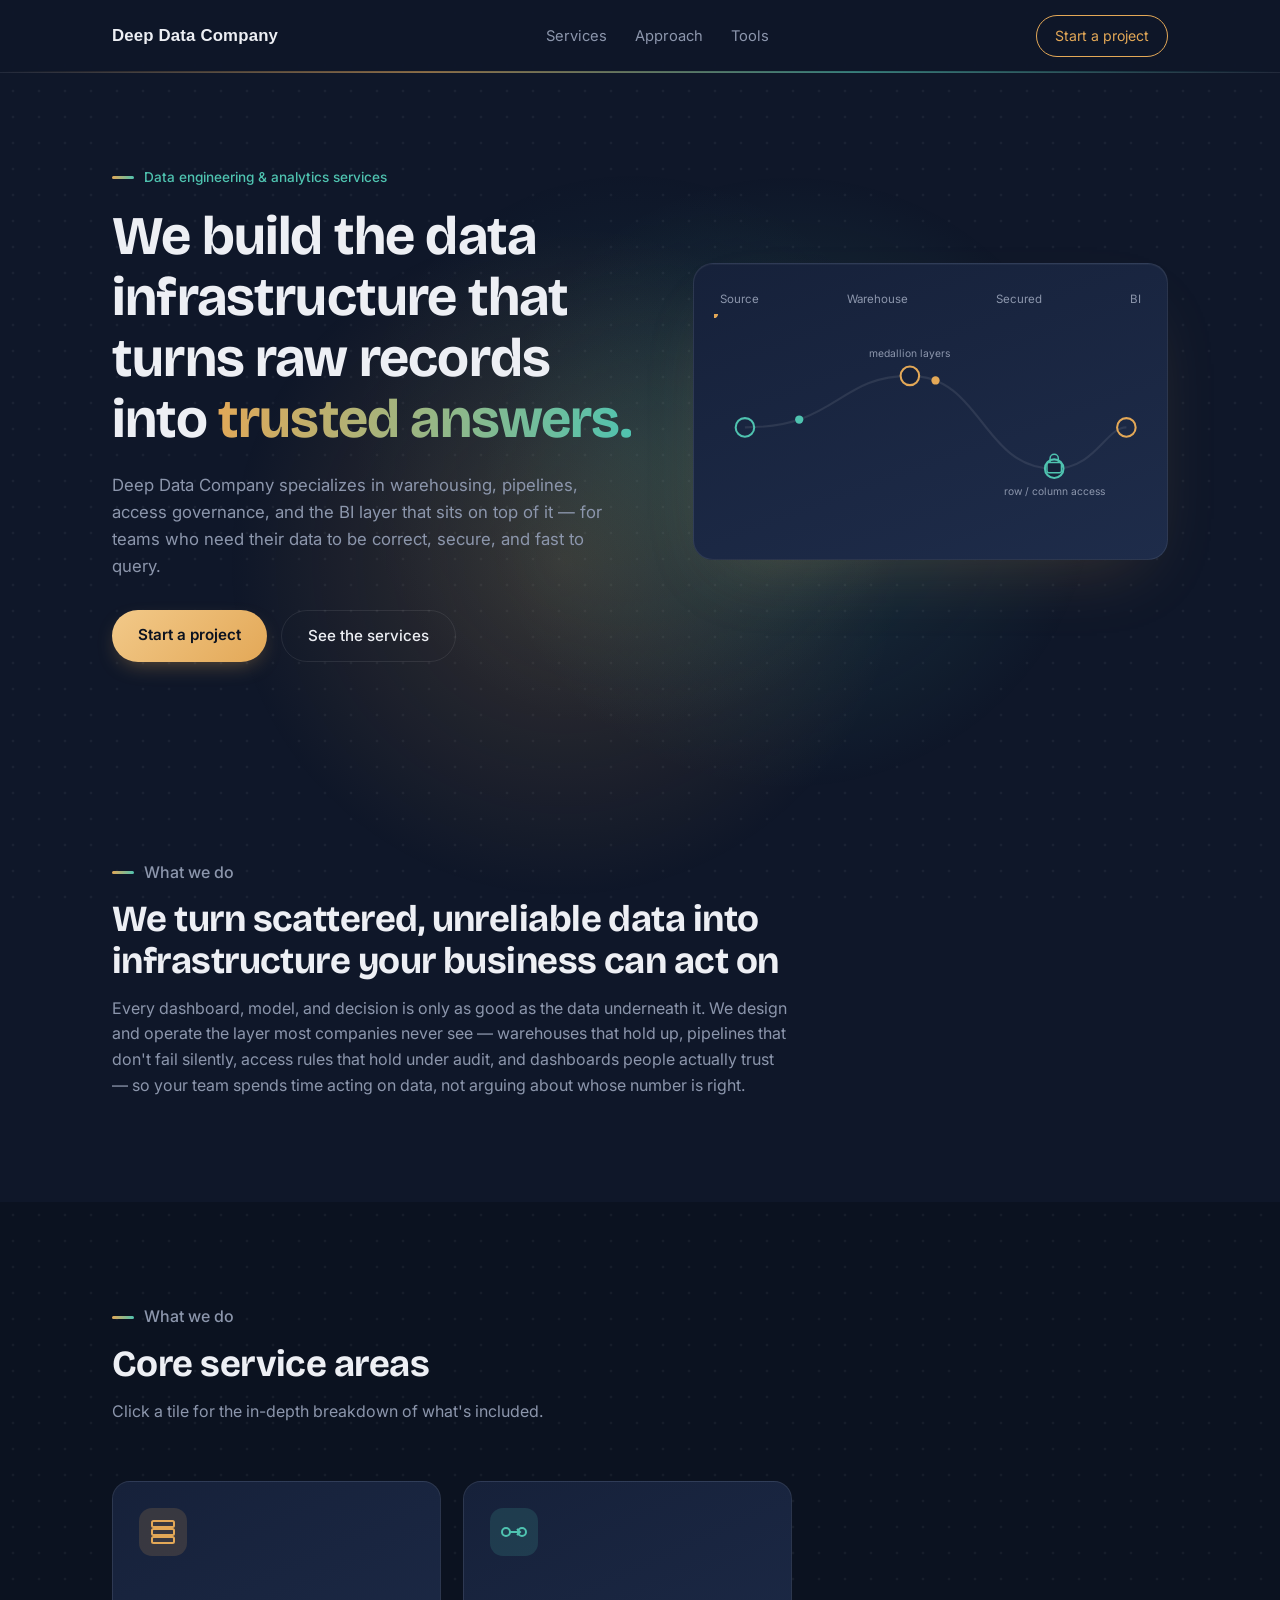
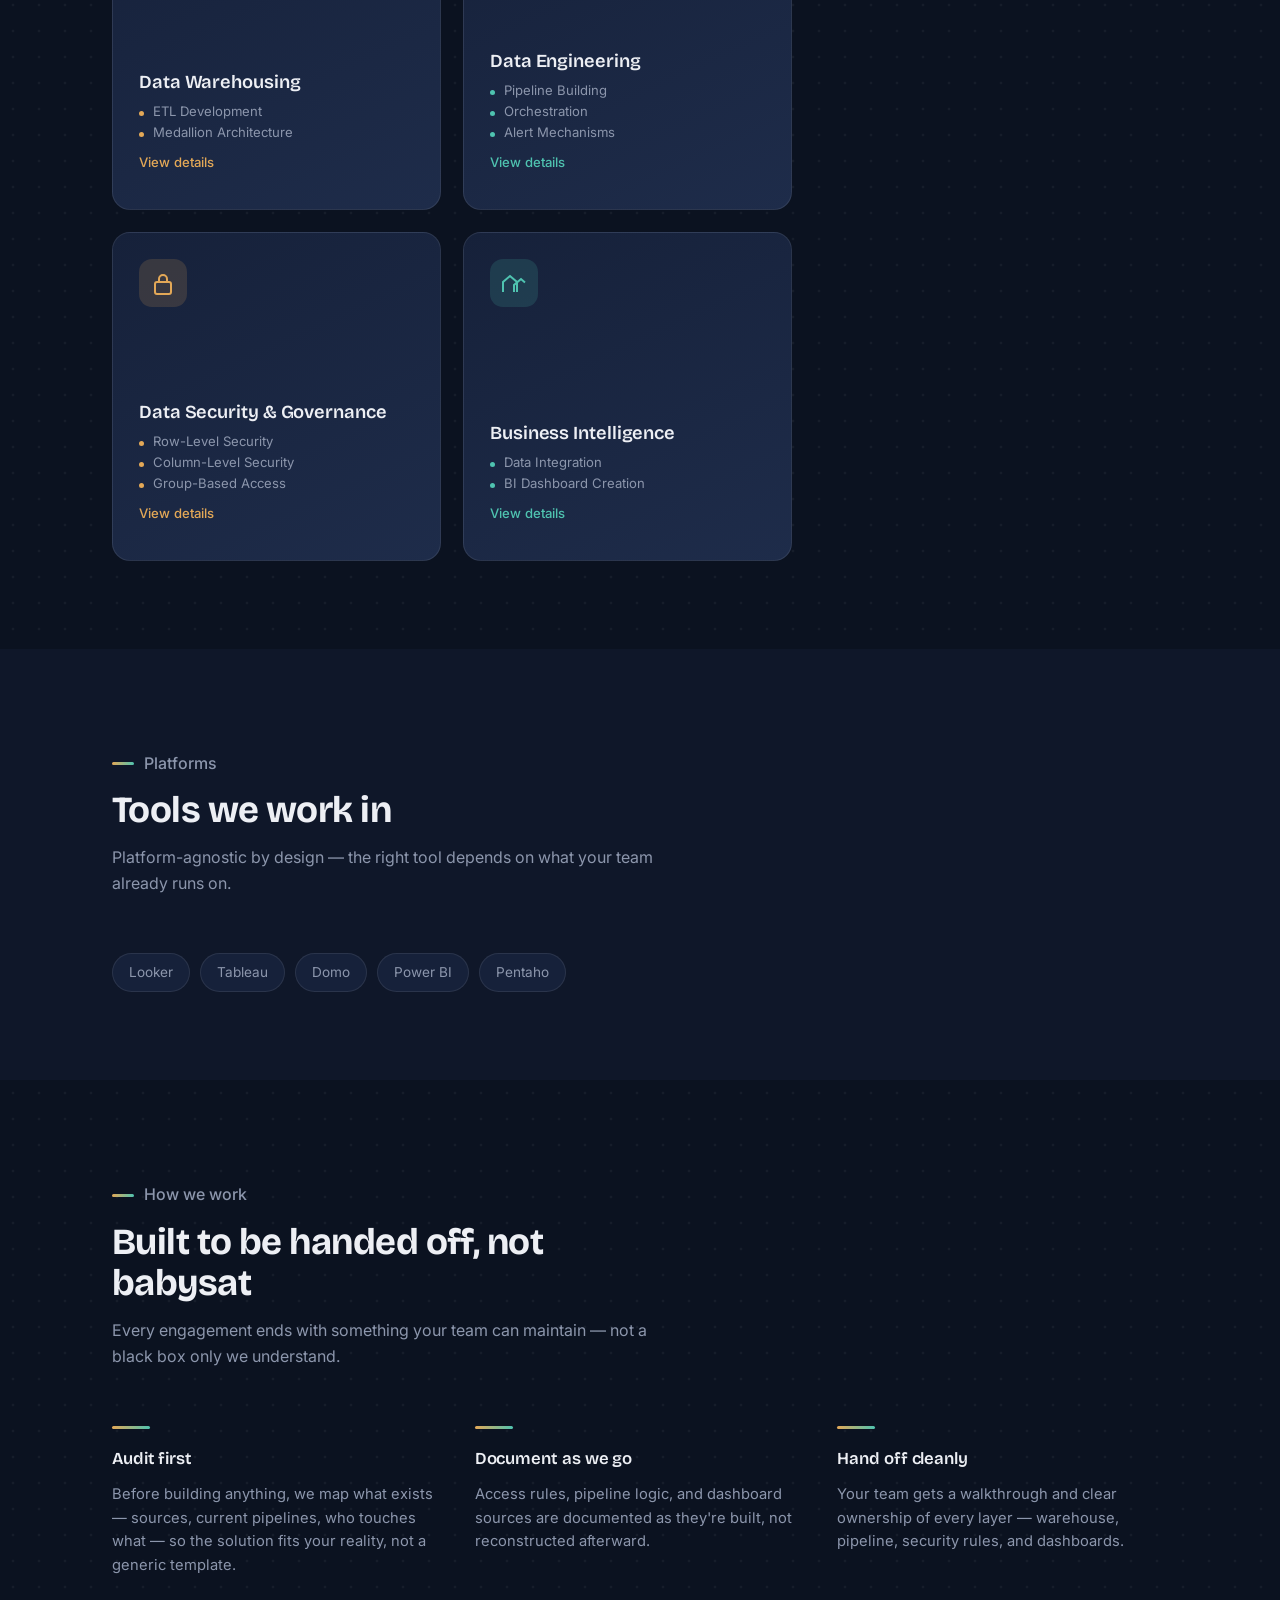
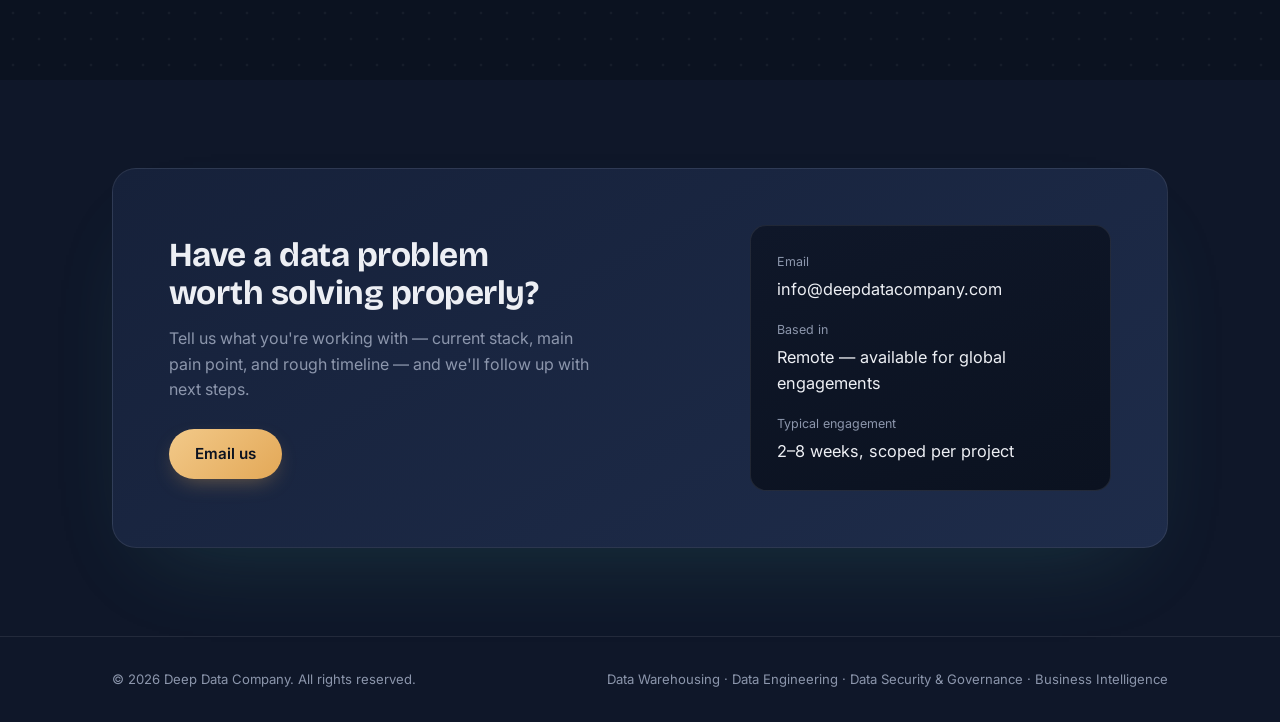
==== index.html @ cc4af597 "Added website HTML Files" ====
<!DOCTYPE html>
<html lang="en">
<head>
<meta charset="UTF-8">
<meta name="viewport" content="width=device-width, initial-scale=1.0">
<title>Deep Data Company — Data Warehousing, Pipelines &amp; BI Services</title>
<link rel="preconnect" href="https://fonts.googleapis.com">
<link href="https://fonts.googleapis.com/css2?family=Bricolage+Grotesque:opsz,wght@12..96,400..800&family=Inter:wght@400;500;600&display=swap" rel="stylesheet">
<style>
  :root{
    --navy-0:#0B1220;
    --navy-1:#0F1729;
    --navy-2:#16213A;
    --navy-3:#1E2C4A;
    --gold:#E3A857;
    --gold-soft:rgba(227,168,87,0.14);
    --teal:#4FC3B0;
    --teal-soft:rgba(79,195,176,0.14);
    --text:#EDEFF4;
    --muted:#8C96AC;
    --line:rgba(237,239,244,0.09);
    --maxw:1120px;
  }

  *{box-sizing:border-box;}
  html{scroll-behavior:smooth;}
  body{
    margin:0;
    background-color:var(--navy-1);
    background-image:radial-gradient(circle, rgba(237,239,244,0.05) 1px, transparent 1.7px);
    background-size:26px 26px;
    background-repeat:repeat;
    background-attachment:fixed;
    color:var(--text);
    font-family:'Inter',system-ui,sans-serif;
    line-height:1.6;
    -webkit-font-smoothing:antialiased;
    position:relative;
  }

  .bg-aurora{
    position:fixed;
    inset:0;
    z-index:-1;
    pointer-events:none;
    background-repeat:no-repeat;
    background-image:
      radial-gradient(circle 480px, rgba(227,168,87,0.18), transparent 70%),
      radial-gradient(circle 440px, rgba(79,195,176,0.16), transparent 70%),
      radial-gradient(circle 400px, rgba(79,195,176,0.09), transparent 70%);
    background-size:1100px 1100px, 1000px 1000px, 900px 900px;
    background-position:8% -6%, 104% 18%, 48% 104%;
    animation:auroraDrift 34s ease-in-out infinite alternate;
  }
  @keyframes auroraDrift{
    0%{background-position:8% -6%, 104% 18%, 48% 104%;}
    50%{background-position:15% 3%, 96% 27%, 42% 96%;}
    100%{background-position:8% -6%, 104% 18%, 48% 104%;}
  }
  h1,h2,h3,.display{
    font-family:'Bricolage Grotesque',system-ui,sans-serif;
    font-weight:700;
    line-height:1.12;
    letter-spacing:-0.015em;
    margin:0;
  }
  h3{font-weight:600; letter-spacing:-0.005em;}
  a{color:inherit;}
  .wrap{max-width:var(--maxw); margin:0 auto; padding:0 32px;}
  img,svg{display:block;max-width:100%;}
  button{font-family:inherit;}

  :focus-visible{
    outline:2px solid var(--teal);
    outline-offset:3px;
    border-radius:4px;
  }

  @media (prefers-reduced-motion: reduce){
    *{animation-duration:0.01ms !important; animation-iteration-count:1 !important; transition-duration:0.01ms !important;}
  }

  /* ---------- NAV ---------- */
  .nav{
    position:sticky; top:0; z-index:40;
    background:rgba(15,23,41,0.86);
    backdrop-filter:blur(10px);
    border-bottom:1px solid var(--line);
  }
  .nav::after{
    content:"";
    position:absolute; left:0; right:0; bottom:-1px; height:2px;
    background:linear-gradient(90deg, transparent, var(--gold), var(--teal), transparent);
    opacity:0.55;
  }
  .nav .wrap{
    position:relative;
    display:flex; align-items:center; justify-content:space-between;
    height:72px;
  }
  .brand{
    font-family:'Space Grotesk',sans-serif;
    font-weight:600;
    font-size:1.05rem;
    letter-spacing:0.01em;
  }
  .brand .dot{color:var(--gold);}
  .nav-links{display:flex; gap:28px; list-style:none; margin:0; padding:0;}
  .nav-links a{
    font-size:0.92rem; color:var(--muted); text-decoration:none;
    transition:color .18s ease;
  }
  .nav-links a:hover{color:var(--text);}
  .nav-cta{
    font-size:0.88rem;
    padding:9px 18px;
    border:1px solid var(--gold);
    border-radius:100px;
    color:var(--gold);
    text-decoration:none;
    transition:background .18s ease, color .18s ease;
  }
  .nav-cta:hover{background:var(--gold); color:var(--navy-0);}

  /* ---------- HERO ---------- */
  .hero{
    padding:88px 0 96px;
    overflow:hidden;
  }
  .hero .wrap{
    display:grid;
    grid-template-columns:1.05fr 0.95fr;
    gap:56px;
    align-items:center;
  }
  .eyebrow{
    font-size:0.85rem;
    color:var(--teal);
    margin:0 0 18px;
    font-weight:500;
    display:inline-flex;
    align-items:center;
    gap:10px;
  }
  .eyebrow::before{
    content:"";
    width:22px; height:3px; border-radius:2px;
    background:linear-gradient(90deg, var(--gold), var(--teal));
    display:inline-block;
  }
  .hero h1{
    font-size:clamp(2.3rem, 4.4vw, 3.4rem);
    max-width:16ch;
  }
  .hero h1 .accent{
    background:linear-gradient(100deg, var(--gold), var(--teal));
    -webkit-background-clip:text;
    background-clip:text;
    color:transparent;
  }
  .hero p.lead{
    color:var(--muted);
    font-size:1.05rem;
    max-width:46ch;
    margin:22px 0 30px;
  }
  .hero-actions{display:flex; gap:14px; flex-wrap:wrap;}
  .btn-primary{
    background:linear-gradient(135deg, #F2C989, var(--gold));
    color:var(--navy-0);
    border:none;
    padding:13px 26px;
    border-radius:100px;
    font-weight:600;
    font-size:0.95rem;
    cursor:pointer;
    text-decoration:none;
    display:inline-block;
    box-shadow:0 8px 22px -8px rgba(227,168,87,0.45);
    transition:transform .18s ease, box-shadow .18s ease;
  }
  .btn-primary:hover{transform:translateY(-2px); box-shadow:0 14px 30px -8px rgba(227,168,87,0.6);}
  .btn-ghost{
    background:transparent;
    color:var(--text);
    border:1px solid var(--line);
    padding:13px 26px;
    border-radius:100px;
    font-weight:500;
    font-size:0.95rem;
    cursor:pointer;
    text-decoration:none;
    display:inline-block;
    transition:border-color .18s ease;
  }
  .btn-ghost:hover{border-color:var(--muted);}

  /* pipeline animation */
  .pipeline-frame{
    background:linear-gradient(160deg, var(--navy-2), var(--navy-3));
    border:1px solid var(--line);
    border-radius:20px;
    padding:26px 20px 18px;
    box-shadow:0 30px 70px -30px rgba(227,168,87,0.22), inset 0 1px 0 rgba(255,255,255,0.04);
  }
  .pipeline-frame .cap{
    display:flex; justify-content:space-between;
    font-size:0.72rem; color:var(--muted);
    margin-bottom:6px;
    padding:0 6px;
  }
  .pipe-particle{animation:flow 3.6s linear infinite;}
  .pipe-particle.p2{animation-delay:1.2s;}
  .pipe-particle.p3{animation-delay:2.4s;}
  @keyframes flow{
    0%{offset-distance:0%; opacity:0;}
    6%{opacity:1;}
    92%{opacity:1;}
    100%{offset-distance:100%; opacity:0;}
  }
  .node-pulse{animation:pulse 2.8s ease-in-out infinite; transform-origin:center;}
  @keyframes pulse{0%,100%{opacity:0.55;} 50%{opacity:1;}}

  /* ---------- SECTION HEADS ---------- */
  .section{padding:88px 0;}
  .section-head{max-width:560px; margin-bottom:56px;}
  .section-head .eyebrow{margin-bottom:14px;}
  .section-head h2{font-size:clamp(1.7rem, 3vw, 2.3rem);}
  .section-head p{color:var(--muted); margin-top:14px; font-size:1rem;}
  .section.alt{
    background-color:var(--navy-0);
    background-image:radial-gradient(circle, rgba(237,239,244,0.05) 1px, transparent 1.7px);
    background-size:26px 26px;
    background-repeat:repeat;
  }

  /* ---------- SERVICE TAB GRID ---------- */
  .service-grid{
    display:grid;
    grid-template-columns:repeat(2, minmax(220px, 1fr));
    gap:22px;
    max-width:680px;
  }
  .service-tile{
    aspect-ratio:1/1;
    display:flex;
    flex-direction:column;
    justify-content:space-between;
    text-align:left;
    background:linear-gradient(155deg, var(--navy-2), var(--navy-3));
    border:1px solid var(--line);
    border-radius:18px;
    padding:26px;
    cursor:pointer;
    color:var(--text);
    transition:border-color .2s ease, background .2s ease, transform .2s ease, box-shadow .2s ease;
  }
  .service-tile:hover, .service-tile:focus-visible{
    border-color:var(--stage-color);
    transform:translateY(-4px);
    box-shadow:0 20px 45px -20px color-mix(in srgb, var(--stage-color) 55%, transparent);
  }
  .service-tile .icon-badge{
    width:48px; height:48px;
    border-radius:13px;
    display:flex; align-items:center; justify-content:center;
    background:color-mix(in srgb, var(--stage-color) 16%, transparent);
    margin-bottom:auto;
  }
  .service-tile .icon{color:var(--stage-color);}
  .service-tile h3{font-size:1.15rem; margin-bottom:8px;}
  .service-tile .teaser{font-size:0.88rem; color:var(--muted); flex-grow:1;}
  .service-tile .open-cue{font-size:0.82rem; color:var(--stage-color); font-weight:500; margin-top:14px;}
  .tile-list{list-style:none; margin:10px 0 0; padding:0; display:flex; flex-direction:column; gap:5px;}
  .tile-list li{font-size:0.82rem; color:var(--muted); padding-left:14px; position:relative;}
  .tile-list li::before{
    content:""; position:absolute; left:0; top:8px;
    width:5px; height:5px; border-radius:50%;
    background:var(--stage-color);
  }

  @media (max-width:560px){
    .service-grid{grid-template-columns:1fr; max-width:340px;}
    .service-tile{aspect-ratio:auto; padding:22px;}
  }

  /* ---------- DETAIL VIEW ---------- */
  .service-detail{display:none;}
  .service-detail.is-active{display:block;}
  .detail-hero{
    position:relative;
    padding:56px 0 40px;
    border-bottom:1px solid var(--line);
    background:radial-gradient(ellipse 600px 300px at 15% 0%, color-mix(in srgb, var(--stage-color) 14%, transparent), transparent 70%);
  }
  .back-link{
    background:none; border:none; color:var(--muted);
    font-size:0.88rem; cursor:pointer; padding:0; margin-bottom:28px;
    display:inline-flex; align-items:center; gap:6px;
    font-family:inherit;
  }
  .back-link:hover{color:var(--text);}
  .detail-hero .stage-label{
    font-size:0.85rem; margin-bottom:14px; font-weight:600;
    letter-spacing:0.01em;
    display:inline-flex; align-items:center; gap:8px;
  }
  .detail-hero .stage-label::before{
    content:"";
    width:7px; height:7px; border-radius:50%;
    background:currentColor;
    display:inline-block;
  }
  .detail-hero h2{font-size:clamp(1.8rem,3.4vw,2.5rem); max-width:20ch;}
  .detail-hero p{color:var(--muted); max-width:56ch; margin-top:16px; font-size:1.02rem;}

  .service-block{
    padding:44px 0;
    border-bottom:1px solid var(--line);
    display:grid;
    grid-template-columns:0.9fr 1.1fr;
    gap:40px;
  }
  .service-block:last-of-type{border-bottom:none;}
  .service-block h3{font-size:1.3rem; margin-bottom:12px; letter-spacing:-0.01em;}
  .service-block .copy p{color:var(--muted); font-size:0.98rem; max-width:52ch;}
  .service-block ul{
    list-style:none; margin:0; padding:0;
    display:flex; flex-direction:column; gap:12px;
  }
  .service-block li{
    font-size:0.9rem;
    padding-left:18px;
    position:relative;
    color:var(--text);
  }
  .service-block li::before{
    content:"";
    position:absolute; left:0; top:8px;
    width:6px; height:6px; border-radius:50%;
    background:var(--stage-color);
  }
  @media (max-width:760px){
    .service-block{grid-template-columns:1fr; gap:18px;}
  }
  .detail-cta{padding:48px 0 80px;}
  .detail-cta .btn-primary + .btn-ghost{margin-left:14px;}

  /* tool chips */
  .tool-strip{display:flex; flex-wrap:wrap; gap:10px; margin-top:18px;}
  .chip{
    font-size:0.85rem; padding:8px 16px; border-radius:100px;
    border:1px solid var(--line); color:var(--muted);
    background:var(--navy-2);
    transition:border-color .18s ease, color .18s ease, transform .18s ease;
  }
  .chip:hover{border-color:var(--teal); color:var(--text); transform:translateY(-2px);}

  /* ---------- APPROACH ---------- */
  .approach-grid{display:grid; grid-template-columns:repeat(3, 1fr); gap:32px;}
  .approach-item{position:relative; padding-top:24px;}
  .approach-item::before{
    content:"";
    position:absolute; top:0; left:0;
    width:38px; height:3px; border-radius:2px;
    background:linear-gradient(90deg, var(--gold), var(--teal));
  }
  .approach-item h3{font-size:1.05rem; margin-bottom:10px;}
  .approach-item p{color:var(--muted); font-size:0.92rem;}

  /* ---------- CONTACT ---------- */
  .contact{
    background:linear-gradient(150deg, var(--navy-2), var(--navy-3));
    border:1px solid var(--line);
    border-radius:24px; padding:56px;
    display:grid; grid-template-columns:1.2fr 0.8fr; gap:40px; align-items:center;
    box-shadow:0 40px 90px -40px rgba(79,195,176,0.18);
  }
  .contact h2{font-size:clamp(1.6rem,3vw,2.1rem); max-width:18ch;}
  .contact p{color:var(--muted); margin-top:14px; max-width:42ch;}
  .contact-panel{background:linear-gradient(160deg, var(--navy-1), var(--navy-0)); border:1px solid var(--line); border-radius:16px; padding:26px;}
  .contact-panel .label{font-size:0.78rem; color:var(--muted); margin-bottom:4px;}
  .contact-panel .value{font-size:1.02rem; margin-bottom:18px; word-break:break-word;}
  .contact-panel .value:last-child{margin-bottom:0;}

  footer{border-top:1px solid var(--line); padding:32px 0;}
  footer .wrap{display:flex; justify-content:space-between; align-items:center; font-size:0.82rem; color:var(--muted); flex-wrap:wrap; gap:10px;}

  @media (max-width:860px){
    .hero .wrap{grid-template-columns:1fr;}
    .hero{padding:64px 0 64px;}
    .approach-grid{grid-template-columns:1fr;}
    .contact{grid-template-columns:1fr; padding:36px 24px;}
    .nav-links{display:none;}
  }
  @media (max-width:520px){
    .wrap{padding:0 20px;}
  }
</style>
</head>
<body>

<div class="bg-aurora" aria-hidden="true"></div>

<header class="nav">
  <div class="wrap">
    <div class="brand">Deep Data Company</div>
    <ul class="nav-links">
      <li><a href="#services">Services</a></li>
      <li><a href="#approach">Approach</a></li>
      <li><a href="#tools">Tools</a></li>
    </ul>
    <a class="nav-cta" href="#contact">Start a project</a>
  </div>
</header>

<div id="main-view">

<section class="hero">
  <div class="wrap">
    <div>
      <p class="eyebrow">Data engineering &amp; analytics services</p>
      <h1>We build the data infrastructure that turns raw records into <span class="accent">trusted answers.</span></h1>
      <p class="lead">Deep Data Company specializes in warehousing, pipelines, access governance, and the BI layer that sits on top of it — for teams who need their data to be correct, secure, and fast to query.</p>
      <div class="hero-actions">
        <a class="btn-primary" href="#contact">Start a project</a>
        <a class="btn-ghost" href="#services">See the services</a>
      </div>
    </div>

    <div class="pipeline-frame">
      <div class="cap"><span>Source</span><span>Warehouse</span><span>Secured</span><span>BI</span></div>
      <svg viewBox="0 0 420 220" width="100%" role="img" aria-label="Animated diagram of data flowing from source systems through a warehouse and security layer into BI dashboards">
        <defs>
          <path id="pipe-path" d="M 30 110 C 120 110, 120 60, 190 60 C 260 60, 260 150, 330 150 C 370 150, 380 110, 400 110" />
        </defs>
        <path d="M 30 110 C 120 110, 120 60, 190 60 C 260 60, 260 150, 330 150 C 370 150, 380 110, 400 110"
              fill="none" stroke="var(--line)" stroke-width="2"/>
        <g class="node-pulse"><circle cx="30" cy="110" r="9" fill="none" stroke="var(--teal)" stroke-width="2"/></g>
        <circle cx="190" cy="60" r="9" fill="var(--navy-2)" stroke="var(--gold)" stroke-width="2"/>
        <circle cx="330" cy="150" r="9" fill="var(--navy-2)" stroke="var(--teal)" stroke-width="2"/>
        <g class="node-pulse"><circle cx="400" cy="110" r="9" fill="none" stroke="var(--gold)" stroke-width="2"/></g>
        <rect x="323" y="144" width="14" height="10" rx="2" fill="none" stroke="var(--teal)" stroke-width="1.4"/>
        <path d="M 326 144 v -4 a 4 4 0 0 1 8 0 v 4" fill="none" stroke="var(--teal)" stroke-width="1.4"/>
        <circle r="4" fill="var(--gold)" class="pipe-particle p1">
          <animateMotion dur="3.6s" repeatCount="indefinite" begin="0s"><mpath href="#pipe-path"/></animateMotion>
        </circle>
        <circle r="4" fill="var(--teal)" class="pipe-particle p2">
          <animateMotion dur="3.6s" repeatCount="indefinite" begin="1.2s"><mpath href="#pipe-path"/></animateMotion>
        </circle>
        <circle r="4" fill="var(--gold)" class="pipe-particle p3">
          <animateMotion dur="3.6s" repeatCount="indefinite" begin="2.4s"><mpath href="#pipe-path"/></animateMotion>
        </circle>
        <text x="190" y="42" fill="var(--muted)" font-size="10" font-family="Inter" text-anchor="middle">medallion layers</text>
        <text x="330" y="176" fill="var(--muted)" font-size="10" font-family="Inter" text-anchor="middle">row / column access</text>
      </svg>
    </div>
  </div>
</section>

<section class="section" id="what-we-do">
  <div class="wrap">
    <div class="section-head" style="max-width:680px; margin-bottom:0;">
      <p class="eyebrow">What we do</p>
      <h2>We turn scattered, unreliable data into infrastructure your business can act on</h2>
      <p>Every dashboard, model, and decision is only as good as the data underneath it. We design and operate the layer most companies never see — warehouses that hold up, pipelines that don't fail silently, access rules that hold under audit, and dashboards people actually trust — so your team spends time acting on data, not arguing about whose number is right.</p>
    </div>
  </div>
</section>

<section class="section alt" id="services">
  <div class="wrap">
    <div class="section-head">
      <p class="eyebrow">What we do</p>
      <h2>Core service areas</h2>
      <p>Click a tile for the in-depth breakdown of what's included.</p>
    </div>

    <div class="service-grid">
      <button class="service-tile" style="--stage-color:var(--gold)" data-service="data-warehousing" aria-haspopup="true">
        <div class="icon-badge"><svg class="icon" width="30" height="30" viewBox="0 0 30 30" fill="none"><rect x="4" y="4" width="22" height="6" rx="1.5" stroke="currentColor" stroke-width="2"/><rect x="4" y="12" width="22" height="6" rx="1.5" stroke="currentColor" stroke-width="2"/><rect x="4" y="20" width="22" height="6" rx="1.5" stroke="currentColor" stroke-width="2"/></svg></div>
        <div>
          <h3>Data Warehousing</h3>
          <ul class="tile-list">
            <li>ETL Development</li>
            <li>Medallion Architecture</li>
          </ul>
        </div>
        <p class="open-cue">View details</p>
      </button>

      <button class="service-tile" style="--stage-color:var(--teal)" data-service="data-engineering" aria-haspopup="true">
        <div class="icon-badge"><svg class="icon" width="30" height="30" viewBox="0 0 30 30" fill="none"><circle cx="7" cy="15" r="4" stroke="currentColor" stroke-width="2"/><circle cx="23" cy="15" r="4" stroke="currentColor" stroke-width="2"/><path d="M11 15h8" stroke="currentColor" stroke-width="2"/><path d="M18 12l3 3-3 3" stroke="currentColor" stroke-width="2" fill="none"/></svg></div>
        <div>
          <h3>Data Engineering</h3>
          <ul class="tile-list">
            <li>Pipeline Building</li>
            <li>Orchestration</li>
            <li>Alert Mechanisms</li>
          </ul>
        </div>
        <p class="open-cue">View details</p>
      </button>

      <button class="service-tile" style="--stage-color:var(--gold)" data-service="data-security" aria-haspopup="true">
        <div class="icon-badge"><svg class="icon" width="30" height="30" viewBox="0 0 30 30" fill="none"><rect x="7" y="14" width="16" height="12" rx="2" stroke="currentColor" stroke-width="2"/><path d="M11 14v-3a4 4 0 0 1 8 0v3" stroke="currentColor" stroke-width="2" fill="none"/></svg></div>
        <div>
          <h3>Data Security &amp; Governance</h3>
          <ul class="tile-list">
            <li>Row-Level Security</li>
            <li>Column-Level Security</li>
            <li>Group-Based Access</li>
          </ul>
        </div>
        <p class="open-cue">View details</p>
      </button>

      <button class="service-tile" style="--stage-color:var(--teal)" data-service="business-intelligence" aria-haspopup="true">
        <div class="icon-badge"><svg class="icon" width="30" height="30" viewBox="0 0 30 30" fill="none"><path d="M4 24V14l7-6 7 6v10" stroke="currentColor" stroke-width="2" fill="none"/><path d="M15 24v-7l7-6 4 3.5" stroke="currentColor" stroke-width="2" fill="none"/></svg></div>
        <div>
          <h3>Business Intelligence</h3>
          <ul class="tile-list">
            <li>Data Integration</li>
            <li>BI Dashboard Creation</li>
          </ul>
        </div>
        <p class="open-cue">View details</p>
      </button>
    </div>
  </div>
</section>

<section class="section" id="tools">
  <div class="wrap">
    <div class="section-head">
      <p class="eyebrow">Platforms</p>
      <h2>Tools we work in</h2>
      <p>Platform-agnostic by design — the right tool depends on what your team already runs on.</p>
    </div>
    <div class="tool-strip">
      <span class="chip">Looker</span>
      <span class="chip">Tableau</span>
      <span class="chip">Domo</span>
      <span class="chip">Power BI</span>
      <span class="chip">Pentaho</span>
    </div>
  </div>
</section>

<section class="section alt" id="approach">
  <div class="wrap">
    <div class="section-head">
      <p class="eyebrow">How we work</p>
      <h2>Built to be handed off, not babysat</h2>
      <p>Every engagement ends with something your team can maintain — not a black box only we understand.</p>
    </div>
    <div class="approach-grid">
      <div class="approach-item">
        <h3>Audit first</h3>
        <p>Before building anything, we map what exists — sources, current pipelines, who touches what — so the solution fits your reality, not a generic template.</p>
      </div>
      <div class="approach-item">
        <h3>Document as we go</h3>
        <p>Access rules, pipeline logic, and dashboard sources are documented as they're built, not reconstructed afterward.</p>
      </div>
      <div class="approach-item">
        <h3>Hand off cleanly</h3>
        <p>Your team gets a walkthrough and clear ownership of every layer — warehouse, pipeline, security rules, and dashboards.</p>
      </div>
    </div>
  </div>
</section>

<section class="section" id="contact">
  <div class="wrap">
    <div class="contact">
      <div>
        <h2>Have a data problem worth solving properly?</h2>
        <p>Tell us what you're working with — current stack, main pain point, and rough timeline — and we'll follow up with next steps.</p>
        <div class="hero-actions" style="margin-top:26px;">
          <a class="btn-primary" href="mailto:info@deepdatacompany.com">Email us</a>
        </div>
      </div>
      <div class="contact-panel">
        <div class="label">Email</div>
        <div class="value">info@deepdatacompany.com</div>
        <div class="label">Based in</div>
        <div class="value">Remote — available for global engagements</div>
        <div class="label">Typical engagement</div>
        <div class="value">2–8 weeks, scoped per project</div>
      </div>
    </div>
  </div>
</section>

</div>

<!-- ============ DETAIL PAGES ============ -->

<div class="service-detail" id="detail-data-warehousing" style="--stage-color:var(--gold)">
  <div class="wrap detail-hero">
    <button class="back-link" data-back>&larr; Back to services</button>
    <p class="stage-label" style="color:var(--gold)">Data Warehousing</p>
    <h2 tabindex="-1">Modeling data so it stays queryable as it grows</h2>
    <p>Raw data from operational systems is rarely fit to query directly. This is the layer where it gets structured, cleaned, and organized into something reliable — the foundation everything else in the pipeline depends on.</p>
  </div>
  <div class="wrap">
    <div class="service-block" style="--stage-color:var(--gold)">
      <div class="copy">
        <h3>Data Warehouse ETL Development</h3>
        <p>We design extract, transform, and load workflows that pull from your source systems — databases, APIs, flat files — and land clean, structured data in the warehouse. Built for incremental loads, schema drift, and repeatable runs, not one-off scripts.</p>
      </div>
      <ul>
        <li>Incremental and full-load pipelines</li>
        <li>Schema change handling</li>
        <li>Data quality validation at each load</li>
        <li>Connectors for databases, APIs, and flat files</li>
      </ul>
    </div>
    <div class="service-block" style="--stage-color:var(--gold)">
      <div class="copy">
        <h3>Medallion Architecture</h3>
        <p>Data is organized into bronze, silver, and gold layers — raw, cleaned, and business-ready — so every transformation is traceable and reprocessing never means starting over from the source.</p>
      </div>
      <ul>
        <li>Bronze layer: raw, immutable ingestion</li>
        <li>Silver layer: cleaned and conformed data</li>
        <li>Gold layer: aggregated, business-ready tables</li>
        <li>Clear lineage between every layer</li>
      </ul>
    </div>
  </div>
  <div class="wrap detail-cta">
    <a class="btn-primary" href="mailto:info@deepdatacompany.com">Discuss this service</a>
    <a class="btn-ghost" data-back href="#">Back to all services</a>
  </div>
</div>

<div class="service-detail" id="detail-data-engineering" style="--stage-color:var(--teal)">
  <div class="wrap detail-hero">
    <button class="back-link" data-back>&larr; Back to services</button>
    <p class="stage-label" style="color:var(--teal)">Data Engineering</p>
    <h2 tabindex="-1">Moving data on schedule, with someone watching</h2>
    <p>A warehouse is only useful if data actually arrives in it, on time, in the right order. This is the layer that moves it there and tells you the moment something breaks.</p>
  </div>
  <div class="wrap">
    <div class="service-block" style="--stage-color:var(--teal)">
      <div class="copy">
        <h3>Data Pipeline Building</h3>
        <p>End-to-end pipelines connecting your source systems to the warehouse, whether that's a nightly batch job or a near-real-time stream. Every pipeline is idempotent, so a re-run never duplicates or corrupts data.</p>
      </div>
      <ul>
        <li>Batch and streaming pipelines</li>
        <li>Idempotent, safely re-runnable jobs</li>
        <li>Built-in error handling and retries</li>
        <li>Documented source-to-target mappings</li>
      </ul>
    </div>
    <div class="service-block" style="--stage-color:var(--teal)">
      <div class="copy">
        <h3>Data Orchestration</h3>
        <p>Jobs rarely run in isolation — one depends on another finishing first. We set up scheduling that respects those dependencies, so downstream tables never build on incomplete upstream data.</p>
      </div>
      <ul>
        <li>DAG-based scheduling</li>
        <li>Cross-system dependency management</li>
        <li>Backfill and re-run support</li>
        <li>SLA monitoring on critical jobs</li>
      </ul>
    </div>
    <div class="service-block" style="--stage-color:var(--teal)">
      <div class="copy">
        <h3>Data Alert Mechanisms</h3>
        <p>When a pipeline fails or the data itself looks wrong — a row count drops to zero, a value falls outside its normal range — you hear about it before your stakeholders do, not after.</p>
      </div>
      <ul>
        <li>Pipeline failure alerts</li>
        <li>Data anomaly detection</li>
        <li>Threshold-based notifications</li>
        <li>Delivered to Slack, email, or on-call tools</li>
      </ul>
    </div>
  </div>
  <div class="wrap detail-cta">
    <a class="btn-primary" href="mailto:info@deepdatacompany.com">Discuss this service</a>
    <a class="btn-ghost" data-back href="#">Back to all services</a>
  </div>
</div>

<div class="service-detail" id="detail-data-security" style="--stage-color:var(--gold)">
  <div class="wrap detail-hero">
    <button class="back-link" data-back>&larr; Back to services</button>
    <p class="stage-label" style="color:var(--gold)">Data Security &amp; Governance</p>
    <h2 tabindex="-1">The right people see the right data — nothing more</h2>
    <p>Before data reaches a dashboard, access rules decide who can see what. This layer keeps sensitive fields and restricted rows enforced consistently, everywhere the data is queried.</p>
  </div>
  <div class="wrap">
    <div class="service-block" style="--stage-color:var(--gold)">
      <div class="copy">
        <h3>Row-Level Security</h3>
        <p>Users see only the records relevant to them — a regional manager sees their region, a rep sees their own accounts — enforced at the query level, not by filtering in the dashboard.</p>
      </div>
      <ul>
        <li>Region and role-based row filtering</li>
        <li>Dynamic policies tied to user attributes</li>
        <li>Consistent enforcement across every BI tool</li>
      </ul>
    </div>
    <div class="service-block" style="--stage-color:var(--gold)">
      <div class="copy">
        <h3>Column-Level Security</h3>
        <p>Sensitive fields — salaries, personal identifiers, contract terms — stay masked or hidden from anyone without explicit clearance, while the rest of the table remains fully usable.</p>
      </div>
      <ul>
        <li>Masking of PII and other sensitive fields</li>
        <li>Field-level permission sets</li>
        <li>Audit-ready access logs</li>
      </ul>
    </div>
    <div class="service-block" style="--stage-color:var(--gold)">
      <div class="copy">
        <h3>Group-Based Access Control</h3>
        <p>Permissions are managed by team or group rather than one rule per person, so onboarding a new hire — or revoking access when someone leaves — takes one change, not a dozen.</p>
      </div>
      <ul>
        <li>Role and group hierarchies</li>
        <li>Centralized permission management</li>
        <li>Faster onboarding and offboarding</li>
      </ul>
    </div>
  </div>
  <div class="wrap detail-cta">
    <a class="btn-primary" href="mailto:info@deepdatacompany.com">Discuss this service</a>
    <a class="btn-ghost" data-back href="#">Back to all services</a>
  </div>
</div>

<div class="service-detail" id="detail-business-intelligence" style="--stage-color:var(--teal)">
  <div class="wrap detail-hero">
    <button class="back-link" data-back>&larr; Back to services</button>
    <p class="stage-label" style="color:var(--teal)">Business Intelligence</p>
    <h2 tabindex="-1">Where the data finally reaches people</h2>
    <p>All of the modeling, movement, and access control exists to support this: systems that talk to each other, and dashboards that people actually open every day.</p>
  </div>
  <div class="wrap">
    <div class="service-block" style="--stage-color:var(--teal)">
      <div class="copy">
        <h3>Data Integration</h3>
        <p>We connect the systems that would otherwise stay siloed — CRM, ERP, product analytics, spreadsheets someone still updates by hand — so information reconciles instead of contradicting itself across tools.</p>
      </div>
      <ul>
        <li>API and database connectors</li>
        <li>Real-time and batch synchronization</li>
        <li>Master data reconciliation across systems</li>
      </ul>
    </div>
    <div class="service-block" style="--stage-color:var(--teal)">
      <div class="copy">
        <h3>BI Dashboard Creation</h3>
        <p>Dashboards built in whichever tool fits your stack — Looker, Tableau, Domo, Power BI, or Pentaho — designed around the questions each audience actually asks, on top of queries tuned to stay fast as data grows.</p>
      </div>
      <ul>
        <li>Looker, Tableau, Domo, Power BI, Pentaho</li>
        <li>Self-serve dashboard design</li>
        <li>Performance-tuned underlying queries</li>
        <li>Stakeholder-specific views</li>
      </ul>
    </div>
  </div>
  <div class="wrap detail-cta">
    <a class="btn-primary" href="mailto:info@deepdatacompany.com">Discuss this service</a>
    <a class="btn-ghost" data-back href="#">Back to all services</a>
  </div>
</div>

<footer>
  <div class="wrap">
    <span>© 2026 Deep Data Company. All rights reserved.</span>
    <span>Data Warehousing · Data Engineering · Data Security &amp; Governance · Business Intelligence</span>
  </div>
</footer>

<script>
  const mainView = document.getElementById('main-view');
  const detailPanels = Array.from(document.querySelectorAll('.service-detail'));

  function showDetail(id){
    const panel = document.getElementById('detail-' + id);
    if(!panel) return false;
    mainView.style.display = 'none';
    detailPanels.forEach(p => p.classList.remove('is-active'));
    panel.classList.add('is-active');
    window.scrollTo(0,0);
    const heading = panel.querySelector('h2');
    if(heading) heading.focus();
    return true;
  }

  function showMain(scrollTargetId){
    detailPanels.forEach(p => p.classList.remove('is-active'));
    mainView.style.display = '';
    if(scrollTargetId){
      const el = document.getElementById(scrollTargetId);
      if(el){ el.scrollIntoView(); return; }
    }
    window.scrollTo(0,0);
  }

  function routeFromHash(){
    const hash = location.hash.replace('#','');
    if(hash && showDetail(hash)) return;
    showMain(hash || null);
  }

  document.querySelectorAll('.service-tile').forEach(tile => {
    tile.addEventListener('click', () => { location.hash = tile.dataset.service; });
  });

  document.querySelectorAll('[data-back]').forEach(btn => {
    btn.addEventListener('click', (e) => {
      e.preventDefault();
      location.hash = '';
      showMain();
    });
  });

  window.addEventListener('hashchange', routeFromHash);
  routeFromHash();
</script>

</body>
</html>
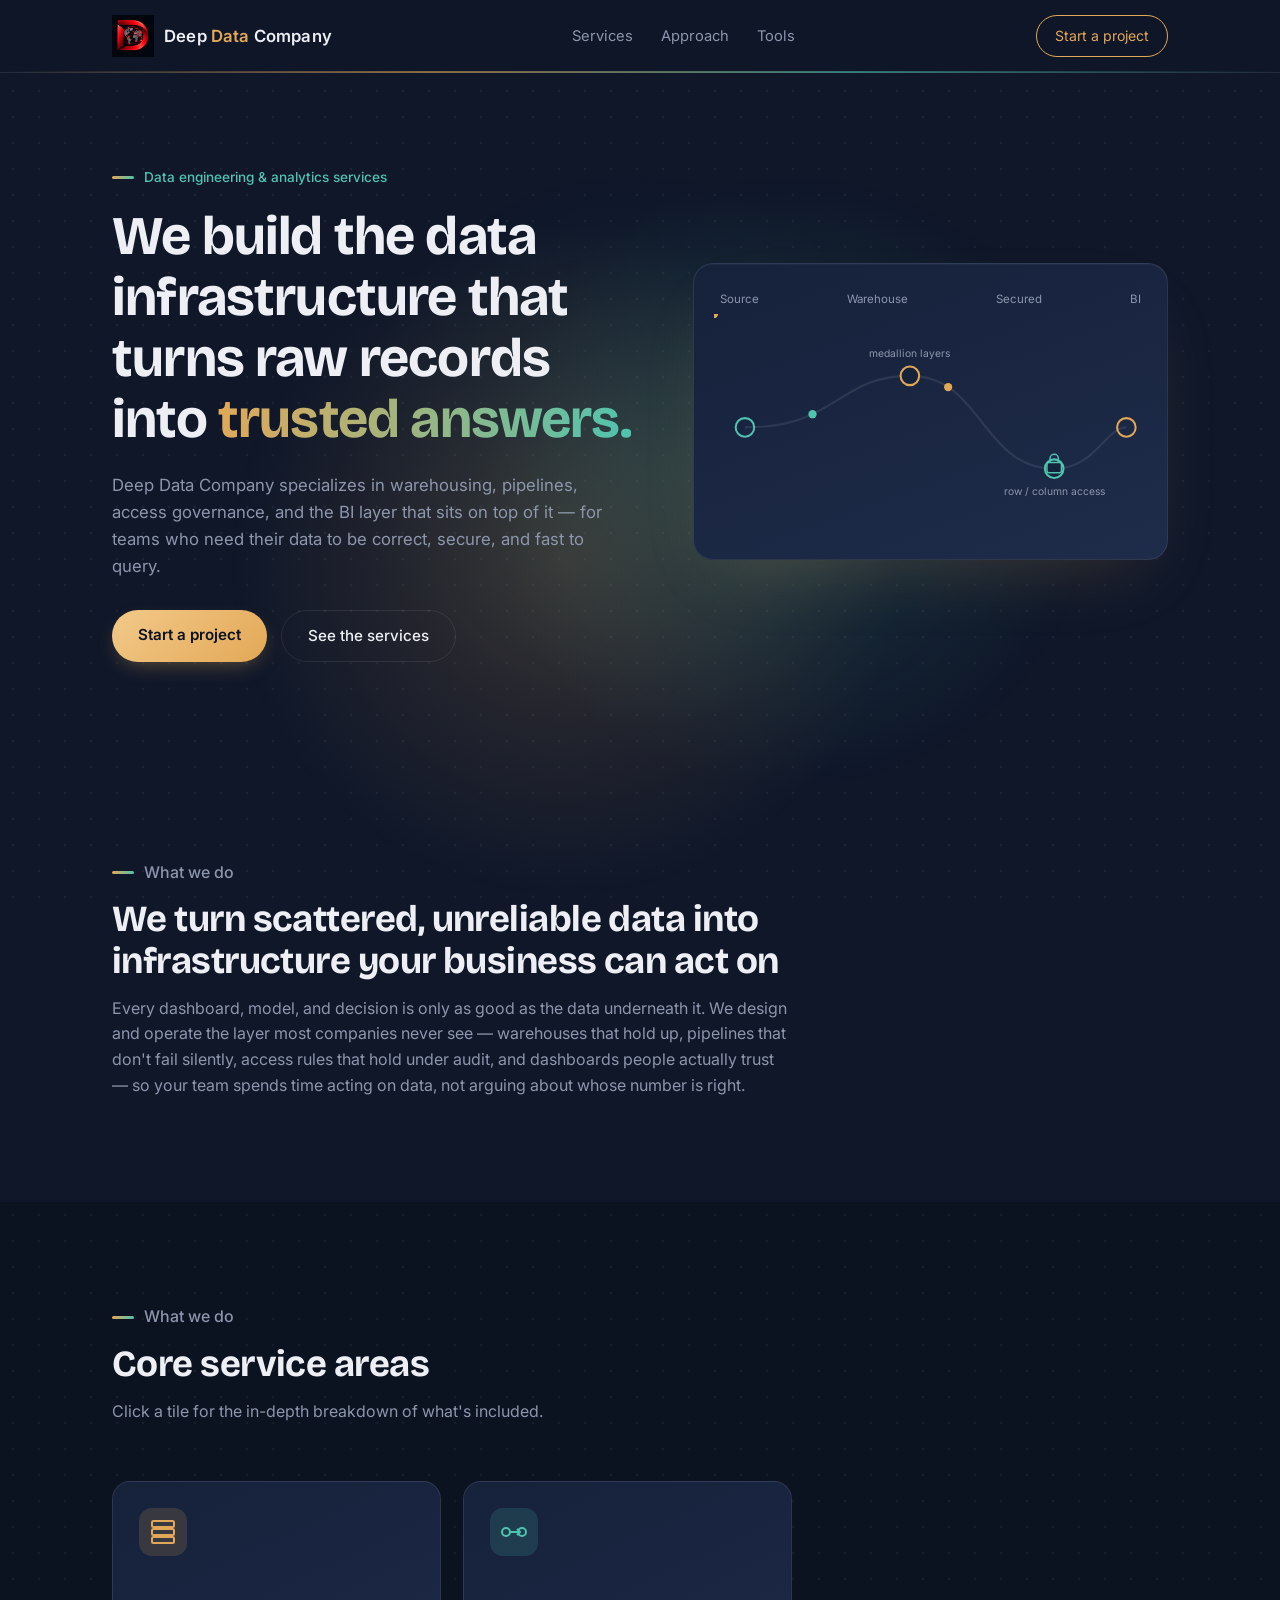
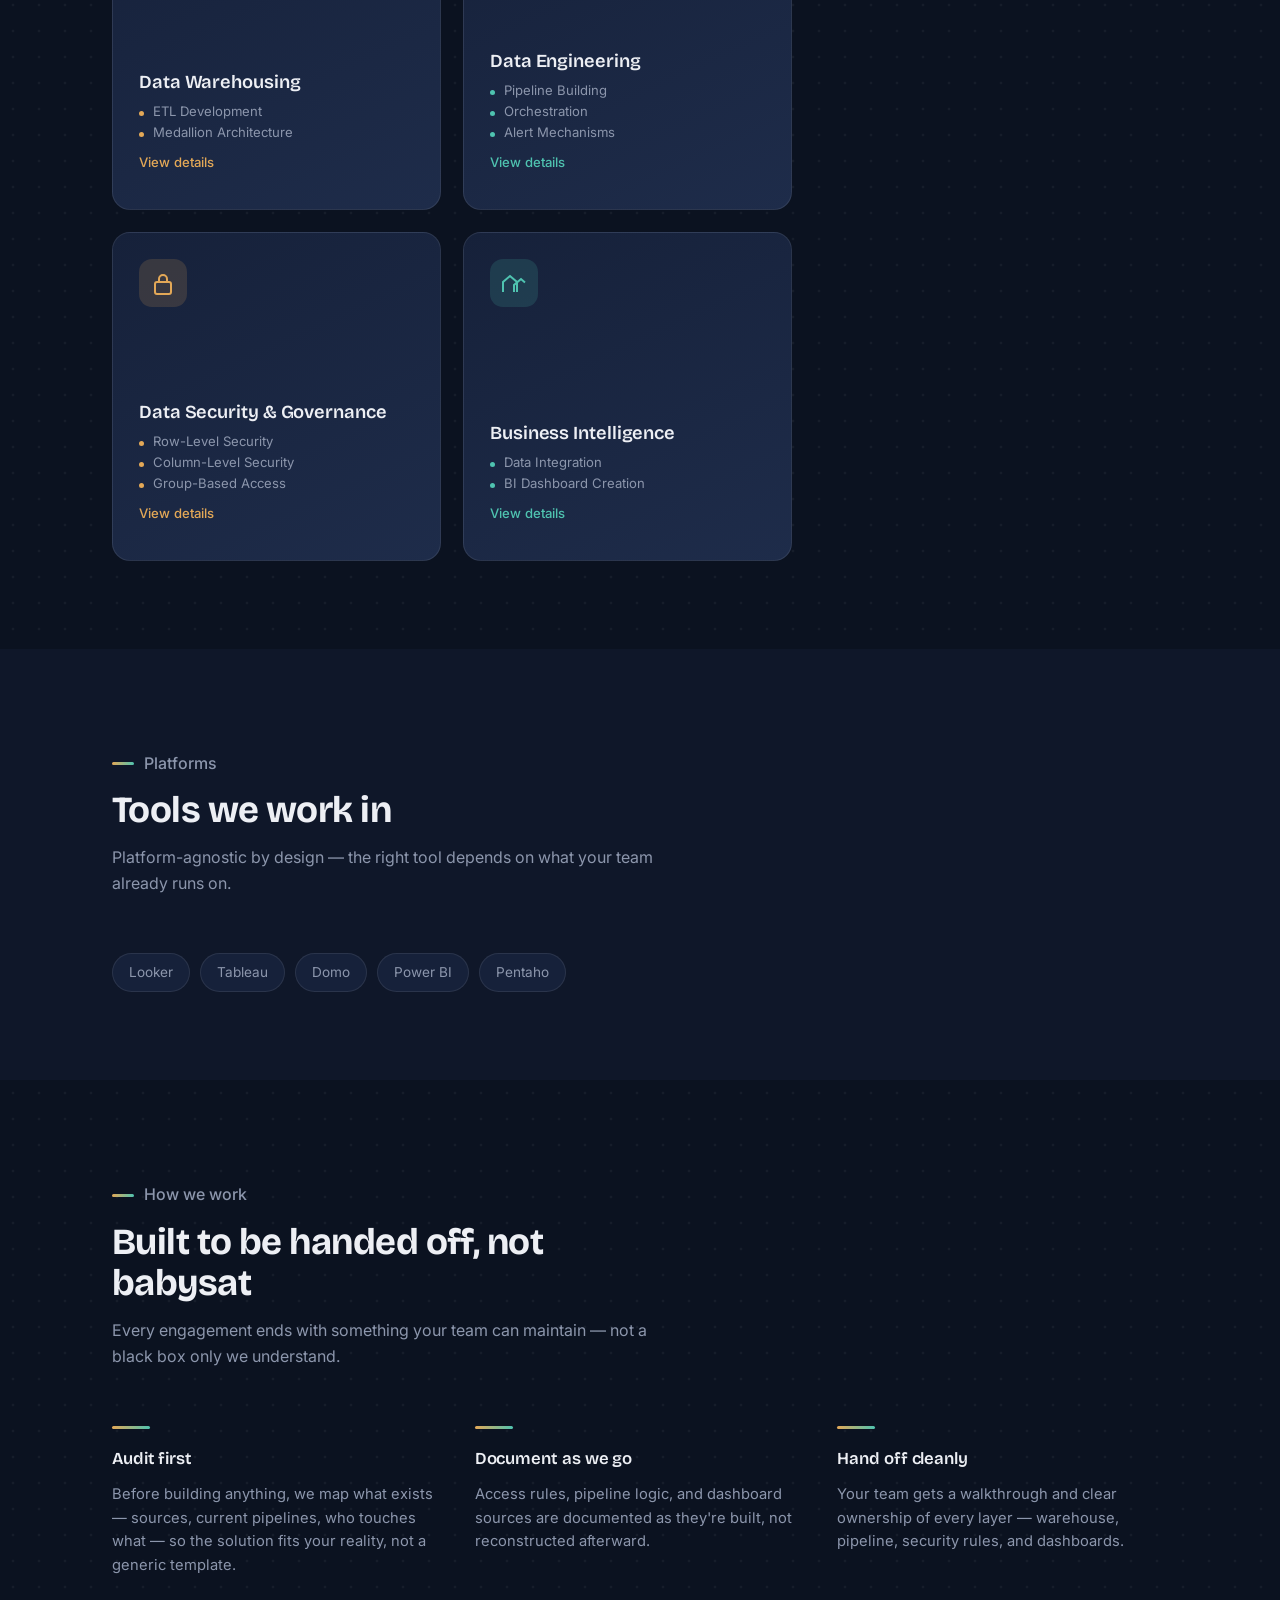
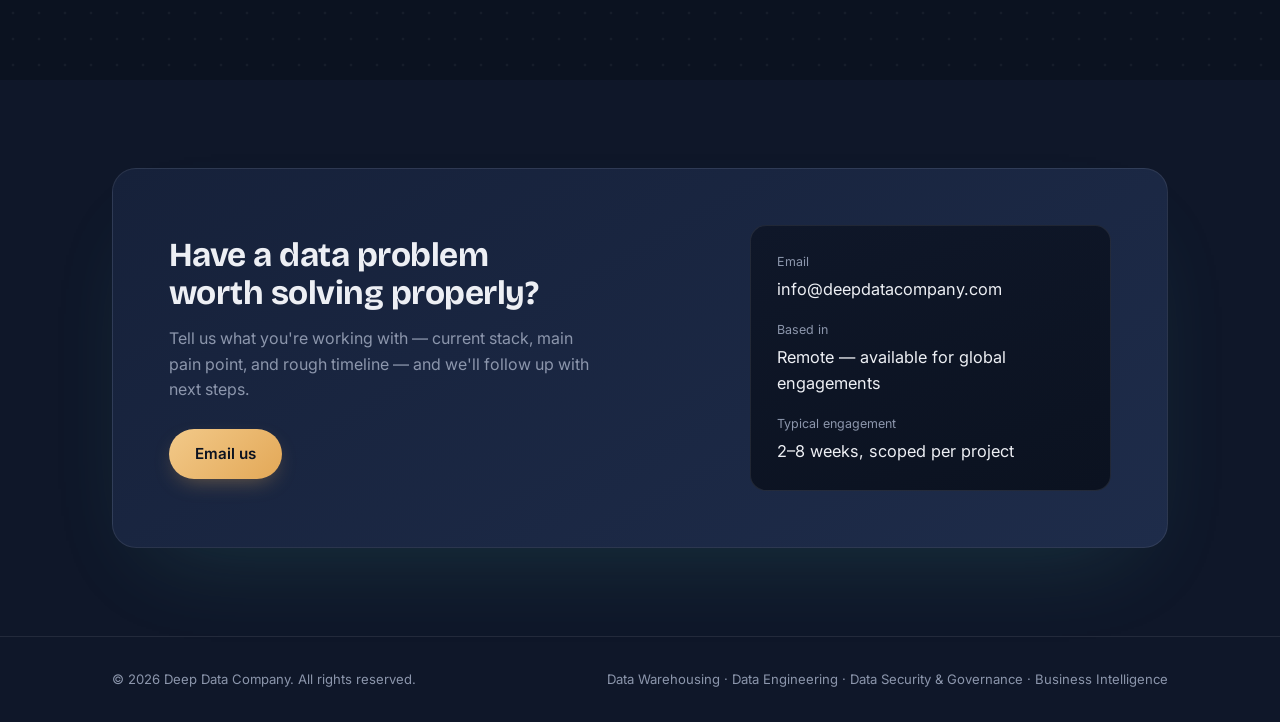
==== commit ff8cc41c: "Update index.html with logo info" ====
--- a/index.html
+++ b/index.html
@@ -122,6 +122,29 @@
   }
   .nav-cta:hover{background:var(--gold); color:var(--navy-0);}
 
+
+  /* ---------- BRAND LOGO ---------- */
+  .brand{
+    display:flex;
+    align-items:center;
+    gap:10px;
+    text-decoration:none;
+    color:var(--text);
+  }
+  .brand-logo{
+    width:42px;
+    height:42px;
+    object-fit:contain;
+    flex:0 0 42px;
+  }
+  .brand-text{
+    font-family:'Inter',system-ui,sans-serif;
+    font-weight:600;
+    font-size:1.05rem;
+    letter-spacing:0.01em;
+  }
+  .brand-text .brand-accent{color:var(--gold);}
+
   /* ---------- HERO ---------- */
   .hero{
     padding:88px 0 96px;
@@ -395,8 +418,17 @@
   }
   @media (max-width:520px){
     .wrap{padding:0 20px;}
+    .brand-logo{width:36px;height:36px;flex-basis:36px;}
+    .brand-text{font-size:.92rem;}
   }
 </style>
+
+  <meta name="description" content="Deep Data Company provides data engineering, data warehousing, security & governance, and business intelligence services.">
+  <meta name="theme-color" content="#0F1729">
+  <link rel="icon" type="image/png" sizes="48x48" href="/favicon.png">
+  <link rel="icon" type="image/png" sizes="32x32" href="/favicon-32.png">
+  <link rel="apple-touch-icon" sizes="180x180" href="/apple-touch-icon.png">
+  <link rel="canonical" href="https://deepdatacompany.com/">
 </head>
 <body>
 
@@ -404,7 +436,10 @@
 
 <header class="nav">
   <div class="wrap">
-    <div class="brand">Deep Data Company</div>
+    <a class="brand" href="/" aria-label="Deep Data Company home">
+      <img class="brand-logo" src="/favicon.png" alt="" width="42" height="42">
+      <span class="brand-text">Deep <span class="brand-accent">Data</span> Company</span>
+    </a>
     <ul class="nav-links">
       <li><a href="#services">Services</a></li>
       <li><a href="#approach">Approach</a></li>
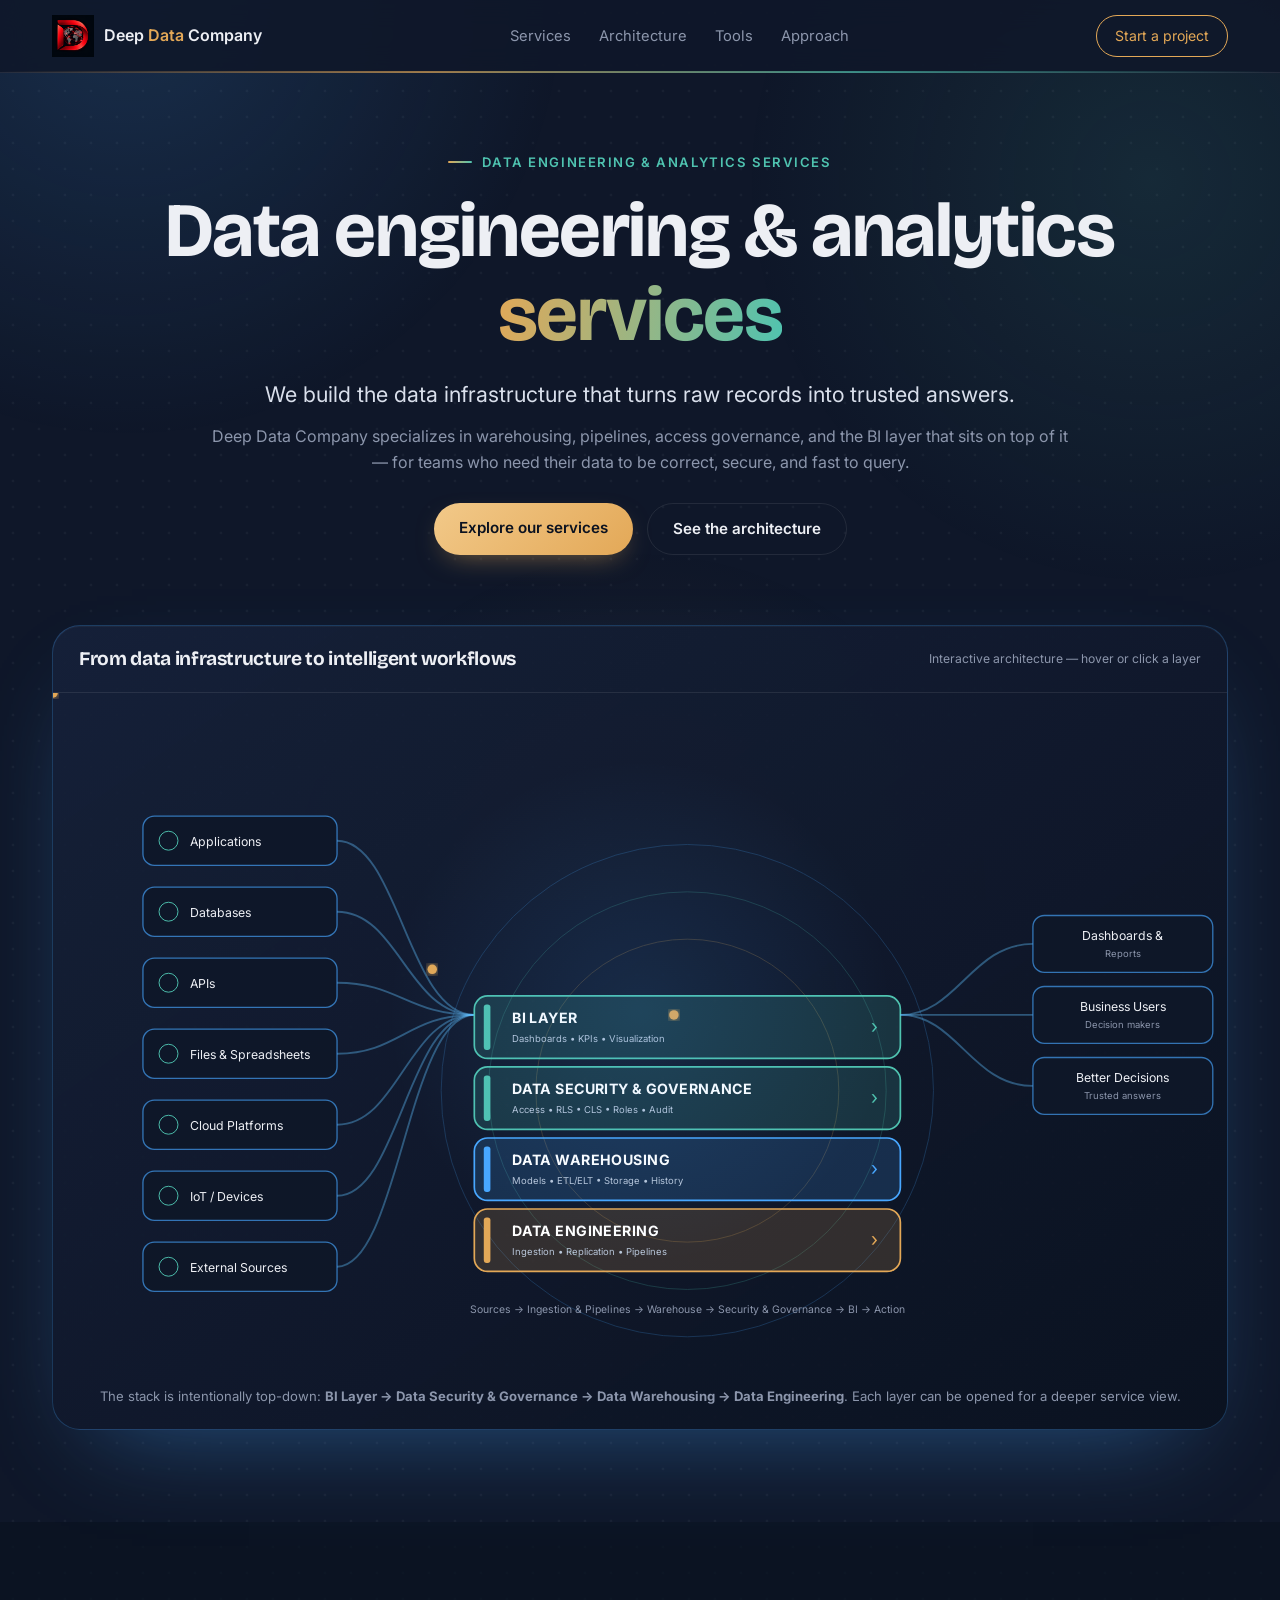
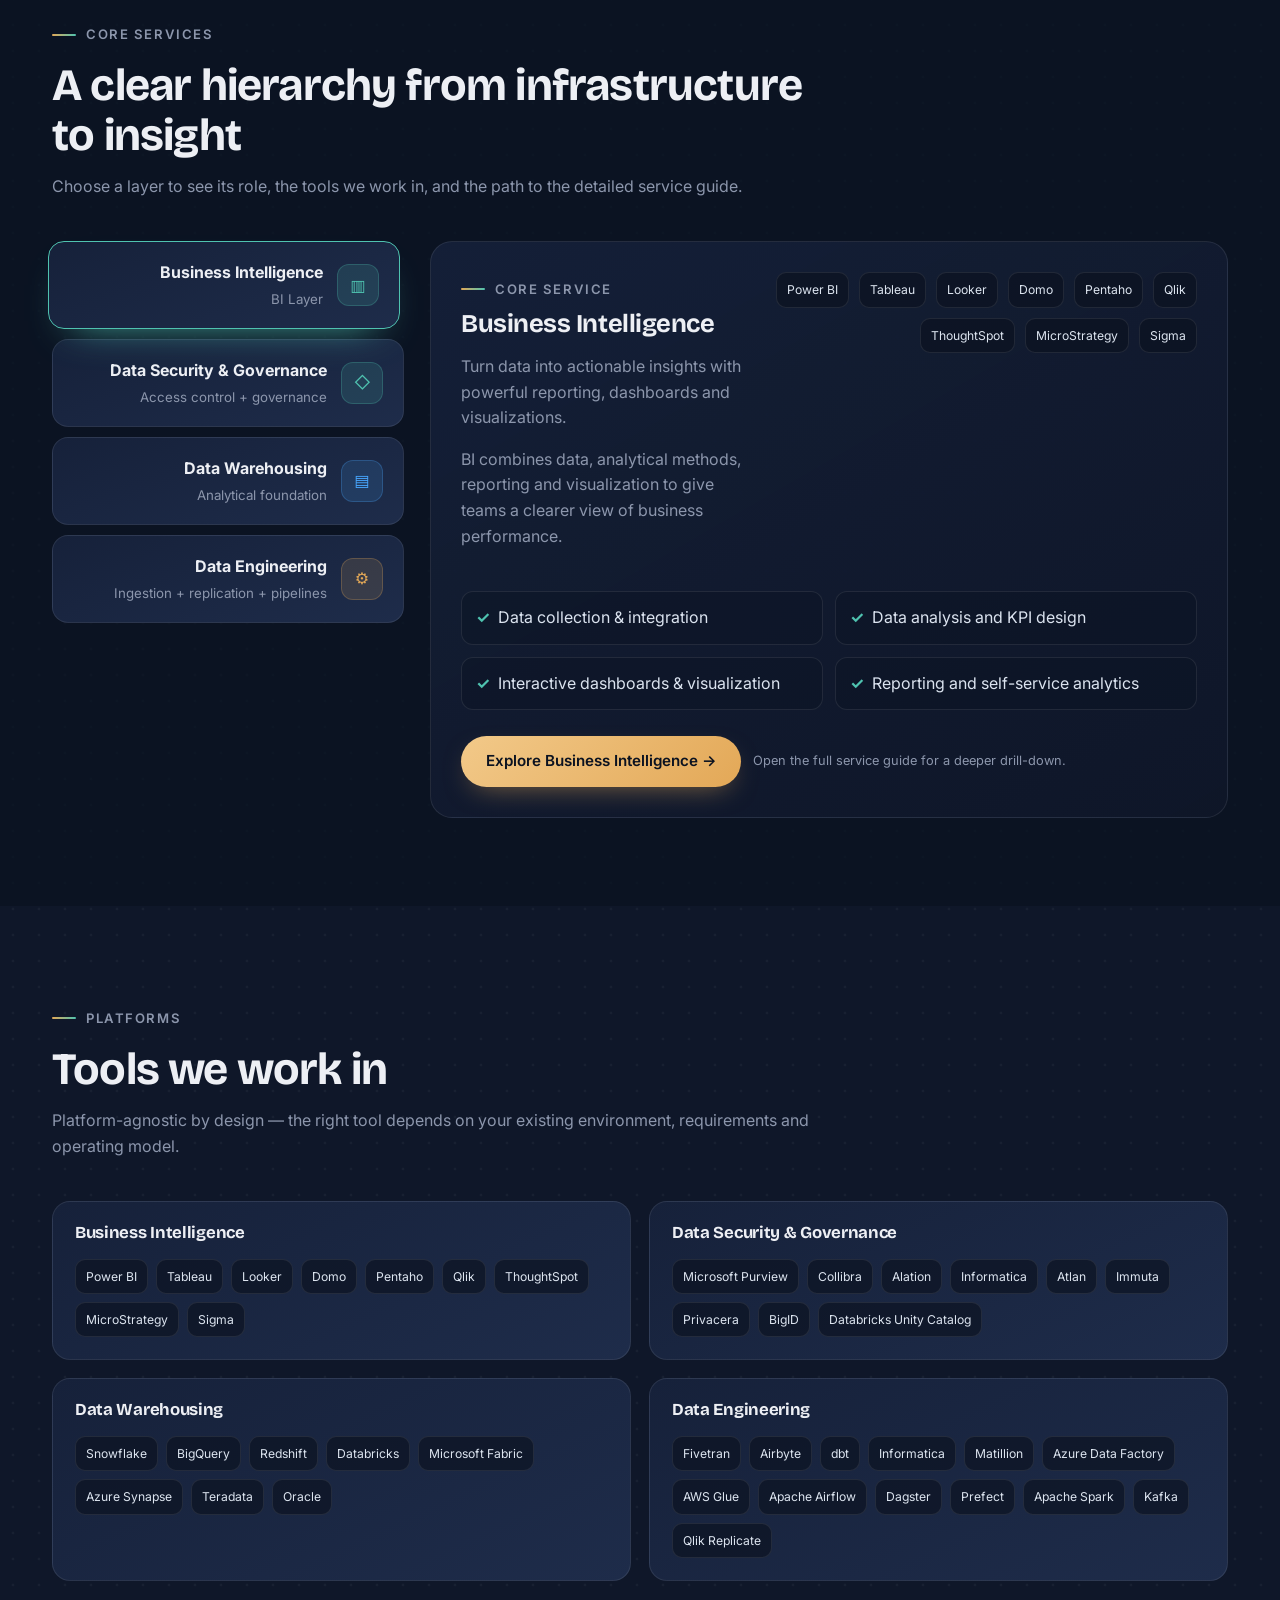
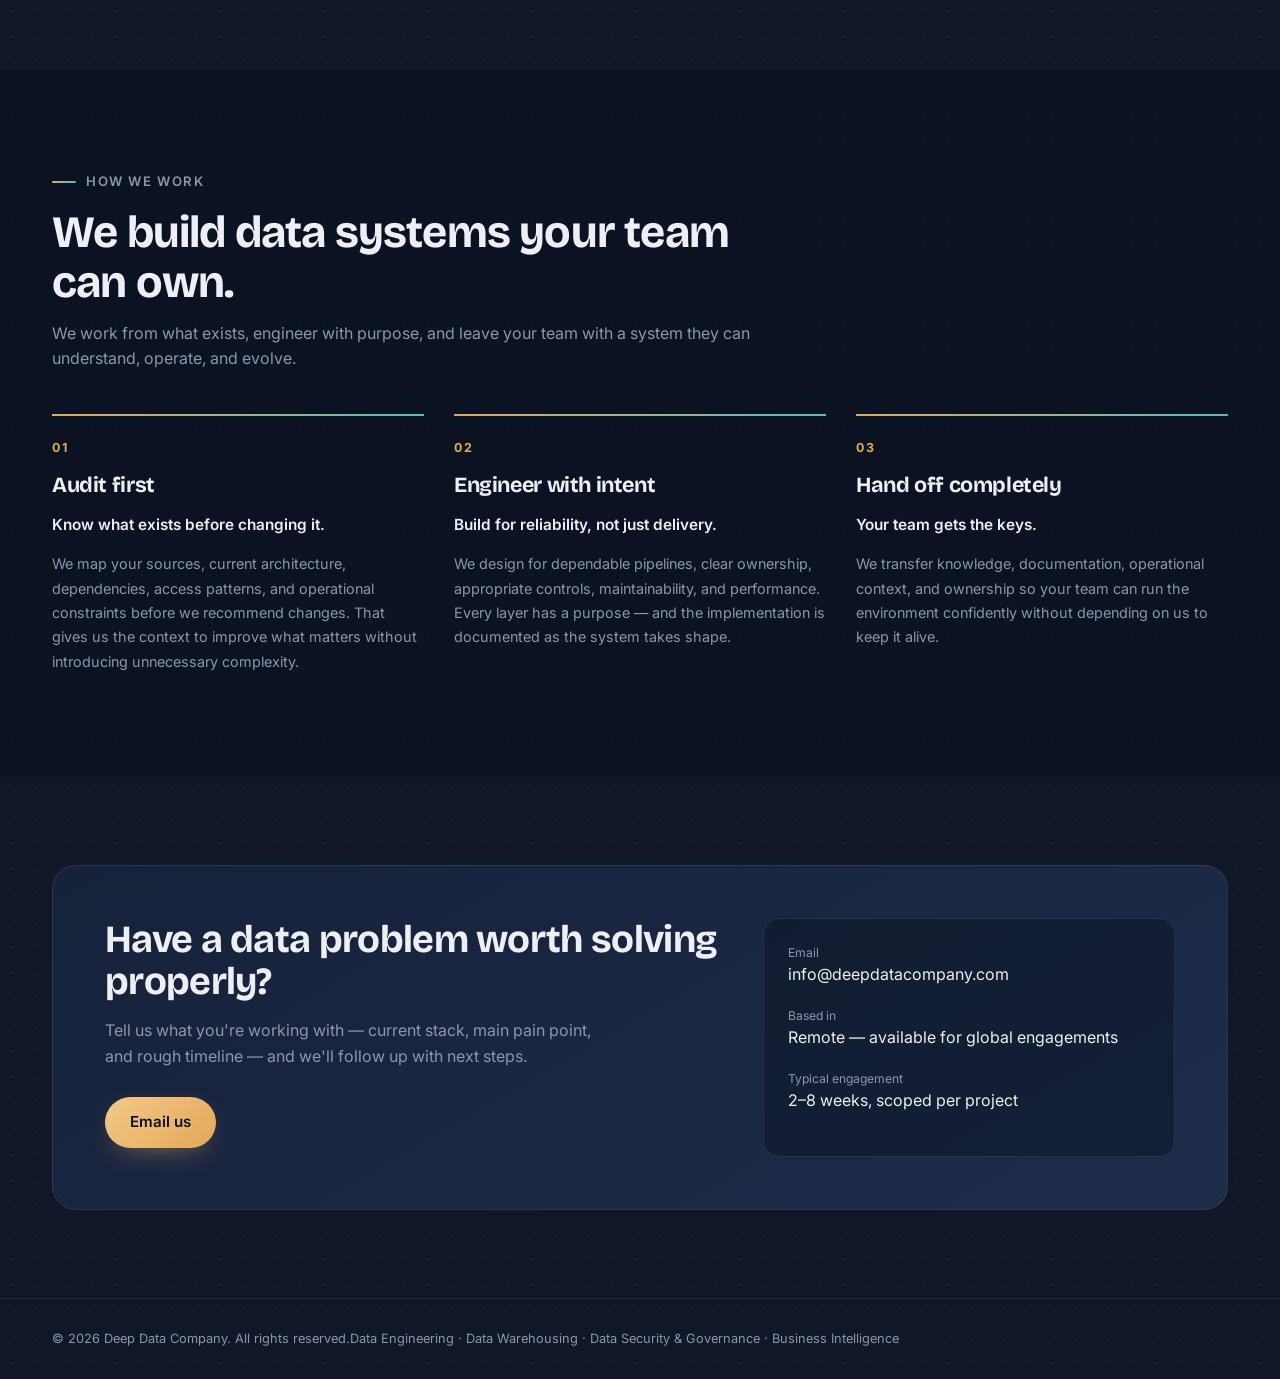
==== commit 12bdbe8b: "Update index.html with details about the services." ====
--- a/index.html
+++ b/index.html
@@ -1,867 +1,1168 @@
-<!DOCTYPE html>
+<!doctype html>
 <html lang="en">
-<head>
-<meta charset="UTF-8">
-<meta name="viewport" content="width=device-width, initial-scale=1.0">
-<title>Deep Data Company — Data Warehousing, Pipelines &amp; BI Services</title>
-<link rel="preconnect" href="https://fonts.googleapis.com">
-<link href="https://fonts.googleapis.com/css2?family=Bricolage+Grotesque:opsz,wght@12..96,400..800&family=Inter:wght@400;500;600&display=swap" rel="stylesheet">
-<style>
-  :root{
+    <head>
+        <meta charset="utf-8">
+        <meta name="viewport" content="width=device-width,initial-scale=1">
+        <title>Deep Data Company — Data Engineering &amp; Analytics Services</title>
+        <meta name="description" content="Deep Data Company provides data engineering, data warehousing, security &amp; governance, and business intelligence services.">
+        <meta name="theme-color" content="#0F1729">
+        <link rel="icon" type="image/png" sizes="48x48" href="/favicon.png">
+        <link rel="icon" type="image/png" sizes="32x32" href="/favicon-32.png">
+        <link rel="apple-touch-icon" sizes="180x180" href="/apple-touch-icon.png">
+        <link rel="canonical" href="https://deepdatacompany.com/">
+        <link rel="preconnect" href="https://fonts.googleapis.com">
+        <link href="https://fonts.googleapis.com/css2?family=Bricolage+Grotesque:opsz,wght@12..96,400..800&amp;family=Inter:wght@400;500;600&amp;display=swap" rel="stylesheet">
+        <style>
+/* Deep Data Company shared styles */
+:root {
     --navy-0:#0B1220;
     --navy-1:#0F1729;
     --navy-2:#16213A;
     --navy-3:#1E2C4A;
     --gold:#E3A857;
-    --gold-soft:rgba(227,168,87,0.14);
+    --gold-soft:rgba(227,168,87,.14);
     --teal:#4FC3B0;
-    --teal-soft:rgba(79,195,176,0.14);
+    --teal-soft:rgba(79,195,176,.14);
     --text:#EDEFF4;
     --muted:#8C96AC;
-    --line:rgba(237,239,244,0.09);
-    --maxw:1120px;
-  }
-
-  *{box-sizing:border-box;}
-  html{scroll-behavior:smooth;}
-  body{
+    --line:rgba(237,239,244,.09);
+    --blue:#48a7ff;
+    --maxw:1240px;
+}
+* {
+    box-sizing:border-box;
+}
+html {
+    scroll-behavior:smooth;
+}
+body {
     margin:0;
-    background-color:var(--navy-1);
-    background-image:radial-gradient(circle, rgba(237,239,244,0.05) 1px, transparent 1.7px);
+    background:var(--navy-1);
+    background-image:radial-gradient(circle,rgba(237,239,244,.045) 1px,transparent 1.7px);
     background-size:26px 26px;
-    background-repeat:repeat;
-    background-attachment:fixed;
     color:var(--text);
-    font-family:'Inter',system-ui,sans-serif;
+    font-family:Inter,system-ui,sans-serif;
     line-height:1.6;
     -webkit-font-smoothing:antialiased;
-    position:relative;
-  }
-
-  .bg-aurora{
+}
+body:before {
+    content:"";
     position:fixed;
     inset:0;
-    z-index:-1;
+    z-index:-2;
+    background:radial-gradient(circle at 10% 0%,rgba(72,167,255,.16),transparent 30%),radial-gradient(circle at 90% 20%,rgba(79,195,176,.11),transparent 30%),radial-gradient(circle at 50% 100%,rgba(227,168,87,.09),transparent 32%);
     pointer-events:none;
-    background-repeat:no-repeat;
-    background-image:
-      radial-gradient(circle 480px, rgba(227,168,87,0.18), transparent 70%),
-      radial-gradient(circle 440px, rgba(79,195,176,0.16), transparent 70%),
-      radial-gradient(circle 400px, rgba(79,195,176,0.09), transparent 70%);
-    background-size:1100px 1100px, 1000px 1000px, 900px 900px;
-    background-position:8% -6%, 104% 18%, 48% 104%;
-    animation:auroraDrift 34s ease-in-out infinite alternate;
-  }
-  @keyframes auroraDrift{
-    0%{background-position:8% -6%, 104% 18%, 48% 104%;}
-    50%{background-position:15% 3%, 96% 27%, 42% 96%;}
-    100%{background-position:8% -6%, 104% 18%, 48% 104%;}
-  }
-  h1,h2,h3,.display{
-    font-family:'Bricolage Grotesque',system-ui,sans-serif;
-    font-weight:700;
-    line-height:1.12;
-    letter-spacing:-0.015em;
+}
+a {
+    color:inherit;
+}
+button {
+    font:inherit;
+}
+img,svg {
+    display:block;
+    max-width:100%;
+}
+h1,h2,h3,h4 {
+    font-family:"Bricolage Grotesque",Inter,sans-serif;
+    line-height:1.1;
+    letter-spacing:-.018em;
     margin:0;
-  }
-  h3{font-weight:600; letter-spacing:-0.005em;}
-  a{color:inherit;}
-  .wrap{max-width:var(--maxw); margin:0 auto; padding:0 32px;}
-  img,svg{display:block;max-width:100%;}
-  button{font-family:inherit;}
-
-  :focus-visible{
-    outline:2px solid var(--teal);
-    outline-offset:3px;
-    border-radius:4px;
-  }
-
-  @media (prefers-reduced-motion: reduce){
-    *{animation-duration:0.01ms !important; animation-iteration-count:1 !important; transition-duration:0.01ms !important;}
-  }
-
-  /* ---------- NAV ---------- */
-  .nav{
-    position:sticky; top:0; z-index:40;
-    background:rgba(15,23,41,0.86);
-    backdrop-filter:blur(10px);
+}
+.wrap {
+    max-width:var(--maxw);
+    margin:auto;
+    padding:0 32px;
+}
+.nav {
+    position:sticky;
+    top:0;
+    z-index:50;
+    background:rgba(15,23,41,.88);
+    backdrop-filter:blur(14px);
     border-bottom:1px solid var(--line);
-  }
-  .nav::after{
+}
+.nav:after {
     content:"";
-    position:absolute; left:0; right:0; bottom:-1px; height:2px;
-    background:linear-gradient(90deg, transparent, var(--gold), var(--teal), transparent);
-    opacity:0.55;
-  }
-  .nav .wrap{
-    position:relative;
-    display:flex; align-items:center; justify-content:space-between;
+    position:absolute;
+    left:0;
+    right:0;
+    bottom:-1px;
+    height:2px;
+    background:linear-gradient(90deg,transparent,var(--gold),var(--teal),transparent);
+    opacity:.65;
+}
+.nav .wrap {
     height:72px;
-  }
-  .brand{
-    font-family:'Space Grotesk',sans-serif;
+    display:flex;
+    align-items:center;
+    justify-content:space-between;
+    gap:24px;
+}
+.brand {
+    display:flex;
+    align-items:center;
+    gap:10px;
+    text-decoration:none;
     font-weight:600;
-    font-size:1.05rem;
-    letter-spacing:0.01em;
-  }
-  .brand .dot{color:var(--gold);}
-  .nav-links{display:flex; gap:28px; list-style:none; margin:0; padding:0;}
-  .nav-links a{
-    font-size:0.92rem; color:var(--muted); text-decoration:none;
-    transition:color .18s ease;
-  }
-  .nav-links a:hover{color:var(--text);}
-  .nav-cta{
-    font-size:0.88rem;
+}
+.brand-logo {
+    width:42px;
+    height:42px;
+    object-fit:contain;
+}
+.brand-accent {
+    color:var(--gold);
+}
+.nav-links {
+    display:flex;
+    gap:28px;
+    list-style:none;
+    margin:0;
+    padding:0;
+}
+.nav-links a {
+    color:var(--muted);
+    text-decoration:none;
+    font-size:.92rem;
+}
+.nav-links a:hover {
+    color:var(--text);
+}
+.nav-cta {
     padding:9px 18px;
     border:1px solid var(--gold);
     border-radius:100px;
     color:var(--gold);
     text-decoration:none;
-    transition:background .18s ease, color .18s ease;
-  }
-  .nav-cta:hover{background:var(--gold); color:var(--navy-0);}
-
-
-  /* ---------- BRAND LOGO ---------- */
-  .brand{
-    display:flex;
-    align-items:center;
-    gap:10px;
-    text-decoration:none;
-    color:var(--text);
-  }
-  .brand-logo{
-    width:42px;
-    height:42px;
-    object-fit:contain;
-    flex:0 0 42px;
-  }
-  .brand-text{
-    font-family:'Inter',system-ui,sans-serif;
-    font-weight:600;
-    font-size:1.05rem;
-    letter-spacing:0.01em;
-  }
-  .brand-text .brand-accent{color:var(--gold);}
-
-  /* ---------- HERO ---------- */
-  .hero{
-    padding:88px 0 96px;
-    overflow:hidden;
-  }
-  .hero .wrap{
-    display:grid;
-    grid-template-columns:1.05fr 0.95fr;
-    gap:56px;
-    align-items:center;
-  }
-  .eyebrow{
-    font-size:0.85rem;
-    color:var(--teal);
-    margin:0 0 18px;
-    font-weight:500;
+    font-size:.88rem;
+}
+.nav-cta:hover {
+    background:var(--gold);
+    color:var(--navy-0);
+}
+.eyebrow {
     display:inline-flex;
     align-items:center;
     gap:10px;
-  }
-  .eyebrow::before{
+    color:var(--teal);
+    font-size:.82rem;
+    font-weight:600;
+    letter-spacing:.12em;
+    text-transform:uppercase;
+    margin:0 0 16px;
+}
+.eyebrow:before {
     content:"";
-    width:22px; height:3px; border-radius:2px;
-    background:linear-gradient(90deg, var(--gold), var(--teal));
+    width:24px;
+    height:2px;
+    background:linear-gradient(90deg,var(--gold),var(--teal));
+    border-radius:2px;
+}
+.btn-primary,.btn-ghost {
     display:inline-block;
-  }
-  .hero h1{
-    font-size:clamp(2.3rem, 4.4vw, 3.4rem);
-    max-width:16ch;
-  }
-  .hero h1 .accent{
-    background:linear-gradient(100deg, var(--gold), var(--teal));
+    text-decoration:none;
+    padding:13px 25px;
+    border-radius:100px;
+    font-size:.95rem;
+    font-weight:600;
+}
+.btn-primary {
+    background:linear-gradient(135deg,#F2C989,var(--gold));
+    color:var(--navy-0);
+    box-shadow:0 10px 28px -12px rgba(227,168,87,.6);
+}
+.btn-ghost {
+    border:1px solid var(--line);
+    color:var(--text);
+}
+.btn-primary:hover,.btn-ghost:hover {
+    transform:translateY(-2px);
+}
+.hero {
+    padding:72px 0 42px;
+    text-align:center;
+    overflow:hidden;
+}
+.hero h1 {
+    font-size:clamp(2.6rem,6vw,5.3rem);
+    max-width:none;
+    margin:0 auto;
+}
+.hero h1 .accent {
+    background:linear-gradient(100deg,var(--gold),var(--teal));
     -webkit-background-clip:text;
     background-clip:text;
     color:transparent;
-  }
-  .hero p.lead{
-    color:var(--muted);
-    font-size:1.05rem;
-    max-width:46ch;
-    margin:22px 0 30px;
-  }
-  .hero-actions{display:flex; gap:14px; flex-wrap:wrap;}
-  .btn-primary{
-    background:linear-gradient(135deg, #F2C989, var(--gold));
-    color:var(--navy-0);
-    border:none;
-    padding:13px 26px;
-    border-radius:100px;
-    font-weight:600;
-    font-size:0.95rem;
+}
+.hero .subhead {
+    font-size:clamp(1.05rem,2vw,1.35rem);
+    margin:20px auto 12px;
+    max-width:900px;
+    color:#d9dfeb;
+}
+.hero .lead {
+    color:var(--muted);
+    max-width:860px;
+    margin:0 auto;
+    font-size:1rem;
+}
+.hero-actions {
+    display:flex;
+    justify-content:center;
+    gap:14px;
+    flex-wrap:wrap;
+    margin-top:28px;
+}
+.architecture {
+    padding:28px 0 92px;
+}
+.arch-frame {
+    position:relative;
+    border:1px solid rgba(72,167,255,.26);
+    border-radius:28px;
+    overflow:hidden;
+    background:linear-gradient(145deg,rgba(22,33,58,.9),rgba(11,18,32,.95));
+    box-shadow:0 40px 100px -45px rgba(72,167,255,.45),inset 0 1px 0 rgba(255,255,255,.04);
+}
+.arch-frame:before {
+    content:"";
+    position:absolute;
+    inset:0;
+    background:radial-gradient(circle at 50% 48%,rgba(72,167,255,.13),transparent 35%);
+    pointer-events:none;
+}
+.arch-title {
+    display:flex;
+    justify-content:space-between;
+    align-items:center;
+    padding:22px 26px;
+    border-bottom:1px solid var(--line);
+    position:relative;
+    z-index:2;
+}
+.arch-title h2 {
+    font-size:1.2rem;
+}
+.arch-title span {
+    font-size:.76rem;
+    color:var(--muted);
+}
+.arch-svg {
+    width:100%;
+    height:auto;
+    min-height:650px;
+}
+.flow-line {
+    stroke:rgba(99,191,255,.38);
+    stroke-width:2;
+    fill:none;
+}
+.flow-dot {
+    fill:var(--gold);
+    filter:url(#glow);
+    animation:flowDot 4s linear infinite;
+}
+.flow-dot.d2 {
+    animation-delay:1.3s;
+}
+.flow-dot.d3 {
+    animation-delay:2.6s;
+}
+@keyframes flowDot {
+    0% {
+        offset-distance:0%;
+        opacity:0;
+    }
+    8% {
+        opacity:1;
+    }
+    90% {
+        opacity:1;
+    }
+    100% {
+        offset-distance:100%;
+        opacity:0;
+    }
+}
+.source-node,.output-node {
+    fill:rgba(15,23,41,.92);
+    stroke:rgba(72,167,255,.65);
+    stroke-width:1.4;
     cursor:pointer;
-    text-decoration:none;
-    display:inline-block;
-    box-shadow:0 8px 22px -8px rgba(227,168,87,0.45);
-    transition:transform .18s ease, box-shadow .18s ease;
-  }
-  .btn-primary:hover{transform:translateY(-2px); box-shadow:0 14px 30px -8px rgba(227,168,87,0.6);}
-  .btn-ghost{
-    background:transparent;
-    color:var(--text);
-    border:1px solid var(--line);
-    padding:13px 26px;
-    border-radius:100px;
-    font-weight:500;
-    font-size:0.95rem;
+}
+.source-node:hover,.output-node:hover {
+    fill:rgba(25,51,82,.95);
+    stroke:var(--teal);
+}
+.layer {
     cursor:pointer;
-    text-decoration:none;
-    display:inline-block;
-    transition:border-color .18s ease;
-  }
-  .btn-ghost:hover{border-color:var(--muted);}
-
-  /* pipeline animation */
-  .pipeline-frame{
-    background:linear-gradient(160deg, var(--navy-2), var(--navy-3));
-    border:1px solid var(--line);
-    border-radius:20px;
-    padding:26px 20px 18px;
-    box-shadow:0 30px 70px -30px rgba(227,168,87,0.22), inset 0 1px 0 rgba(255,255,255,0.04);
-  }
-  .pipeline-frame .cap{
-    display:flex; justify-content:space-between;
-    font-size:0.72rem; color:var(--muted);
-    margin-bottom:6px;
-    padding:0 6px;
-  }
-  .pipe-particle{animation:flow 3.6s linear infinite;}
-  .pipe-particle.p2{animation-delay:1.2s;}
-  .pipe-particle.p3{animation-delay:2.4s;}
-  @keyframes flow{
-    0%{offset-distance:0%; opacity:0;}
-    6%{opacity:1;}
-    92%{opacity:1;}
-    100%{offset-distance:100%; opacity:0;}
-  }
-  .node-pulse{animation:pulse 2.8s ease-in-out infinite; transform-origin:center;}
-  @keyframes pulse{0%,100%{opacity:0.55;} 50%{opacity:1;}}
-
-  /* ---------- SECTION HEADS ---------- */
-  .section{padding:88px 0;}
-  .section-head{max-width:560px; margin-bottom:56px;}
-  .section-head .eyebrow{margin-bottom:14px;}
-  .section-head h2{font-size:clamp(1.7rem, 3vw, 2.3rem);}
-  .section-head p{color:var(--muted); margin-top:14px; font-size:1rem;}
-  .section.alt{
-    background-color:var(--navy-0);
-    background-image:radial-gradient(circle, rgba(237,239,244,0.05) 1px, transparent 1.7px);
-    background-size:26px 26px;
-    background-repeat:repeat;
-  }
-
-  /* ---------- SERVICE TAB GRID ---------- */
-  .service-grid{
+}
+.layer:hover {
+    filter:url(#glow);
+}
+.layer-text {
+    fill:#fff;
+    font-weight:700;
+    font-size:15px;
+    letter-spacing:.03em;
+}
+.layer-small {
+    fill:#b9c7da;
+    font-size:10px;
+}
+.diagram-caption {
+    color:var(--muted);
+    font-size:.82rem;
+    text-align:center;
+    margin:12px 22px 22px;
+}
+.section {
+    padding:88px 0;
+}
+.section.alt {
+    background:rgba(11,18,32,.72);
+}
+.section-head {
+    max-width:760px;
+    margin-bottom:42px;
+}
+.section-head h2 {
+    font-size:clamp(1.9rem,3.5vw,2.8rem);
+}
+.section-head p {
+    color:var(--muted);
+    margin-top:14px;
+}
+.service-shell {
     display:grid;
-    grid-template-columns:repeat(2, minmax(220px, 1fr));
-    gap:22px;
-    max-width:680px;
-  }
-  .service-tile{
-    aspect-ratio:1/1;
+    grid-template-columns:minmax(230px,.75fr) minmax(0,1.7fr);
+    gap:26px;
+    align-items:start;
+}
+.service-tabs {
     display:flex;
     flex-direction:column;
-    justify-content:space-between;
-    text-align:left;
-    background:linear-gradient(155deg, var(--navy-2), var(--navy-3));
+    gap:10px;
+    position:sticky;
+    top:96px;
+}
+.service-tab {
+    width:100%;
+    text-align:right;
+    background:linear-gradient(160deg,var(--navy-2),var(--navy-3));
+    border:1px solid var(--line);
+    border-radius:16px;
+    padding:18px 20px;
+    color:var(--text);
+    cursor:pointer;
+    display:flex;
+    justify-content:flex-end;
+    align-items:center;
+    gap:14px;
+    transition:.2s;
+}
+.service-tab:hover,.service-tab.active {
+    border-color:var(--stage-color);
+    transform:translateX(-4px);
+    box-shadow:0 18px 40px -25px var(--stage-color);
+}
+.service-tab .tab-copy {
+    display:flex;
+    flex-direction:column;
+    align-items:flex-end;
+}
+.service-tab strong {
+    font-size:1rem;
+}
+.service-tab small {
+    color:var(--muted);
+    margin-top:3px;
+}
+.tab-icon {
+    width:42px;
+    height:42px;
+    border-radius:12px;
+    display:grid;
+    place-items:center;
+    color:var(--stage-color);
+    background:color-mix(in srgb,var(--stage-color) 14%,transparent);
+    border:1px solid color-mix(in srgb,var(--stage-color) 25%,transparent);
+}
+.service-info {
+    min-height:430px;
+    border:1px solid var(--line);
+    border-radius:22px;
+    background:linear-gradient(150deg,rgba(22,33,58,.9),rgba(15,23,41,.96));
+    padding:30px;
+}
+.info-panel {
+    display:none;
+}
+.info-panel.active {
+    display:block;
+    animation:fadeUp .28s ease;
+}
+@keyframes fadeUp {
+    from {
+        opacity:0;
+        transform:translateY(8px);
+    }
+    to {
+        opacity:1;
+        transform:none;
+    }
+}
+.info-top {
+    display:grid;
+    grid-template-columns:1fr auto;
+    gap:24px;
+}
+.info-top h3 {
+    font-size:1.6rem;
+}
+.info-top p {
+    color:var(--muted);
+    max-width:65ch;
+}
+.tool-logos {
+    display:flex;
+    flex-wrap:wrap;
+    gap:10px;
+    justify-content:flex-end;
+    max-width:430px;
+    align-content:start;
+}
+.tool-logo {
+    display:flex;
+    align-items:center;
+    gap:7px;
+    border:1px solid var(--line);
+    background:rgba(11,18,32,.65);
+    padding:7px 10px;
+    border-radius:10px;
+    color:#dce4ef;
+    font-size:.76rem;
+    white-space:nowrap;
+}
+.tool-logo img {
+    width:19px;
+    height:19px;
+    object-fit:contain;
+}
+.info-list {
+    display:grid;
+    grid-template-columns:repeat(2,1fr);
+    gap:12px;
+    margin:26px 0 0;
+    padding:0;
+    list-style:none;
+}
+.info-list li {
+    padding:13px 14px;
+    border:1px solid var(--line);
+    border-radius:12px;
+    color:#dbe3ef;
+    background:rgba(11,18,32,.35);
+}
+.info-list li:before {
+    content:"✓";
+    color:var(--stage-color);
+    margin-right:8px;
+    font-weight:700;
+}
+.drill {
+    margin-top:26px;
+    display:flex;
+    gap:12px;
+    align-items:center;
+    flex-wrap:wrap;
+}
+.drill span {
+    color:var(--muted);
+    font-size:.8rem;
+}
+.tools-grid {
+    display:grid;
+    grid-template-columns:repeat(2,1fr);
+    gap:18px;
+}
+.tool-category {
     border:1px solid var(--line);
     border-radius:18px;
-    padding:26px;
-    cursor:pointer;
+    background:linear-gradient(155deg,var(--navy-2),var(--navy-3));
+    padding:22px;
+}
+.tool-category h3 {
+    font-size:1.05rem;
+    margin-bottom:16px;
+}
+.tool-category .logos {
+    display:flex;
+    flex-wrap:wrap;
+    gap:8px;
+}
+.approach-grid {
+    display:grid;
+    grid-template-columns:repeat(3,1fr);
+    gap:30px;
+}
+.approach-item {
+    padding-top:22px;
+    border-top:2px solid transparent;
+    border-image:linear-gradient(90deg,var(--gold),var(--teal)) 1;
+}
+.approach-number {
+    font-family:inherit;
+    font-size:.78rem;
+    font-weight:700;
+    letter-spacing:.16em;
+    color:var(--gold);
+    margin-bottom:16px;
+}
+.approach-item h3 {
+    font-size:1.35rem;
+    margin-bottom:8px;
+}
+.approach-item p {
+    color:var(--muted);
+}
+.approach-item .approach-kicker {
     color:var(--text);
-    transition:border-color .2s ease, background .2s ease, transform .2s ease, box-shadow .2s ease;
-  }
-  .service-tile:hover, .service-tile:focus-visible{
-    border-color:var(--stage-color);
-    transform:translateY(-4px);
-    box-shadow:0 20px 45px -20px color-mix(in srgb, var(--stage-color) 55%, transparent);
-  }
-  .service-tile .icon-badge{
-    width:48px; height:48px;
-    border-radius:13px;
-    display:flex; align-items:center; justify-content:center;
-    background:color-mix(in srgb, var(--stage-color) 16%, transparent);
-    margin-bottom:auto;
-  }
-  .service-tile .icon{color:var(--stage-color);}
-  .service-tile h3{font-size:1.15rem; margin-bottom:8px;}
-  .service-tile .teaser{font-size:0.88rem; color:var(--muted); flex-grow:1;}
-  .service-tile .open-cue{font-size:0.82rem; color:var(--stage-color); font-weight:500; margin-top:14px;}
-  .tile-list{list-style:none; margin:10px 0 0; padding:0; display:flex; flex-direction:column; gap:5px;}
-  .tile-list li{font-size:0.82rem; color:var(--muted); padding-left:14px; position:relative;}
-  .tile-list li::before{
-    content:""; position:absolute; left:0; top:8px;
-    width:5px; height:5px; border-radius:50%;
-    background:var(--stage-color);
-  }
+    font-size:.96rem;
+    font-weight:600;
+    margin-bottom:10px;
+}
+.approach-item>p:last-child {
+    font-size:.9rem;
+    line-height:1.7;
+}
+.contact {
+    background:linear-gradient(150deg,var(--navy-2),var(--navy-3));
+    border:1px solid var(--line);
+    border-radius:24px;
+    padding:52px;
+    display:grid;
+    grid-template-columns:1.2fr .8fr;
+    gap:40px;
+}
+.contact h2 {
+    font-size:clamp(1.8rem,3vw,2.5rem);
+}
+.contact p {
+    color:var(--muted);
+    max-width:50ch;
+}
+.contact-panel {
+    border:1px solid var(--line);
+    border-radius:16px;
+    padding:24px;
+    background:rgba(11,18,32,.45);
+}
+.label {
+    color:var(--muted);
+    font-size:.76rem;
+}
+.value {
+    margin-bottom:18px;
+}
+footer {
+    border-top:1px solid var(--line);
+    padding:30px 0;
+    color:var(--muted);
+    font-size:.8rem;
+}
+.detail-hero {
+    padding:68px 0 48px;
+    border-bottom:1px solid var(--line);
+    background:radial-gradient(ellipse 650px 320px at 10% 0%,color-mix(in srgb,var(--stage-color) 13%,transparent),transparent 70%);
+}
+.back {
+    display:inline-block;
+    color:var(--muted);
+    text-decoration:none;
+    margin-bottom:28px;
+}
+.detail-hero h1 {
+    font-size:clamp(2.1rem,4vw,3.8rem);
+    max-width:20ch;
+}
+.detail-hero .intro {
+    color:var(--muted);
+    font-size:1.05rem;
+    max-width:75ch;
+    margin-top:18px;
+}
+.detail-content {
+    padding:54px 0;
+}
+.detail-content h2 {
+    font-size:1.75rem;
+    margin:42px 0 12px;
+}
+.detail-content h3 {
+    font-size:1.25rem;
+    margin:30px 0 8px;
+}
+.detail-content p,.detail-content li {
+    color:#c5cedc;
+}
+.detail-content ul,.detail-content ol {
+    padding-left:22px;
+}
+.detail-content li {
+    margin:7px 0;
+}
+.detail-content table {
+    border-collapse:collapse;
+    width:100%;
+    margin:18px 0;
+}
+.detail-content th,.detail-content td {
+    border:1px solid var(--line);
+    padding:10px;
+    text-align:left;
+}
+.detail-content th {
+    background:var(--navy-2);
+}
+.detail-content .callout {
+    border-left:3px solid var(--stage-color);
+    background:color-mix(in srgb,var(--stage-color) 7%,transparent);
+    padding:18px 20px;
+    border-radius:0 12px 12px 0;
+    margin:20px 0;
+}
+@media(max-width:900px) {
+    .service-shell {
+        grid-template-columns:1fr;
+    }
+    .service-tabs {
+        position:static;
+        display:grid;
+        grid-template-columns:repeat(2,1fr);
+    }
+    .info-top {
+        grid-template-columns:1fr;
+    }
+    .tool-logos {
+        justify-content:flex-start;
+        max-width:none;
+    }
+    .tools-grid {
+        grid-template-columns:1fr;
+    }
+    .approach-grid {
+        grid-template-columns:1fr;
+    }
+    .contact {
+        grid-template-columns:1fr;
+    }
+    .arch-svg {
+        min-height:0;
+    }
+}
+@media(max-width:620px) {
+    .wrap {
+        padding:0 20px;
+    }
+    .nav-links {
+        display:none;
+    }
+    .hero {
+        padding-top:52px;
+    }
+    .service-tabs {
+        grid-template-columns:1fr;
+    }
+    .service-tab {
+        text-align:left;
+        justify-content:flex-start;
+    }
+    .service-tab .tab-copy {
+        align-items:flex-start;
+    }
+    .info-list {
+        grid-template-columns:1fr;
+    }
+    .contact {
+        padding:32px 24px;
+    }
+    .arch-title {
+        align-items:flex-start;
+        gap:10px;
+        flex-direction:column;
+    }
+}
+@media(prefers-reduced-motion:reduce) {
+    *,*:before,*:after {
+        animation-duration:.01ms!important;
+        transition-duration:.01ms!important;
+    }
+}
+</style>
+    </head>
+    <body>
+        <header class="nav">
+            <div class="wrap"><a class="brand" href="/">
+                <img class="brand-logo" src="/favicon.png" alt="">
+                <span>Deep <span class="brand-accent">Data</span> Company</span></a>
+                <ul class="nav-links">
+                    <li><a href="#services">Services</a></li>
+                    <li><a href="#architecture">Architecture</a></li>
+                    <li><a href="#tools">Tools</a></li>
+                    <li><a href="#approach">Approach</a></li>
+                </ul>
+                <a class="nav-cta" href="#contact">Start a project</a></div>
+        </header>
+        <main>
+            <section class="hero">
+                <div class="wrap">
+                    <p class="eyebrow">Data engineering &amp; analytics services</p>
+                    <h1>Data engineering &amp; analytics <span class="accent">services</span></h1>
+                    <p class="subhead">We build the data infrastructure that turns raw records into trusted answers.</p>
+                    <p class="lead">Deep Data Company specializes in warehousing, pipelines, access governance, and the BI layer that sits on top of it — for teams who need their data to be correct, secure, and fast to query.</p>
+                    <div class="hero-actions"><a class="btn-primary" href="#services">Explore our services</a><a class="btn-ghost" href="#architecture">See the architecture</a></div>
+                </div>
+            </section>
+            <section class="architecture" id="architecture">
+                <div class="wrap">
+                    <div class="arch-frame">
+                        <div class="arch-title">
+                            <h2>From data infrastructure to intelligent workflows</h2>
+                            <span>Interactive architecture — hover or click a layer</span></div>
+                        <svg class="arch-svg" viewBox="0 0 1240 720" role="img" aria-label="Interactive data architecture from source systems through data engineering, warehousing, security and governance to business intelligence">
+                            <defs>
+                                <filter id="glow"><feGaussianBlur stdDeviation="4" result="blur"/><feMerge><feMergeNode in="blur"/><feMergeNode in="SourceGraphic"/></feMerge></filter>
+                                <path id="flow-main" d="M300 156 C390 156 385 340 445 340 C520 340 590 340 665 340 C750 340 820 340 895 340 C955 340 970 265 1035 265"/>
+                            </defs>
+                            <g opacity=".22">
+                                <circle cx="670" cy="420" r="260" fill="none" stroke="#48a7ff"/>
+                                <circle cx="670" cy="420" r="210" fill="none" stroke="#4FC3B0"/>
+                                <circle cx="670" cy="420" r="160" fill="none" stroke="#E3A857"/>
+                            </g>
+                            <path class="flow-line" d="M300 156 C365 156 375 340 445 340"/>
+                            <path class="flow-line" d="M300 231 C365 231 375 340 445 340"/>
+                            <path class="flow-line" d="M300 306 C365 306 375 340 445 340"/>
+                            <path class="flow-line" d="M300 381 C365 381 375 340 445 340"/>
+                            <path class="flow-line" d="M300 456 C365 456 375 340 445 340"/>
+                            <path class="flow-line" d="M300 531 C365 531 375 340 445 340"/>
+                            <path class="flow-line" d="M300 606 C365 606 375 340 445 340"/>
+                            <g>
+                                <rect class="source-node" x="95" y="130" width="205" height="52" rx="12"/>
+                                <circle cx="122" cy="156" r="10" fill="none" stroke="#4FC3B0"/>
+                                <text x="145" y="162" fill="#EDEFF4" font-size="13">Applications</text></g>
+                            <g>
+                                <rect class="source-node" x="95" y="205" width="205" height="52" rx="12"/>
+                                <circle cx="122" cy="231" r="10" fill="none" stroke="#4FC3B0"/>
+                                <text x="145" y="237" fill="#EDEFF4" font-size="13">Databases</text></g>
+                            <g>
+                                <rect class="source-node" x="95" y="280" width="205" height="52" rx="12"/>
+                                <circle cx="122" cy="306" r="10" fill="none" stroke="#4FC3B0"/>
+                                <text x="145" y="312" fill="#EDEFF4" font-size="13">APIs</text></g>
+                            <g>
+                                <rect class="source-node" x="95" y="355" width="205" height="52" rx="12"/>
+                                <circle cx="122" cy="381" r="10" fill="none" stroke="#4FC3B0"/>
+                                <text x="145" y="387" fill="#EDEFF4" font-size="13">Files &amp; Spreadsheets</text></g>
+                            <g>
+                                <rect class="source-node" x="95" y="430" width="205" height="52" rx="12"/>
+                                <circle cx="122" cy="456" r="10" fill="none" stroke="#4FC3B0"/>
+                                <text x="145" y="462" fill="#EDEFF4" font-size="13">Cloud Platforms</text></g>
+                            <g>
+                                <rect class="source-node" x="95" y="505" width="205" height="52" rx="12"/>
+                                <circle cx="122" cy="531" r="10" fill="none" stroke="#4FC3B0"/>
+                                <text x="145" y="537" fill="#EDEFF4" font-size="13">IoT / Devices</text></g>
+                            <g>
+                                <rect class="source-node" x="95" y="580" width="205" height="52" rx="12"/>
+                                <circle cx="122" cy="606" r="10" fill="none" stroke="#4FC3B0"/>
+                                <text x="145" y="612" fill="#EDEFF4" font-size="13">External Sources</text></g>
+                            <g class="layer" data-layer="business-intelligence">
+                                <rect x="445" y="320" width="450" height="66" rx="14" fill="#4FC3B0" fill-opacity=".17" stroke="#4FC3B0" stroke-width="1.8"/>
+                                <rect x="455" y="329" width="7" height="48" rx="3" fill="#4FC3B0"/>
+                                <text class="layer-text" x="485" y="349">BI LAYER</text><text class="layer-small" x="485" y="369">Dashboards • KPIs • Visualization</text><text x="868" y="359" fill="#4FC3B0" font-size="20" text-anchor="middle">›</text></g>
+                            <g class="layer" data-layer="data-security-governance">
+                                <rect x="445" y="395" width="450" height="66" rx="14" fill="#4FC3B0" fill-opacity=".17" stroke="#4FC3B0" stroke-width="1.8"/>
+                                <rect x="455" y="404" width="7" height="48" rx="3" fill="#4FC3B0"/>
+                                <text class="layer-text" x="485" y="424">DATA SECURITY &amp; GOVERNANCE</text><text class="layer-small" x="485" y="444">Access • RLS • CLS • Roles • Audit</text><text x="868" y="434" fill="#4FC3B0" font-size="20" text-anchor="middle">›</text></g>
+                            <g class="layer" data-layer="data-warehousing">
+                                <rect x="445" y="470" width="450" height="66" rx="14" fill="#48a7ff" fill-opacity=".17" stroke="#48a7ff" stroke-width="1.8"/>
+                                <rect x="455" y="479" width="7" height="48" rx="3" fill="#48a7ff"/>
+                                <text class="layer-text" x="485" y="499">DATA WAREHOUSING</text><text class="layer-small" x="485" y="519">Models • ETL/ELT • Storage • History</text><text x="868" y="509" fill="#48a7ff" font-size="20" text-anchor="middle">›</text></g>
+                            <g class="layer" data-layer="data-engineering">
+                                <rect x="445" y="545" width="450" height="66" rx="14" fill="#E3A857" fill-opacity=".17" stroke="#E3A857" stroke-width="1.8"/>
+                                <rect x="455" y="554" width="7" height="48" rx="3" fill="#E3A857"/>
+                                <text class="layer-text" x="485" y="574">DATA ENGINEERING</text><text class="layer-small" x="485" y="594">Ingestion • Replication • Pipelines</text><text x="868" y="584" fill="#E3A857" font-size="20" text-anchor="middle">›</text></g>
+                            <path class="flow-line" d="M895 340 C955 340 970 265 1035 265"/>
+                            <path class="flow-line" d="M895 340 C955 340 970 340 1035 340"/>
+                            <path class="flow-line" d="M895 340 C955 340 970 415 1035 415"/>
+                            <g>
+                                <rect class="output-node" x="1035" y="235" width="190" height="60" rx="12"/>
+                                <text x="1130" y="261" fill="#EDEFF4" font-size="13" text-anchor="middle">Dashboards &amp;</text><text x="1130" y="279" fill="#8C96AC" font-size="10" text-anchor="middle">Reports</text></g>
+                            <g>
+                                <rect class="output-node" x="1035" y="310" width="190" height="60" rx="12"/>
+                                <text x="1130" y="336" fill="#EDEFF4" font-size="13" text-anchor="middle">Business Users</text><text x="1130" y="354" fill="#8C96AC" font-size="10" text-anchor="middle">Decision makers</text></g>
+                            <g>
+                                <rect class="output-node" x="1035" y="385" width="190" height="60" rx="12"/>
+                                <text x="1130" y="411" fill="#EDEFF4" font-size="13" text-anchor="middle">Better Decisions</text><text x="1130" y="429" fill="#8C96AC" font-size="10" text-anchor="middle">Trusted answers</text></g>
+                            <circle class="flow-dot " r="5">
+                            <animateMotion dur="4s" repeatCount="indefinite" begin="0.0s"><mpath href="#flow-main"/></animateMotion></circle>
+                            <circle class="flow-dot d2" r="5">
+                            <animateMotion dur="4s" repeatCount="indefinite" begin="1.3s"><mpath href="#flow-main"/></animateMotion></circle>
+                            <circle class="flow-dot d3" r="5">
+                            <animateMotion dur="4s" repeatCount="indefinite" begin="2.6s"><mpath href="#flow-main"/></animateMotion></circle><text x="670" y="655" fill="#8C96AC" font-size="11" text-anchor="middle">Sources → Ingestion &amp; Pipelines → Warehouse → Security &amp; Governance → BI → Action</text></svg>
+                        <p class="diagram-caption">The stack is intentionally top-down: <strong>BI Layer → Data Security &amp; Governance → Data Warehousing → Data Engineering</strong>. Each layer can be opened for a deeper service view.</p>
+                    </div>
+                </div>
+            </section>
+            <section class="section alt" id="services">
+                <div class="wrap">
+                    <div class="section-head">
+                        <p class="eyebrow">Core services</p>
+                        <h2>A clear hierarchy from infrastructure to insight</h2>
+                        <p>Choose a layer to see its role, the tools we work in, and the path to the detailed service guide.</p>
+                    </div>
+                    <div class="service-shell">
+                        <div class="service-tabs"><button class="service-tab active" style="--stage-color:var(--teal)" data-panel="business-intelligence"><span class="tab-copy"><strong>Business Intelligence</strong><small>BI Layer</small></span><span class="tab-icon">▥</span></button><button class="service-tab" style="--stage-color:var(--teal)" data-panel="data-security-governance"><span class="tab-copy"><strong>Data Security & Governance</strong><small>Access control + governance</small></span><span class="tab-icon">◇</span></button><button class="service-tab" style="--stage-color:var(--blue)" data-panel="data-warehousing"><span class="tab-copy"><strong>Data Warehousing</strong><small>Analytical foundation</small></span><span class="tab-icon">▤</span></button><button class="service-tab" style="--stage-color:var(--gold)" data-panel="data-engineering"><span class="tab-copy"><strong>Data Engineering</strong><small>Ingestion + replication + pipelines</small></span><span class="tab-icon">⚙</span></button></div>
+                        <div class="service-info">
+                            <article class="info-panel active" id="panel-business-intelligence" style="--stage-color:var(--teal)">
+                                <div class="info-top">
+                                    <div>
+                                        <p class="eyebrow" style="margin-bottom:10px">Core service</p>
+                                        <h3>Business Intelligence</h3>
+                                        <p>Turn data into actionable insights with powerful reporting, dashboards and visualizations.</p>
+                                        <p>BI combines data, analytical methods, reporting and visualization to give teams a clearer view of business performance.</p>
+                                    </div>
+                                    <div class="tool-logos"><span class="tool-logo">
+                                        <img src="https://cdn.simpleicons.org/powerbi" alt="" loading="lazy" onerror="this.style.display='none'">
+                                        <span>Power BI</span></span><span class="tool-logo">
+                                        <img src="https://cdn.simpleicons.org/tableau" alt="" loading="lazy" onerror="this.style.display='none'">
+                                        <span>Tableau</span></span><span class="tool-logo">
+                                        <img src="https://cdn.simpleicons.org/looker" alt="" loading="lazy" onerror="this.style.display='none'">
+                                        <span>Looker</span></span><span class="tool-logo">
+                                        <img src="https://cdn.simpleicons.org/domo" alt="" loading="lazy" onerror="this.style.display='none'">
+                                        <span>Domo</span></span><span class="tool-logo">
+                                        <img src="https://cdn.simpleicons.org/pentaho" alt="" loading="lazy" onerror="this.style.display='none'">
+                                        <span>Pentaho</span></span><span class="tool-logo">
+                                        <img src="https://cdn.simpleicons.org/qlik" alt="" loading="lazy" onerror="this.style.display='none'">
+                                        <span>Qlik</span></span><span class="tool-logo">
+                                        <img src="https://cdn.simpleicons.org/thoughtspot" alt="" loading="lazy" onerror="this.style.display='none'">
+                                        <span>ThoughtSpot</span></span><span class="tool-logo">
+                                        <img src="https://cdn.simpleicons.org/microstrategy" alt="" loading="lazy" onerror="this.style.display='none'">
+                                        <span>MicroStrategy</span></span><span class="tool-logo">
+                                        <img src="https://cdn.simpleicons.org/sigma" alt="" loading="lazy" onerror="this.style.display='none'">
+                                        <span>Sigma</span></span></div>
+                                </div>
+                                <ul class="info-list">
+                                    <li>Data collection & integration</li>
+                                    <li>Data analysis and KPI design</li>
+                                    <li>Interactive dashboards & visualization</li>
+                                    <li>Reporting and self-service analytics</li>
+                                </ul>
+                                <div class="drill"><a class="btn-primary" href="business-intelligence.html">Explore Business Intelligence →</a><span>Open the full service guide for a deeper drill-down.</span></div>
+                            </article>
+                            <article class="info-panel" id="panel-data-security-governance" style="--stage-color:var(--teal)">
+                                <div class="info-top">
+                                    <div>
+                                        <p class="eyebrow" style="margin-bottom:10px">Core service</p>
+                                        <h3>Data Security & Governance</h3>
+                                        <p>Protect sensitive data and ensure the right people have the right level of access.</p>
+                                        <p>Data Security protects information from unauthorized access, misuse, alteration, disclosure or loss; Data Governance establishes the policies, responsibilities, standards and processes that manage data through its lifecycle.</p>
+                                    </div>
+                                    <div class="tool-logos"><span class="tool-logo">
+                                        <img src="https://cdn.simpleicons.org/microsoftpurview" alt="" loading="lazy" onerror="this.style.display='none'">
+                                        <span>Microsoft Purview</span></span><span class="tool-logo">
+                                        <img src="https://cdn.simpleicons.org/collibra" alt="" loading="lazy" onerror="this.style.display='none'">
+                                        <span>Collibra</span></span><span class="tool-logo">
+                                        <img src="https://cdn.simpleicons.org/alation" alt="" loading="lazy" onerror="this.style.display='none'">
+                                        <span>Alation</span></span><span class="tool-logo">
+                                        <img src="https://cdn.simpleicons.org/informatica" alt="" loading="lazy" onerror="this.style.display='none'">
+                                        <span>Informatica</span></span><span class="tool-logo">
+                                        <img src="https://cdn.simpleicons.org/atlan" alt="" loading="lazy" onerror="this.style.display='none'">
+                                        <span>Atlan</span></span><span class="tool-logo">
+                                        <img src="https://cdn.simpleicons.org/immuta" alt="" loading="lazy" onerror="this.style.display='none'">
+                                        <span>Immuta</span></span><span class="tool-logo">
+                                        <img src="https://cdn.simpleicons.org/privacera" alt="" loading="lazy" onerror="this.style.display='none'">
+                                        <span>Privacera</span></span><span class="tool-logo">
+                                        <img src="https://cdn.simpleicons.org/bigid" alt="" loading="lazy" onerror="this.style.display='none'">
+                                        <span>BigID</span></span><span class="tool-logo">
+                                        <img src="https://cdn.simpleicons.org/databricks" alt="" loading="lazy" onerror="this.style.display='none'">
+                                        <span>Databricks Unity Catalog</span></span></div>
+                                </div>
+                                <ul class="info-list">
+                                    <li>Row-level security</li>
+                                    <li>Column-level security</li>
+                                    <li>Group-based access control</li>
+                                    <li>Role-based access and governance</li>
+                                    <li>Classification, ownership, monitoring and auditing</li>
+                                </ul>
+                                <div class="drill"><a class="btn-primary" href="data-security-governance.html">Explore Data Security & Governance →</a><span>Open the full service guide for a deeper drill-down.</span></div>
+                            </article>
+                            <article class="info-panel" id="panel-data-warehousing" style="--stage-color:var(--blue)">
+                                <div class="info-top">
+                                    <div>
+                                        <p class="eyebrow" style="margin-bottom:10px">Core service</p>
+                                        <h3>Data Warehousing</h3>
+                                        <p>Consolidate and organize business data for reliable, high-performance analytics and reporting.</p>
+                                        <p>A data warehouse is a centralized analytical platform that consolidates information from multiple systems and preserves a consistent, queryable foundation.</p>
+                                    </div>
+                                    <div class="tool-logos"><span class="tool-logo">
+                                        <img src="https://cdn.simpleicons.org/snowflake" alt="" loading="lazy" onerror="this.style.display='none'">
+                                        <span>Snowflake</span></span><span class="tool-logo">
+                                        <img src="https://cdn.simpleicons.org/googlebigquery" alt="" loading="lazy" onerror="this.style.display='none'">
+                                        <span>BigQuery</span></span><span class="tool-logo">
+                                        <img src="https://cdn.simpleicons.org/amazonredshift" alt="" loading="lazy" onerror="this.style.display='none'">
+                                        <span>Redshift</span></span><span class="tool-logo">
+                                        <img src="https://cdn.simpleicons.org/databricks" alt="" loading="lazy" onerror="this.style.display='none'">
+                                        <span>Databricks</span></span><span class="tool-logo">
+                                        <img src="https://cdn.simpleicons.org/microsoftfabric" alt="" loading="lazy" onerror="this.style.display='none'">
+                                        <span>Microsoft Fabric</span></span><span class="tool-logo">
+                                        <img src="https://cdn.simpleicons.org/azuresynapse" alt="" loading="lazy" onerror="this.style.display='none'">
+                                        <span>Azure Synapse</span></span><span class="tool-logo">
+                                        <img src="https://cdn.simpleicons.org/teradata" alt="" loading="lazy" onerror="this.style.display='none'">
+                                        <span>Teradata</span></span><span class="tool-logo">
+                                        <img src="https://cdn.simpleicons.org/oracle" alt="" loading="lazy" onerror="this.style.display='none'">
+                                        <span>Oracle</span></span></div>
+                                </div>
+                                <ul class="info-list">
+                                    <li>Warehouse architecture & modeling</li>
+                                    <li>ETL / ELT implementation</li>
+                                    <li>Modernization and revamp</li>
+                                    <li>Cloud migration and optimization</li>
+                                    <li>Historical data and performance management</li>
+                                </ul>
+                                <div class="drill"><a class="btn-primary" href="data-warehousing.html">Explore Data Warehousing →</a><span>Open the full service guide for a deeper drill-down.</span></div>
+                            </article>
+                            <article class="info-panel" id="panel-data-engineering" style="--stage-color:var(--gold)">
+                                <div class="info-top">
+                                    <div>
+                                        <p class="eyebrow" style="margin-bottom:10px">Core service</p>
+                                        <h3>Data Engineering</h3>
+                                        <p>Build reliable pipelines and scalable systems to move, transform and manage data.</p>
+                                        <p>Data Engineering designs and maintains the systems and pipelines that collect, process, move and organize data from source systems into analytical platforms.</p>
+                                    </div>
+                                    <div class="tool-logos"><span class="tool-logo">
+                                        <img src="https://cdn.simpleicons.org/fivetran" alt="" loading="lazy" onerror="this.style.display='none'">
+                                        <span>Fivetran</span></span><span class="tool-logo">
+                                        <img src="https://cdn.simpleicons.org/airbyte" alt="" loading="lazy" onerror="this.style.display='none'">
+                                        <span>Airbyte</span></span><span class="tool-logo">
+                                        <img src="https://cdn.simpleicons.org/dbt" alt="" loading="lazy" onerror="this.style.display='none'">
+                                        <span>dbt</span></span><span class="tool-logo">
+                                        <img src="https://cdn.simpleicons.org/informatica" alt="" loading="lazy" onerror="this.style.display='none'">
+                                        <span>Informatica</span></span><span class="tool-logo">
+                                        <img src="https://cdn.simpleicons.org/matillion" alt="" loading="lazy" onerror="this.style.display='none'">
+                                        <span>Matillion</span></span><span class="tool-logo">
+                                        <img src="https://cdn.simpleicons.org/azuredatafactory" alt="" loading="lazy" onerror="this.style.display='none'">
+                                        <span>Azure Data Factory</span></span><span class="tool-logo">
+                                        <img src="https://cdn.simpleicons.org/amazonwebservices" alt="" loading="lazy" onerror="this.style.display='none'">
+                                        <span>AWS Glue</span></span><span class="tool-logo">
+                                        <img src="https://cdn.simpleicons.org/apacheairflow" alt="" loading="lazy" onerror="this.style.display='none'">
+                                        <span>Apache Airflow</span></span><span class="tool-logo">
+                                        <img src="https://cdn.simpleicons.org/dagster" alt="" loading="lazy" onerror="this.style.display='none'">
+                                        <span>Dagster</span></span><span class="tool-logo">
+                                        <img src="https://cdn.simpleicons.org/prefect" alt="" loading="lazy" onerror="this.style.display='none'">
+                                        <span>Prefect</span></span><span class="tool-logo">
+                                        <img src="https://cdn.simpleicons.org/apachespark" alt="" loading="lazy" onerror="this.style.display='none'">
+                                        <span>Apache Spark</span></span><span class="tool-logo">
+                                        <img src="https://cdn.simpleicons.org/apachekafka" alt="" loading="lazy" onerror="this.style.display='none'">
+                                        <span>Kafka</span></span><span class="tool-logo">
+                                        <img src="https://cdn.simpleicons.org/qlik" alt="" loading="lazy" onerror="this.style.display='none'">
+                                        <span>Qlik Replicate</span></span></div>
+                                </div>
+                                <ul class="info-list">
+                                    <li>Data ingestion</li>
+                                    <li>Data replication & CDC</li>
+                                    <li>Pipeline building</li>
+                                    <li>Orchestration and scheduling</li>
+                                    <li>Monitoring, observability and recovery</li>
+                                    <li>Scalable cloud data engineering</li>
+                                </ul>
+                                <div class="drill"><a class="btn-primary" href="data-engineering.html">Explore Data Engineering →</a><span>Open the full service guide for a deeper drill-down.</span></div>
+                            </article>
+                        </div>
+                    </div>
+                </div>
+            </section>
+            <section class="section" id="tools">
+                <div class="wrap">
+                    <div class="section-head">
+                        <p class="eyebrow">Platforms</p>
+                        <h2>Tools we work in</h2>
+                        <p>Platform-agnostic by design — the right tool depends on your existing environment, requirements and operating model.</p>
+                    </div>
+                    <div class="tools-grid">
+                        <div class="tool-category">
+                            <h3>Business Intelligence</h3>
+                            <div class="logos"><span class="tool-logo">
+                                <img src="https://cdn.simpleicons.org/powerbi" alt="" loading="lazy" onerror="this.style.display='none'">
+                                <span>Power BI</span></span><span class="tool-logo">
+                                <img src="https://cdn.simpleicons.org/tableau" alt="" loading="lazy" onerror="this.style.display='none'">
+                                <span>Tableau</span></span><span class="tool-logo">
+                                <img src="https://cdn.simpleicons.org/looker" alt="" loading="lazy" onerror="this.style.display='none'">
+                                <span>Looker</span></span><span class="tool-logo">
+                                <img src="https://cdn.simpleicons.org/domo" alt="" loading="lazy" onerror="this.style.display='none'">
+                                <span>Domo</span></span><span class="tool-logo">
+                                <img src="https://cdn.simpleicons.org/pentaho" alt="" loading="lazy" onerror="this.style.display='none'">
+                                <span>Pentaho</span></span><span class="tool-logo">
+                                <img src="https://cdn.simpleicons.org/qlik" alt="" loading="lazy" onerror="this.style.display='none'">
+                                <span>Qlik</span></span><span class="tool-logo">
+                                <img src="https://cdn.simpleicons.org/thoughtspot" alt="" loading="lazy" onerror="this.style.display='none'">
+                                <span>ThoughtSpot</span></span><span class="tool-logo">
+                                <img src="https://cdn.simpleicons.org/microstrategy" alt="" loading="lazy" onerror="this.style.display='none'">
+                                <span>MicroStrategy</span></span><span class="tool-logo">
+                                <img src="https://cdn.simpleicons.org/sigma" alt="" loading="lazy" onerror="this.style.display='none'">
+                                <span>Sigma</span></span></div>
+                        </div>
+                        <div class="tool-category">
+                            <h3>Data Security &amp; Governance</h3>
+                            <div class="logos"><span class="tool-logo">
+                                <img src="https://cdn.simpleicons.org/microsoftpurview" alt="" loading="lazy" onerror="this.style.display='none'">
+                                <span>Microsoft Purview</span></span><span class="tool-logo">
+                                <img src="https://cdn.simpleicons.org/collibra" alt="" loading="lazy" onerror="this.style.display='none'">
+                                <span>Collibra</span></span><span class="tool-logo">
+                                <img src="https://cdn.simpleicons.org/alation" alt="" loading="lazy" onerror="this.style.display='none'">
+                                <span>Alation</span></span><span class="tool-logo">
+                                <img src="https://cdn.simpleicons.org/informatica" alt="" loading="lazy" onerror="this.style.display='none'">
+                                <span>Informatica</span></span><span class="tool-logo">
+                                <img src="https://cdn.simpleicons.org/atlan" alt="" loading="lazy" onerror="this.style.display='none'">
+                                <span>Atlan</span></span><span class="tool-logo">
+                                <img src="https://cdn.simpleicons.org/immuta" alt="" loading="lazy" onerror="this.style.display='none'">
+                                <span>Immuta</span></span><span class="tool-logo">
+                                <img src="https://cdn.simpleicons.org/privacera" alt="" loading="lazy" onerror="this.style.display='none'">
+                                <span>Privacera</span></span><span class="tool-logo">
+                                <img src="https://cdn.simpleicons.org/bigid" alt="" loading="lazy" onerror="this.style.display='none'">
+                                <span>BigID</span></span><span class="tool-logo">
+                                <img src="https://cdn.simpleicons.org/databricks" alt="" loading="lazy" onerror="this.style.display='none'">
+                                <span>Databricks Unity Catalog</span></span></div>
+                        </div>
+                        <div class="tool-category">
+                            <h3>Data Warehousing</h3>
+                            <div class="logos"><span class="tool-logo">
+                                <img src="https://cdn.simpleicons.org/snowflake" alt="" loading="lazy" onerror="this.style.display='none'">
+                                <span>Snowflake</span></span><span class="tool-logo">
+                                <img src="https://cdn.simpleicons.org/googlebigquery" alt="" loading="lazy" onerror="this.style.display='none'">
+                                <span>BigQuery</span></span><span class="tool-logo">
+                                <img src="https://cdn.simpleicons.org/amazonredshift" alt="" loading="lazy" onerror="this.style.display='none'">
+                                <span>Redshift</span></span><span class="tool-logo">
+                                <img src="https://cdn.simpleicons.org/databricks" alt="" loading="lazy" onerror="this.style.display='none'">
+                                <span>Databricks</span></span><span class="tool-logo">
+                                <img src="https://cdn.simpleicons.org/microsoftfabric" alt="" loading="lazy" onerror="this.style.display='none'">
+                                <span>Microsoft Fabric</span></span><span class="tool-logo">
+                                <img src="https://cdn.simpleicons.org/azuresynapse" alt="" loading="lazy" onerror="this.style.display='none'">
+                                <span>Azure Synapse</span></span><span class="tool-logo">
+                                <img src="https://cdn.simpleicons.org/teradata" alt="" loading="lazy" onerror="this.style.display='none'">
+                                <span>Teradata</span></span><span class="tool-logo">
+                                <img src="https://cdn.simpleicons.org/oracle" alt="" loading="lazy" onerror="this.style.display='none'">
+                                <span>Oracle</span></span></div>
+                        </div>
+                        <div class="tool-category">
+                            <h3>Data Engineering</h3>
+                            <div class="logos"><span class="tool-logo">
+                                <img src="https://cdn.simpleicons.org/fivetran" alt="" loading="lazy" onerror="this.style.display='none'">
+                                <span>Fivetran</span></span><span class="tool-logo">
+                                <img src="https://cdn.simpleicons.org/airbyte" alt="" loading="lazy" onerror="this.style.display='none'">
+                                <span>Airbyte</span></span><span class="tool-logo">
+                                <img src="https://cdn.simpleicons.org/dbt" alt="" loading="lazy" onerror="this.style.display='none'">
+                                <span>dbt</span></span><span class="tool-logo">
+                                <img src="https://cdn.simpleicons.org/informatica" alt="" loading="lazy" onerror="this.style.display='none'">
+                                <span>Informatica</span></span><span class="tool-logo">
+                                <img src="https://cdn.simpleicons.org/matillion" alt="" loading="lazy" onerror="this.style.display='none'">
+                                <span>Matillion</span></span><span class="tool-logo">
+                                <img src="https://cdn.simpleicons.org/azuredatafactory" alt="" loading="lazy" onerror="this.style.display='none'">
+                                <span>Azure Data Factory</span></span><span class="tool-logo">
+                                <img src="https://cdn.simpleicons.org/amazonwebservices" alt="" loading="lazy" onerror="this.style.display='none'">
+                                <span>AWS Glue</span></span><span class="tool-logo">
+                                <img src="https://cdn.simpleicons.org/apacheairflow" alt="" loading="lazy" onerror="this.style.display='none'">
+                                <span>Apache Airflow</span></span><span class="tool-logo">
+                                <img src="https://cdn.simpleicons.org/dagster" alt="" loading="lazy" onerror="this.style.display='none'">
+                                <span>Dagster</span></span><span class="tool-logo">
+                                <img src="https://cdn.simpleicons.org/prefect" alt="" loading="lazy" onerror="this.style.display='none'">
+                                <span>Prefect</span></span><span class="tool-logo">
+                                <img src="https://cdn.simpleicons.org/apachespark" alt="" loading="lazy" onerror="this.style.display='none'">
+                                <span>Apache Spark</span></span><span class="tool-logo">
+                                <img src="https://cdn.simpleicons.org/apachekafka" alt="" loading="lazy" onerror="this.style.display='none'">
+                                <span>Kafka</span></span><span class="tool-logo">
+                                <img src="https://cdn.simpleicons.org/qlik" alt="" loading="lazy" onerror="this.style.display='none'">
+                                <span>Qlik Replicate</span></span></div>
+                        </div>
+                    </div>
+                </div>
+            </section>
+            <section class="section alt" id="approach">
+                <div class="wrap">
+                    <div class="section-head">
+                        <p class="eyebrow">How we work</p>
+                        <h2>We build data systems your team can own.</h2>
+                        <p>We work from what exists, engineer with purpose, and leave your team with a system they can understand, operate, and evolve.</p>
+                    </div>
+                    <div class="approach-grid">
+                        <div class="approach-item">
+                            <div class="approach-number">01</div>
+                            <h3>Audit first</h3>
+                            <p class="approach-kicker">Know what exists before changing it.</p>
+                            <p>We map your sources, current architecture, dependencies, access patterns, and operational constraints before we recommend changes. That gives us the context to improve what matters without introducing unnecessary complexity.</p>
+                        </div>
+                        <div class="approach-item">
+                            <div class="approach-number">02</div>
+                            <h3>Engineer with intent</h3>
+                            <p class="approach-kicker">Build for reliability, not just delivery.</p>
+                            <p>We design for dependable pipelines, clear ownership, appropriate controls, maintainability, and performance. Every layer has a purpose — and the implementation is documented as the system takes shape.</p>
+                        </div>
+                        <div class="approach-item">
+                            <div class="approach-number">03</div>
+                            <h3>Hand off completely</h3>
+                            <p class="approach-kicker">Your team gets the keys.</p>
+                            <p>We transfer knowledge, documentation, operational context, and ownership so your team can run the environment confidently without depending on us to keep it alive.</p>
+                        </div>
+                    </div>
+                </div>
+            </section>
+            <section class="section" id="contact">
+                <div class="wrap">
+                    <div class="contact">
+                        <div>
+                            <h2>Have a data problem worth solving properly?</h2>
+                            <p>Tell us what you're working with — current stack, main pain point, and rough timeline — and we'll follow up with next steps.</p>
+                            <div class="hero-actions" style="justify-content:flex-start"><a class="btn-primary" href="mailto:info@deepdatacompany.com">Email us</a></div>
+                        </div>
+                        <div class="contact-panel">
+                            <div class="label">Email</div>
+                            <div class="value">info@deepdatacompany.com</div>
+                            <div class="label">Based in</div>
+                            <div class="value">Remote — available for global engagements</div>
+                            <div class="label">Typical engagement</div>
+                            <div class="value">2–8 weeks, scoped per project</div>
+                        </div>
+                    </div>
+                </div>
+            </section>
+        </main>
+        <footer>
+            <div class="wrap"><span>© 2026 Deep Data Company. All rights reserved.</span><span>Data Engineering · Data Warehousing · Data Security &amp; Governance · Business Intelligence</span></div>
+        </footer>
+        <script>
+document.querySelectorAll('.service-tab').forEach(tab =>
+    tab.addEventListener('click', () => {
+        document.querySelectorAll('.service-tab').forEach(x =>
+            x.classList.remove('active')
+        );
+        document.querySelectorAll('.info-panel').forEach(x =>
+            x.classList.remove('active')
+        );
+        tab.classList.add('active');
+        document.getElementById('panel-' + tab.dataset.panel).classList.add('active');
+    })
+);
 
-  @media (max-width:560px){
-    .service-grid{grid-template-columns:1fr; max-width:340px;}
-    .service-tile{aspect-ratio:auto; padding:22px;}
-  }
-
-  /* ---------- DETAIL VIEW ---------- */
-  .service-detail{display:none;}
-  .service-detail.is-active{display:block;}
-  .detail-hero{
-    position:relative;
-    padding:56px 0 40px;
-    border-bottom:1px solid var(--line);
-    background:radial-gradient(ellipse 600px 300px at 15% 0%, color-mix(in srgb, var(--stage-color) 14%, transparent), transparent 70%);
-  }
-  .back-link{
-    background:none; border:none; color:var(--muted);
-    font-size:0.88rem; cursor:pointer; padding:0; margin-bottom:28px;
-    display:inline-flex; align-items:center; gap:6px;
-    font-family:inherit;
-  }
-  .back-link:hover{color:var(--text);}
-  .detail-hero .stage-label{
-    font-size:0.85rem; margin-bottom:14px; font-weight:600;
-    letter-spacing:0.01em;
-    display:inline-flex; align-items:center; gap:8px;
-  }
-  .detail-hero .stage-label::before{
-    content:"";
-    width:7px; height:7px; border-radius:50%;
-    background:currentColor;
-    display:inline-block;
-  }
-  .detail-hero h2{font-size:clamp(1.8rem,3.4vw,2.5rem); max-width:20ch;}
-  .detail-hero p{color:var(--muted); max-width:56ch; margin-top:16px; font-size:1.02rem;}
-
-  .service-block{
-    padding:44px 0;
-    border-bottom:1px solid var(--line);
-    display:grid;
-    grid-template-columns:0.9fr 1.1fr;
-    gap:40px;
-  }
-  .service-block:last-of-type{border-bottom:none;}
-  .service-block h3{font-size:1.3rem; margin-bottom:12px; letter-spacing:-0.01em;}
-  .service-block .copy p{color:var(--muted); font-size:0.98rem; max-width:52ch;}
-  .service-block ul{
-    list-style:none; margin:0; padding:0;
-    display:flex; flex-direction:column; gap:12px;
-  }
-  .service-block li{
-    font-size:0.9rem;
-    padding-left:18px;
-    position:relative;
-    color:var(--text);
-  }
-  .service-block li::before{
-    content:"";
-    position:absolute; left:0; top:8px;
-    width:6px; height:6px; border-radius:50%;
-    background:var(--stage-color);
-  }
-  @media (max-width:760px){
-    .service-block{grid-template-columns:1fr; gap:18px;}
-  }
-  .detail-cta{padding:48px 0 80px;}
-  .detail-cta .btn-primary + .btn-ghost{margin-left:14px;}
-
-  /* tool chips */
-  .tool-strip{display:flex; flex-wrap:wrap; gap:10px; margin-top:18px;}
-  .chip{
-    font-size:0.85rem; padding:8px 16px; border-radius:100px;
-    border:1px solid var(--line); color:var(--muted);
-    background:var(--navy-2);
-    transition:border-color .18s ease, color .18s ease, transform .18s ease;
-  }
-  .chip:hover{border-color:var(--teal); color:var(--text); transform:translateY(-2px);}
-
-  /* ---------- APPROACH ---------- */
-  .approach-grid{display:grid; grid-template-columns:repeat(3, 1fr); gap:32px;}
-  .approach-item{position:relative; padding-top:24px;}
-  .approach-item::before{
-    content:"";
-    position:absolute; top:0; left:0;
-    width:38px; height:3px; border-radius:2px;
-    background:linear-gradient(90deg, var(--gold), var(--teal));
-  }
-  .approach-item h3{font-size:1.05rem; margin-bottom:10px;}
-  .approach-item p{color:var(--muted); font-size:0.92rem;}
-
-  /* ---------- CONTACT ---------- */
-  .contact{
-    background:linear-gradient(150deg, var(--navy-2), var(--navy-3));
-    border:1px solid var(--line);
-    border-radius:24px; padding:56px;
-    display:grid; grid-template-columns:1.2fr 0.8fr; gap:40px; align-items:center;
-    box-shadow:0 40px 90px -40px rgba(79,195,176,0.18);
-  }
-  .contact h2{font-size:clamp(1.6rem,3vw,2.1rem); max-width:18ch;}
-  .contact p{color:var(--muted); margin-top:14px; max-width:42ch;}
-  .contact-panel{background:linear-gradient(160deg, var(--navy-1), var(--navy-0)); border:1px solid var(--line); border-radius:16px; padding:26px;}
-  .contact-panel .label{font-size:0.78rem; color:var(--muted); margin-bottom:4px;}
-  .contact-panel .value{font-size:1.02rem; margin-bottom:18px; word-break:break-word;}
-  .contact-panel .value:last-child{margin-bottom:0;}
-
-  footer{border-top:1px solid var(--line); padding:32px 0;}
-  footer .wrap{display:flex; justify-content:space-between; align-items:center; font-size:0.82rem; color:var(--muted); flex-wrap:wrap; gap:10px;}
-
-  @media (max-width:860px){
-    .hero .wrap{grid-template-columns:1fr;}
-    .hero{padding:64px 0 64px;}
-    .approach-grid{grid-template-columns:1fr;}
-    .contact{grid-template-columns:1fr; padding:36px 24px;}
-    .nav-links{display:none;}
-  }
-  @media (max-width:520px){
-    .wrap{padding:0 20px;}
-    .brand-logo{width:36px;height:36px;flex-basis:36px;}
-    .brand-text{font-size:.92rem;}
-  }
-</style>
-
-  <meta name="description" content="Deep Data Company provides data engineering, data warehousing, security & governance, and business intelligence services.">
-  <meta name="theme-color" content="#0F1729">
-  <link rel="icon" type="image/png" sizes="48x48" href="/favicon.png">
-  <link rel="icon" type="image/png" sizes="32x32" href="/favicon-32.png">
-  <link rel="apple-touch-icon" sizes="180x180" href="/apple-touch-icon.png">
-  <link rel="canonical" href="https://deepdatacompany.com/">
-</head>
-<body>
-
-<div class="bg-aurora" aria-hidden="true"></div>
-
-<header class="nav">
-  <div class="wrap">
-    <a class="brand" href="/" aria-label="Deep Data Company home">
-      <img class="brand-logo" src="/favicon.png" alt="" width="42" height="42">
-      <span class="brand-text">Deep <span class="brand-accent">Data</span> Company</span>
-    </a>
-    <ul class="nav-links">
-      <li><a href="#services">Services</a></li>
-      <li><a href="#approach">Approach</a></li>
-      <li><a href="#tools">Tools</a></li>
-    </ul>
-    <a class="nav-cta" href="#contact">Start a project</a>
-  </div>
-</header>
-
-<div id="main-view">
-
-<section class="hero">
-  <div class="wrap">
-    <div>
-      <p class="eyebrow">Data engineering &amp; analytics services</p>
-      <h1>We build the data infrastructure that turns raw records into <span class="accent">trusted answers.</span></h1>
-      <p class="lead">Deep Data Company specializes in warehousing, pipelines, access governance, and the BI layer that sits on top of it — for teams who need their data to be correct, secure, and fast to query.</p>
-      <div class="hero-actions">
-        <a class="btn-primary" href="#contact">Start a project</a>
-        <a class="btn-ghost" href="#services">See the services</a>
-      </div>
-    </div>
-
-    <div class="pipeline-frame">
-      <div class="cap"><span>Source</span><span>Warehouse</span><span>Secured</span><span>BI</span></div>
-      <svg viewBox="0 0 420 220" width="100%" role="img" aria-label="Animated diagram of data flowing from source systems through a warehouse and security layer into BI dashboards">
-        <defs>
-          <path id="pipe-path" d="M 30 110 C 120 110, 120 60, 190 60 C 260 60, 260 150, 330 150 C 370 150, 380 110, 400 110" />
-        </defs>
-        <path d="M 30 110 C 120 110, 120 60, 190 60 C 260 60, 260 150, 330 150 C 370 150, 380 110, 400 110"
-              fill="none" stroke="var(--line)" stroke-width="2"/>
-        <g class="node-pulse"><circle cx="30" cy="110" r="9" fill="none" stroke="var(--teal)" stroke-width="2"/></g>
-        <circle cx="190" cy="60" r="9" fill="var(--navy-2)" stroke="var(--gold)" stroke-width="2"/>
-        <circle cx="330" cy="150" r="9" fill="var(--navy-2)" stroke="var(--teal)" stroke-width="2"/>
-        <g class="node-pulse"><circle cx="400" cy="110" r="9" fill="none" stroke="var(--gold)" stroke-width="2"/></g>
-        <rect x="323" y="144" width="14" height="10" rx="2" fill="none" stroke="var(--teal)" stroke-width="1.4"/>
-        <path d="M 326 144 v -4 a 4 4 0 0 1 8 0 v 4" fill="none" stroke="var(--teal)" stroke-width="1.4"/>
-        <circle r="4" fill="var(--gold)" class="pipe-particle p1">
-          <animateMotion dur="3.6s" repeatCount="indefinite" begin="0s"><mpath href="#pipe-path"/></animateMotion>
-        </circle>
-        <circle r="4" fill="var(--teal)" class="pipe-particle p2">
-          <animateMotion dur="3.6s" repeatCount="indefinite" begin="1.2s"><mpath href="#pipe-path"/></animateMotion>
-        </circle>
-        <circle r="4" fill="var(--gold)" class="pipe-particle p3">
-          <animateMotion dur="3.6s" repeatCount="indefinite" begin="2.4s"><mpath href="#pipe-path"/></animateMotion>
-        </circle>
-        <text x="190" y="42" fill="var(--muted)" font-size="10" font-family="Inter" text-anchor="middle">medallion layers</text>
-        <text x="330" y="176" fill="var(--muted)" font-size="10" font-family="Inter" text-anchor="middle">row / column access</text>
-      </svg>
-    </div>
-  </div>
-</section>
-
-<section class="section" id="what-we-do">
-  <div class="wrap">
-    <div class="section-head" style="max-width:680px; margin-bottom:0;">
-      <p class="eyebrow">What we do</p>
-      <h2>We turn scattered, unreliable data into infrastructure your business can act on</h2>
-      <p>Every dashboard, model, and decision is only as good as the data underneath it. We design and operate the layer most companies never see — warehouses that hold up, pipelines that don't fail silently, access rules that hold under audit, and dashboards people actually trust — so your team spends time acting on data, not arguing about whose number is right.</p>
-    </div>
-  </div>
-</section>
-
-<section class="section alt" id="services">
-  <div class="wrap">
-    <div class="section-head">
-      <p class="eyebrow">What we do</p>
-      <h2>Core service areas</h2>
-      <p>Click a tile for the in-depth breakdown of what's included.</p>
-    </div>
-
-    <div class="service-grid">
-      <button class="service-tile" style="--stage-color:var(--gold)" data-service="data-warehousing" aria-haspopup="true">
-        <div class="icon-badge"><svg class="icon" width="30" height="30" viewBox="0 0 30 30" fill="none"><rect x="4" y="4" width="22" height="6" rx="1.5" stroke="currentColor" stroke-width="2"/><rect x="4" y="12" width="22" height="6" rx="1.5" stroke="currentColor" stroke-width="2"/><rect x="4" y="20" width="22" height="6" rx="1.5" stroke="currentColor" stroke-width="2"/></svg></div>
-        <div>
-          <h3>Data Warehousing</h3>
-          <ul class="tile-list">
-            <li>ETL Development</li>
-            <li>Medallion Architecture</li>
-          </ul>
-        </div>
-        <p class="open-cue">View details</p>
-      </button>
-
-      <button class="service-tile" style="--stage-color:var(--teal)" data-service="data-engineering" aria-haspopup="true">
-        <div class="icon-badge"><svg class="icon" width="30" height="30" viewBox="0 0 30 30" fill="none"><circle cx="7" cy="15" r="4" stroke="currentColor" stroke-width="2"/><circle cx="23" cy="15" r="4" stroke="currentColor" stroke-width="2"/><path d="M11 15h8" stroke="currentColor" stroke-width="2"/><path d="M18 12l3 3-3 3" stroke="currentColor" stroke-width="2" fill="none"/></svg></div>
-        <div>
-          <h3>Data Engineering</h3>
-          <ul class="tile-list">
-            <li>Pipeline Building</li>
-            <li>Orchestration</li>
-            <li>Alert Mechanisms</li>
-          </ul>
-        </div>
-        <p class="open-cue">View details</p>
-      </button>
-
-      <button class="service-tile" style="--stage-color:var(--gold)" data-service="data-security" aria-haspopup="true">
-        <div class="icon-badge"><svg class="icon" width="30" height="30" viewBox="0 0 30 30" fill="none"><rect x="7" y="14" width="16" height="12" rx="2" stroke="currentColor" stroke-width="2"/><path d="M11 14v-3a4 4 0 0 1 8 0v3" stroke="currentColor" stroke-width="2" fill="none"/></svg></div>
-        <div>
-          <h3>Data Security &amp; Governance</h3>
-          <ul class="tile-list">
-            <li>Row-Level Security</li>
-            <li>Column-Level Security</li>
-            <li>Group-Based Access</li>
-          </ul>
-        </div>
-        <p class="open-cue">View details</p>
-      </button>
-
-      <button class="service-tile" style="--stage-color:var(--teal)" data-service="business-intelligence" aria-haspopup="true">
-        <div class="icon-badge"><svg class="icon" width="30" height="30" viewBox="0 0 30 30" fill="none"><path d="M4 24V14l7-6 7 6v10" stroke="currentColor" stroke-width="2" fill="none"/><path d="M15 24v-7l7-6 4 3.5" stroke="currentColor" stroke-width="2" fill="none"/></svg></div>
-        <div>
-          <h3>Business Intelligence</h3>
-          <ul class="tile-list">
-            <li>Data Integration</li>
-            <li>BI Dashboard Creation</li>
-          </ul>
-        </div>
-        <p class="open-cue">View details</p>
-      </button>
-    </div>
-  </div>
-</section>
-
-<section class="section" id="tools">
-  <div class="wrap">
-    <div class="section-head">
-      <p class="eyebrow">Platforms</p>
-      <h2>Tools we work in</h2>
-      <p>Platform-agnostic by design — the right tool depends on what your team already runs on.</p>
-    </div>
-    <div class="tool-strip">
-      <span class="chip">Looker</span>
-      <span class="chip">Tableau</span>
-      <span class="chip">Domo</span>
-      <span class="chip">Power BI</span>
-      <span class="chip">Pentaho</span>
-    </div>
-  </div>
-</section>
-
-<section class="section alt" id="approach">
-  <div class="wrap">
-    <div class="section-head">
-      <p class="eyebrow">How we work</p>
-      <h2>Built to be handed off, not babysat</h2>
-      <p>Every engagement ends with something your team can maintain — not a black box only we understand.</p>
-    </div>
-    <div class="approach-grid">
-      <div class="approach-item">
-        <h3>Audit first</h3>
-        <p>Before building anything, we map what exists — sources, current pipelines, who touches what — so the solution fits your reality, not a generic template.</p>
-      </div>
-      <div class="approach-item">
-        <h3>Document as we go</h3>
-        <p>Access rules, pipeline logic, and dashboard sources are documented as they're built, not reconstructed afterward.</p>
-      </div>
-      <div class="approach-item">
-        <h3>Hand off cleanly</h3>
-        <p>Your team gets a walkthrough and clear ownership of every layer — warehouse, pipeline, security rules, and dashboards.</p>
-      </div>
-    </div>
-  </div>
-</section>
-
-<section class="section" id="contact">
-  <div class="wrap">
-    <div class="contact">
-      <div>
-        <h2>Have a data problem worth solving properly?</h2>
-        <p>Tell us what you're working with — current stack, main pain point, and rough timeline — and we'll follow up with next steps.</p>
-        <div class="hero-actions" style="margin-top:26px;">
-          <a class="btn-primary" href="mailto:info@deepdatacompany.com">Email us</a>
-        </div>
-      </div>
-      <div class="contact-panel">
-        <div class="label">Email</div>
-        <div class="value">info@deepdatacompany.com</div>
-        <div class="label">Based in</div>
-        <div class="value">Remote — available for global engagements</div>
-        <div class="label">Typical engagement</div>
-        <div class="value">2–8 weeks, scoped per project</div>
-      </div>
-    </div>
-  </div>
-</section>
-
-</div>
-
-<!-- ============ DETAIL PAGES ============ -->
-
-<div class="service-detail" id="detail-data-warehousing" style="--stage-color:var(--gold)">
-  <div class="wrap detail-hero">
-    <button class="back-link" data-back>&larr; Back to services</button>
-    <p class="stage-label" style="color:var(--gold)">Data Warehousing</p>
-    <h2 tabindex="-1">Modeling data so it stays queryable as it grows</h2>
-    <p>Raw data from operational systems is rarely fit to query directly. This is the layer where it gets structured, cleaned, and organized into something reliable — the foundation everything else in the pipeline depends on.</p>
-  </div>
-  <div class="wrap">
-    <div class="service-block" style="--stage-color:var(--gold)">
-      <div class="copy">
-        <h3>Data Warehouse ETL Development</h3>
-        <p>We design extract, transform, and load workflows that pull from your source systems — databases, APIs, flat files — and land clean, structured data in the warehouse. Built for incremental loads, schema drift, and repeatable runs, not one-off scripts.</p>
-      </div>
-      <ul>
-        <li>Incremental and full-load pipelines</li>
-        <li>Schema change handling</li>
-        <li>Data quality validation at each load</li>
-        <li>Connectors for databases, APIs, and flat files</li>
-      </ul>
-    </div>
-    <div class="service-block" style="--stage-color:var(--gold)">
-      <div class="copy">
-        <h3>Medallion Architecture</h3>
-        <p>Data is organized into bronze, silver, and gold layers — raw, cleaned, and business-ready — so every transformation is traceable and reprocessing never means starting over from the source.</p>
-      </div>
-      <ul>
-        <li>Bronze layer: raw, immutable ingestion</li>
-        <li>Silver layer: cleaned and conformed data</li>
-        <li>Gold layer: aggregated, business-ready tables</li>
-        <li>Clear lineage between every layer</li>
-      </ul>
-    </div>
-  </div>
-  <div class="wrap detail-cta">
-    <a class="btn-primary" href="mailto:info@deepdatacompany.com">Discuss this service</a>
-    <a class="btn-ghost" data-back href="#">Back to all services</a>
-  </div>
-</div>
-
-<div class="service-detail" id="detail-data-engineering" style="--stage-color:var(--teal)">
-  <div class="wrap detail-hero">
-    <button class="back-link" data-back>&larr; Back to services</button>
-    <p class="stage-label" style="color:var(--teal)">Data Engineering</p>
-    <h2 tabindex="-1">Moving data on schedule, with someone watching</h2>
-    <p>A warehouse is only useful if data actually arrives in it, on time, in the right order. This is the layer that moves it there and tells you the moment something breaks.</p>
-  </div>
-  <div class="wrap">
-    <div class="service-block" style="--stage-color:var(--teal)">
-      <div class="copy">
-        <h3>Data Pipeline Building</h3>
-        <p>End-to-end pipelines connecting your source systems to the warehouse, whether that's a nightly batch job or a near-real-time stream. Every pipeline is idempotent, so a re-run never duplicates or corrupts data.</p>
-      </div>
-      <ul>
-        <li>Batch and streaming pipelines</li>
-        <li>Idempotent, safely re-runnable jobs</li>
-        <li>Built-in error handling and retries</li>
-        <li>Documented source-to-target mappings</li>
-      </ul>
-    </div>
-    <div class="service-block" style="--stage-color:var(--teal)">
-      <div class="copy">
-        <h3>Data Orchestration</h3>
-        <p>Jobs rarely run in isolation — one depends on another finishing first. We set up scheduling that respects those dependencies, so downstream tables never build on incomplete upstream data.</p>
-      </div>
-      <ul>
-        <li>DAG-based scheduling</li>
-        <li>Cross-system dependency management</li>
-        <li>Backfill and re-run support</li>
-        <li>SLA monitoring on critical jobs</li>
-      </ul>
-    </div>
-    <div class="service-block" style="--stage-color:var(--teal)">
-      <div class="copy">
-        <h3>Data Alert Mechanisms</h3>
-        <p>When a pipeline fails or the data itself looks wrong — a row count drops to zero, a value falls outside its normal range — you hear about it before your stakeholders do, not after.</p>
-      </div>
-      <ul>
-        <li>Pipeline failure alerts</li>
-        <li>Data anomaly detection</li>
-        <li>Threshold-based notifications</li>
-        <li>Delivered to Slack, email, or on-call tools</li>
-      </ul>
-    </div>
-  </div>
-  <div class="wrap detail-cta">
-    <a class="btn-primary" href="mailto:info@deepdatacompany.com">Discuss this service</a>
-    <a class="btn-ghost" data-back href="#">Back to all services</a>
-  </div>
-</div>
-
-<div class="service-detail" id="detail-data-security" style="--stage-color:var(--gold)">
-  <div class="wrap detail-hero">
-    <button class="back-link" data-back>&larr; Back to services</button>
-    <p class="stage-label" style="color:var(--gold)">Data Security &amp; Governance</p>
-    <h2 tabindex="-1">The right people see the right data — nothing more</h2>
-    <p>Before data reaches a dashboard, access rules decide who can see what. This layer keeps sensitive fields and restricted rows enforced consistently, everywhere the data is queried.</p>
-  </div>
-  <div class="wrap">
-    <div class="service-block" style="--stage-color:var(--gold)">
-      <div class="copy">
-        <h3>Row-Level Security</h3>
-        <p>Users see only the records relevant to them — a regional manager sees their region, a rep sees their own accounts — enforced at the query level, not by filtering in the dashboard.</p>
-      </div>
-      <ul>
-        <li>Region and role-based row filtering</li>
-        <li>Dynamic policies tied to user attributes</li>
-        <li>Consistent enforcement across every BI tool</li>
-      </ul>
-    </div>
-    <div class="service-block" style="--stage-color:var(--gold)">
-      <div class="copy">
-        <h3>Column-Level Security</h3>
-        <p>Sensitive fields — salaries, personal identifiers, contract terms — stay masked or hidden from anyone without explicit clearance, while the rest of the table remains fully usable.</p>
-      </div>
-      <ul>
-        <li>Masking of PII and other sensitive fields</li>
-        <li>Field-level permission sets</li>
-        <li>Audit-ready access logs</li>
-      </ul>
-    </div>
-    <div class="service-block" style="--stage-color:var(--gold)">
-      <div class="copy">
-        <h3>Group-Based Access Control</h3>
-        <p>Permissions are managed by team or group rather than one rule per person, so onboarding a new hire — or revoking access when someone leaves — takes one change, not a dozen.</p>
-      </div>
-      <ul>
-        <li>Role and group hierarchies</li>
-        <li>Centralized permission management</li>
-        <li>Faster onboarding and offboarding</li>
-      </ul>
-    </div>
-  </div>
-  <div class="wrap detail-cta">
-    <a class="btn-primary" href="mailto:info@deepdatacompany.com">Discuss this service</a>
-    <a class="btn-ghost" data-back href="#">Back to all services</a>
-  </div>
-</div>
-
-<div class="service-detail" id="detail-business-intelligence" style="--stage-color:var(--teal)">
-  <div class="wrap detail-hero">
-    <button class="back-link" data-back>&larr; Back to services</button>
-    <p class="stage-label" style="color:var(--teal)">Business Intelligence</p>
-    <h2 tabindex="-1">Where the data finally reaches people</h2>
-    <p>All of the modeling, movement, and access control exists to support this: systems that talk to each other, and dashboards that people actually open every day.</p>
-  </div>
-  <div class="wrap">
-    <div class="service-block" style="--stage-color:var(--teal)">
-      <div class="copy">
-        <h3>Data Integration</h3>
-        <p>We connect the systems that would otherwise stay siloed — CRM, ERP, product analytics, spreadsheets someone still updates by hand — so information reconciles instead of contradicting itself across tools.</p>
-      </div>
-      <ul>
-        <li>API and database connectors</li>
-        <li>Real-time and batch synchronization</li>
-        <li>Master data reconciliation across systems</li>
-      </ul>
-    </div>
-    <div class="service-block" style="--stage-color:var(--teal)">
-      <div class="copy">
-        <h3>BI Dashboard Creation</h3>
-        <p>Dashboards built in whichever tool fits your stack — Looker, Tableau, Domo, Power BI, or Pentaho — designed around the questions each audience actually asks, on top of queries tuned to stay fast as data grows.</p>
-      </div>
-      <ul>
-        <li>Looker, Tableau, Domo, Power BI, Pentaho</li>
-        <li>Self-serve dashboard design</li>
-        <li>Performance-tuned underlying queries</li>
-        <li>Stakeholder-specific views</li>
-      </ul>
-    </div>
-  </div>
-  <div class="wrap detail-cta">
-    <a class="btn-primary" href="mailto:info@deepdatacompany.com">Discuss this service</a>
-    <a class="btn-ghost" data-back href="#">Back to all services</a>
-  </div>
-</div>
-
-<footer>
-  <div class="wrap">
-    <span>© 2026 Deep Data Company. All rights reserved.</span>
-    <span>Data Warehousing · Data Engineering · Data Security &amp; Governance · Business Intelligence</span>
-  </div>
-</footer>
-
-<script>
-  const mainView = document.getElementById('main-view');
-  const detailPanels = Array.from(document.querySelectorAll('.service-detail'));
-
-  function showDetail(id){
-    const panel = document.getElementById('detail-' + id);
-    if(!panel) return false;
-    mainView.style.display = 'none';
-    detailPanels.forEach(p => p.classList.remove('is-active'));
-    panel.classList.add('is-active');
-    window.scrollTo(0,0);
-    const heading = panel.querySelector('h2');
-    if(heading) heading.focus();
-    return true;
-  }
-
-  function showMain(scrollTargetId){
-    detailPanels.forEach(p => p.classList.remove('is-active'));
-    mainView.style.display = '';
-    if(scrollTargetId){
-      const el = document.getElementById(scrollTargetId);
-      if(el){ el.scrollIntoView(); return; }
-    }
-    window.scrollTo(0,0);
-  }
-
-  function routeFromHash(){
-    const hash = location.hash.replace('#','');
-    if(hash && showDetail(hash)) return;
-    showMain(hash || null);
-  }
-
-  document.querySelectorAll('.service-tile').forEach(tile => {
-    tile.addEventListener('click', () => { location.hash = tile.dataset.service; });
-  });
-
-  document.querySelectorAll('[data-back]').forEach(btn => {
-    btn.addEventListener('click', (e) => {
-      e.preventDefault();
-      location.hash = '';
-      showMain();
-    });
-  });
-
-  window.addEventListener('hashchange', routeFromHash);
-  routeFromHash();
+document.querySelectorAll('.layer').forEach(layer =>
+    layer.addEventListener('click', () => {
+        const id = layer.dataset.layer;
+        const tab = document.querySelector('[data-panel="' + id + '"]');
+        if (tab) {
+            tab.click();
+            document.getElementById('services').scrollIntoView({ behavior: 'smooth' });
+        }
+    })
+);
 </script>
-
-</body>
+    </body>
 </html>
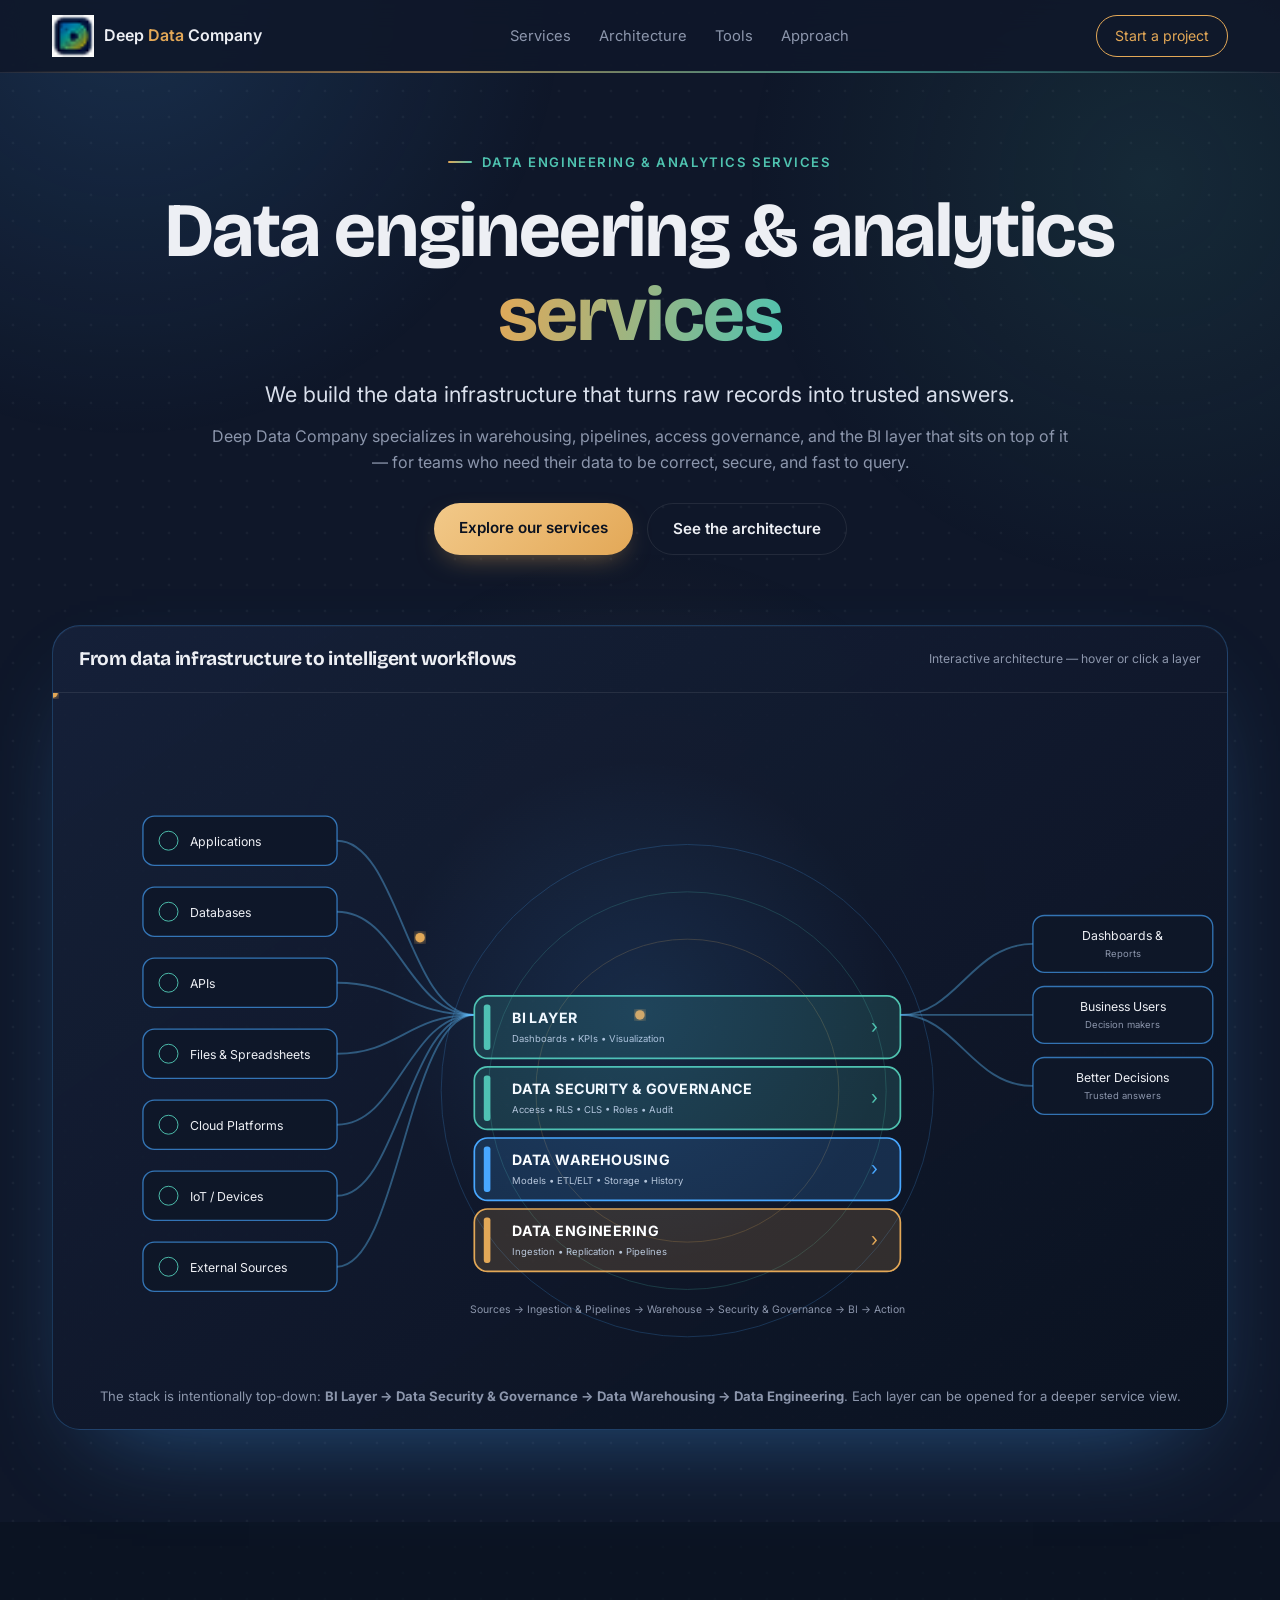
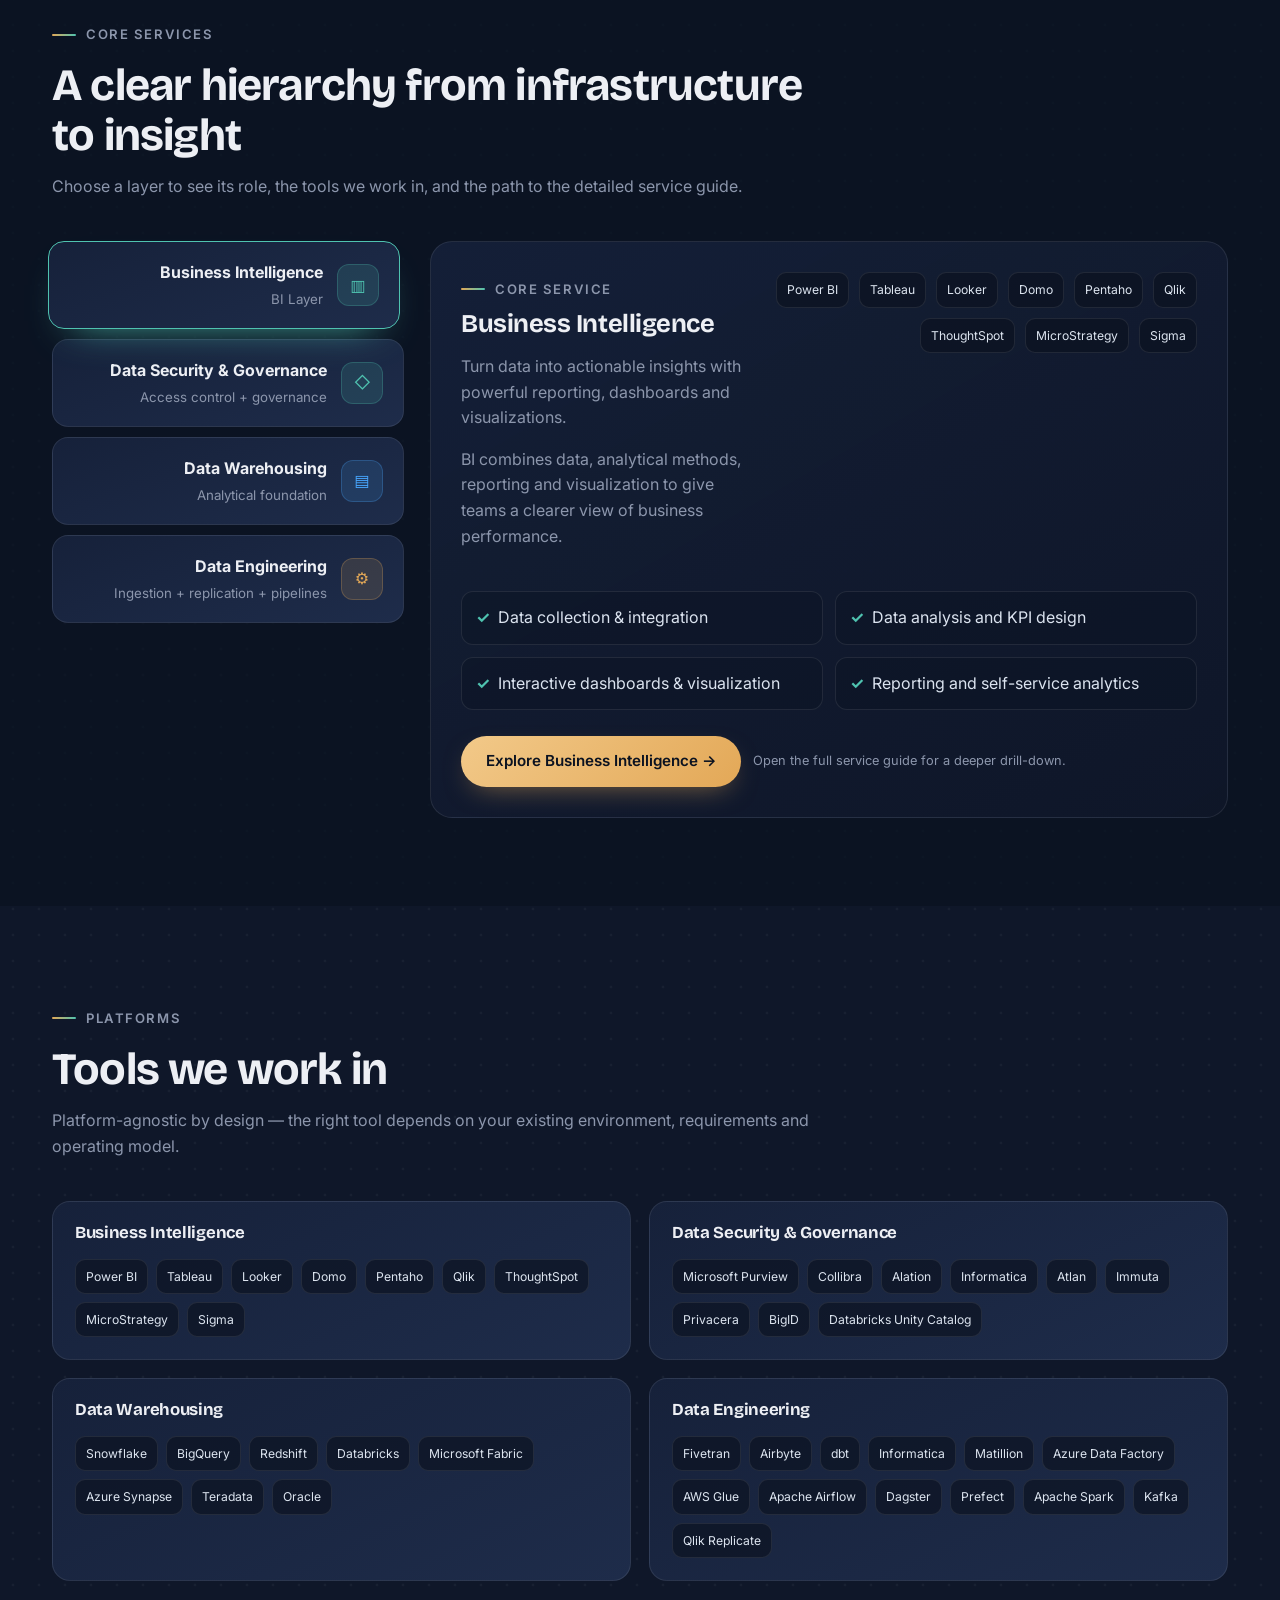
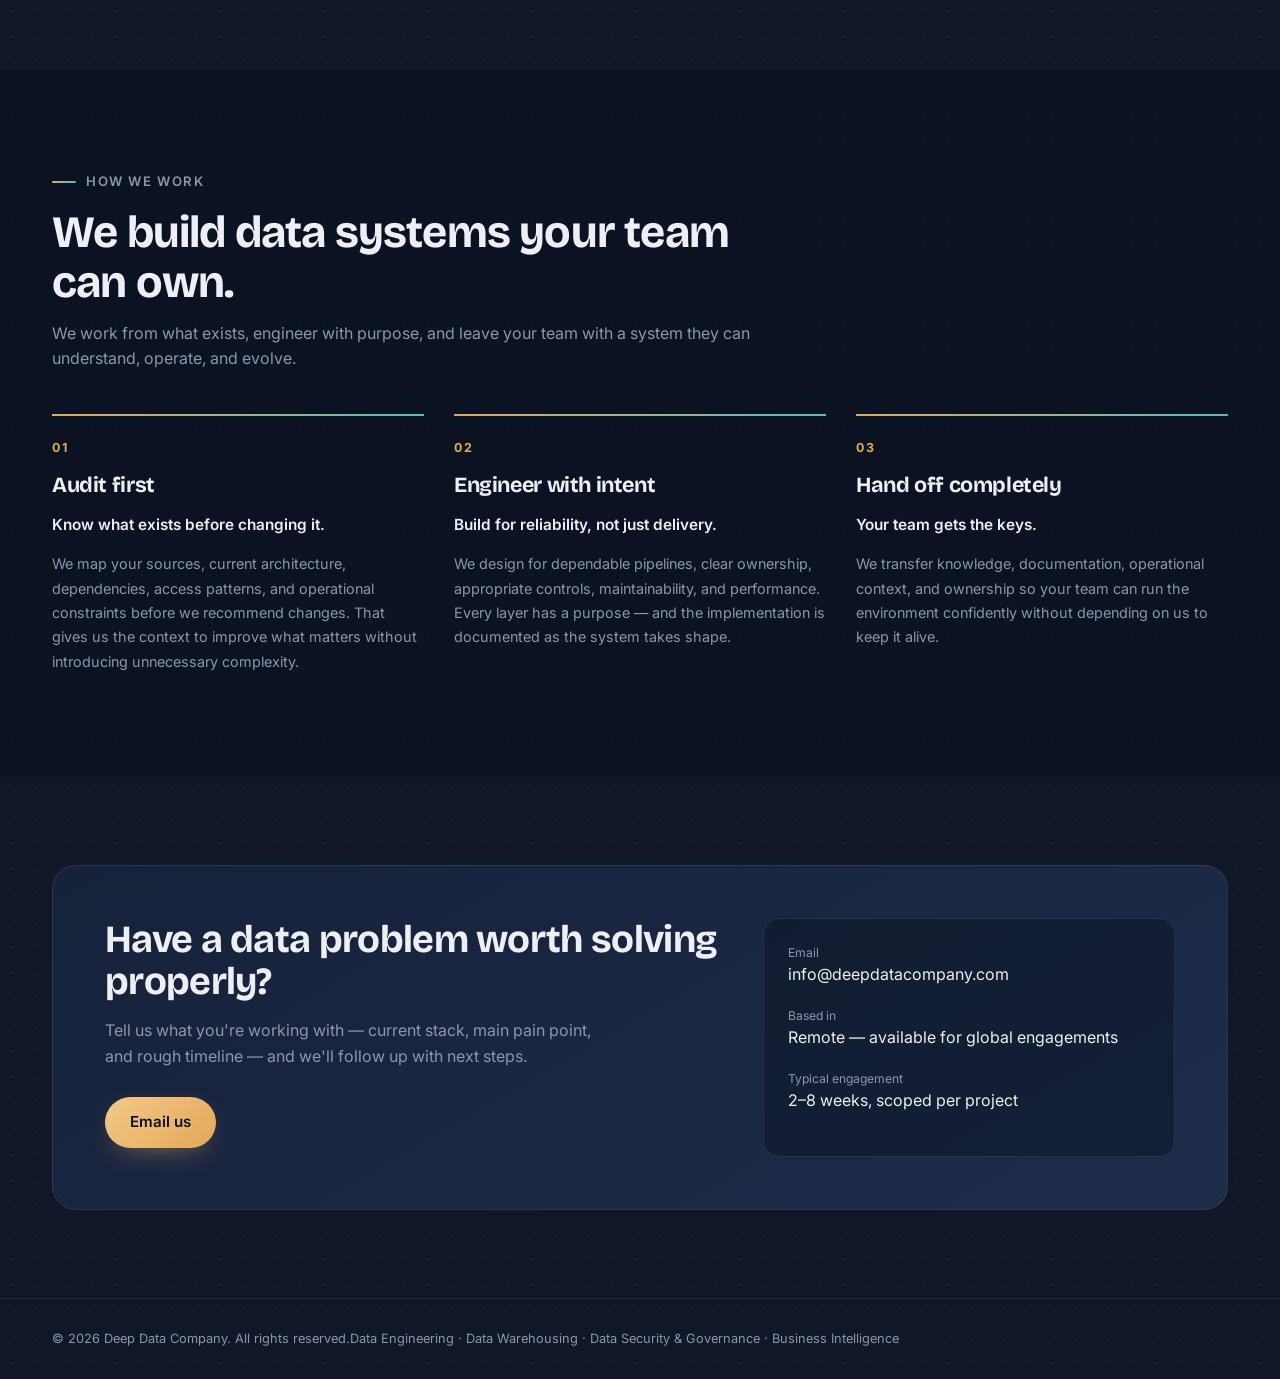
==== commit 541f7a4b: "Update index.html logo dimension." ====
--- a/index.html
+++ b/index.html
@@ -6,7 +6,7 @@
         <title>Deep Data Company — Data Engineering &amp; Analytics Services</title>
         <meta name="description" content="Deep Data Company provides data engineering, data warehousing, security &amp; governance, and business intelligence services.">
         <meta name="theme-color" content="#0F1729">
-        <link rel="icon" type="image/png" sizes="48x48" href="/favicon.png">
+        <link rel="icon" type="image/png" sizes="16x16" href="/favicon.png">
         <link rel="icon" type="image/png" sizes="32x32" href="/favicon-32.png">
         <link rel="apple-touch-icon" sizes="180x180" href="/apple-touch-icon.png">
         <link rel="canonical" href="https://deepdatacompany.com/">
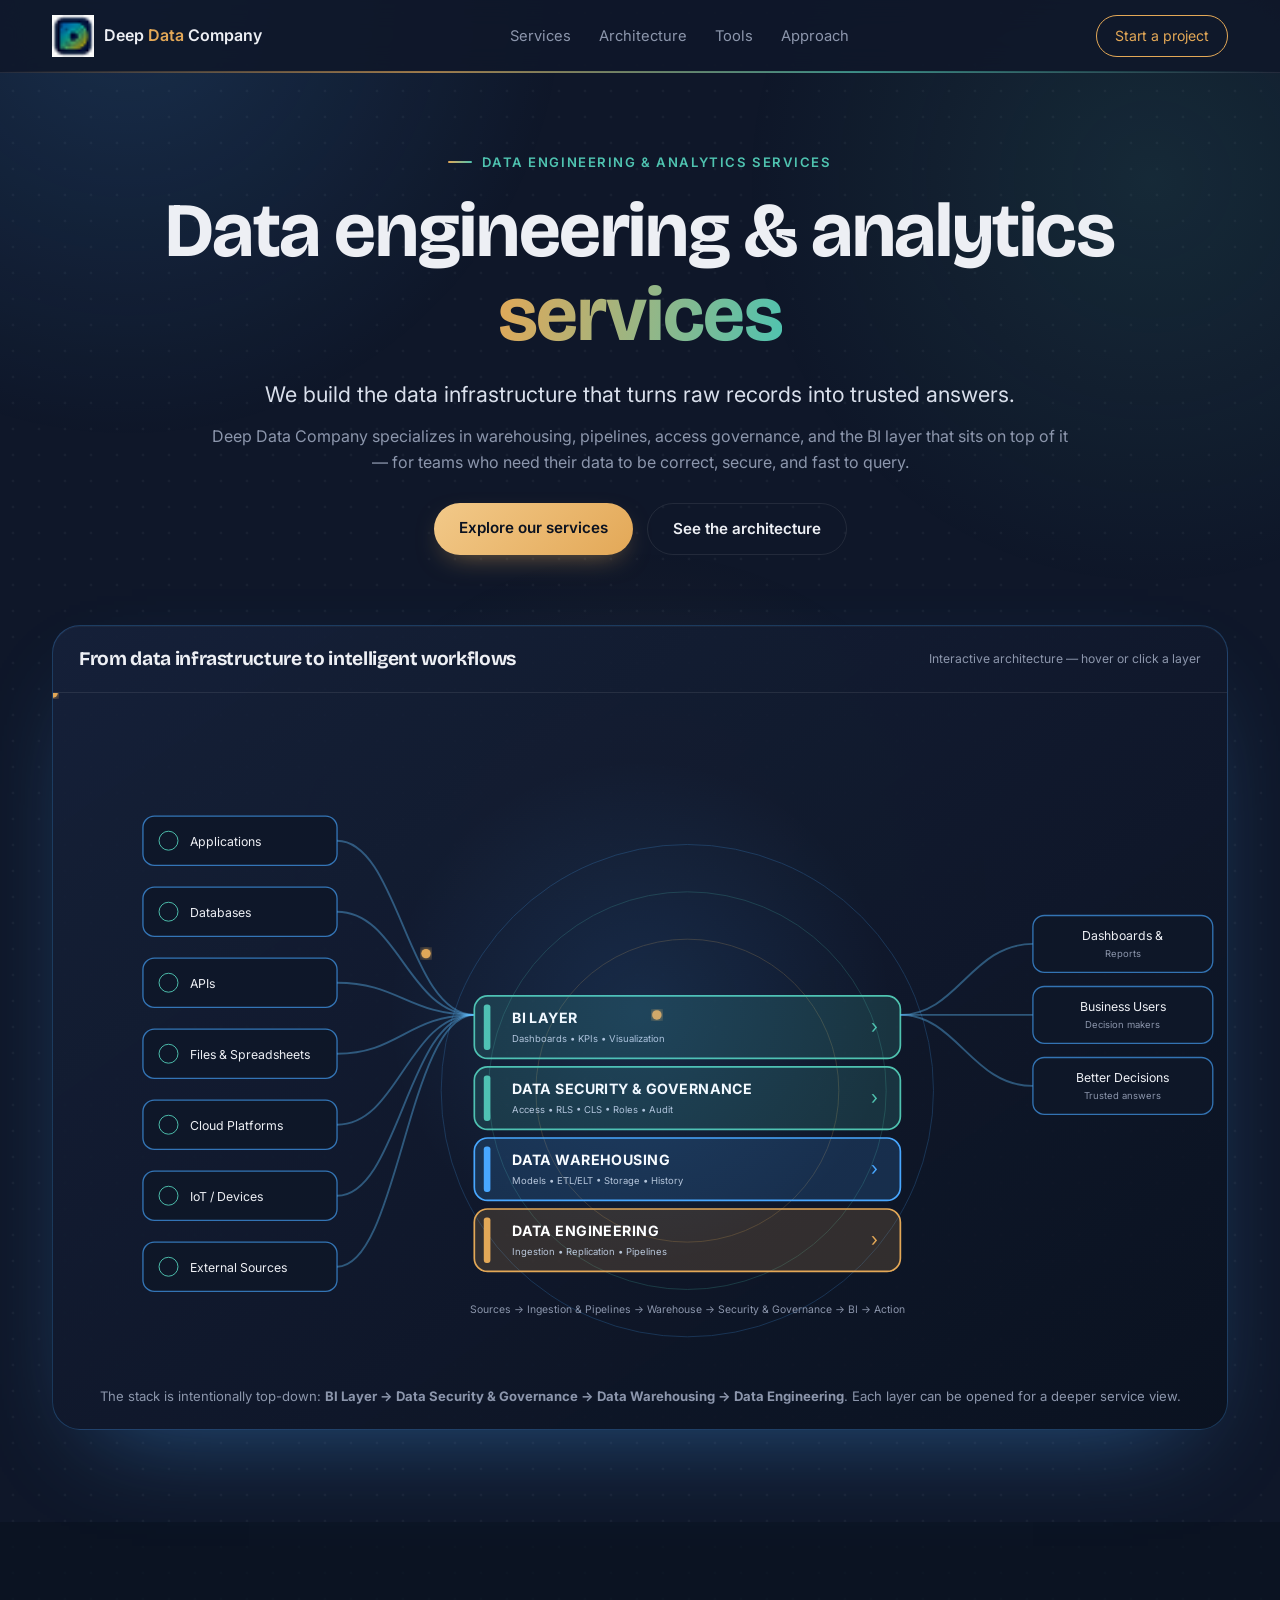
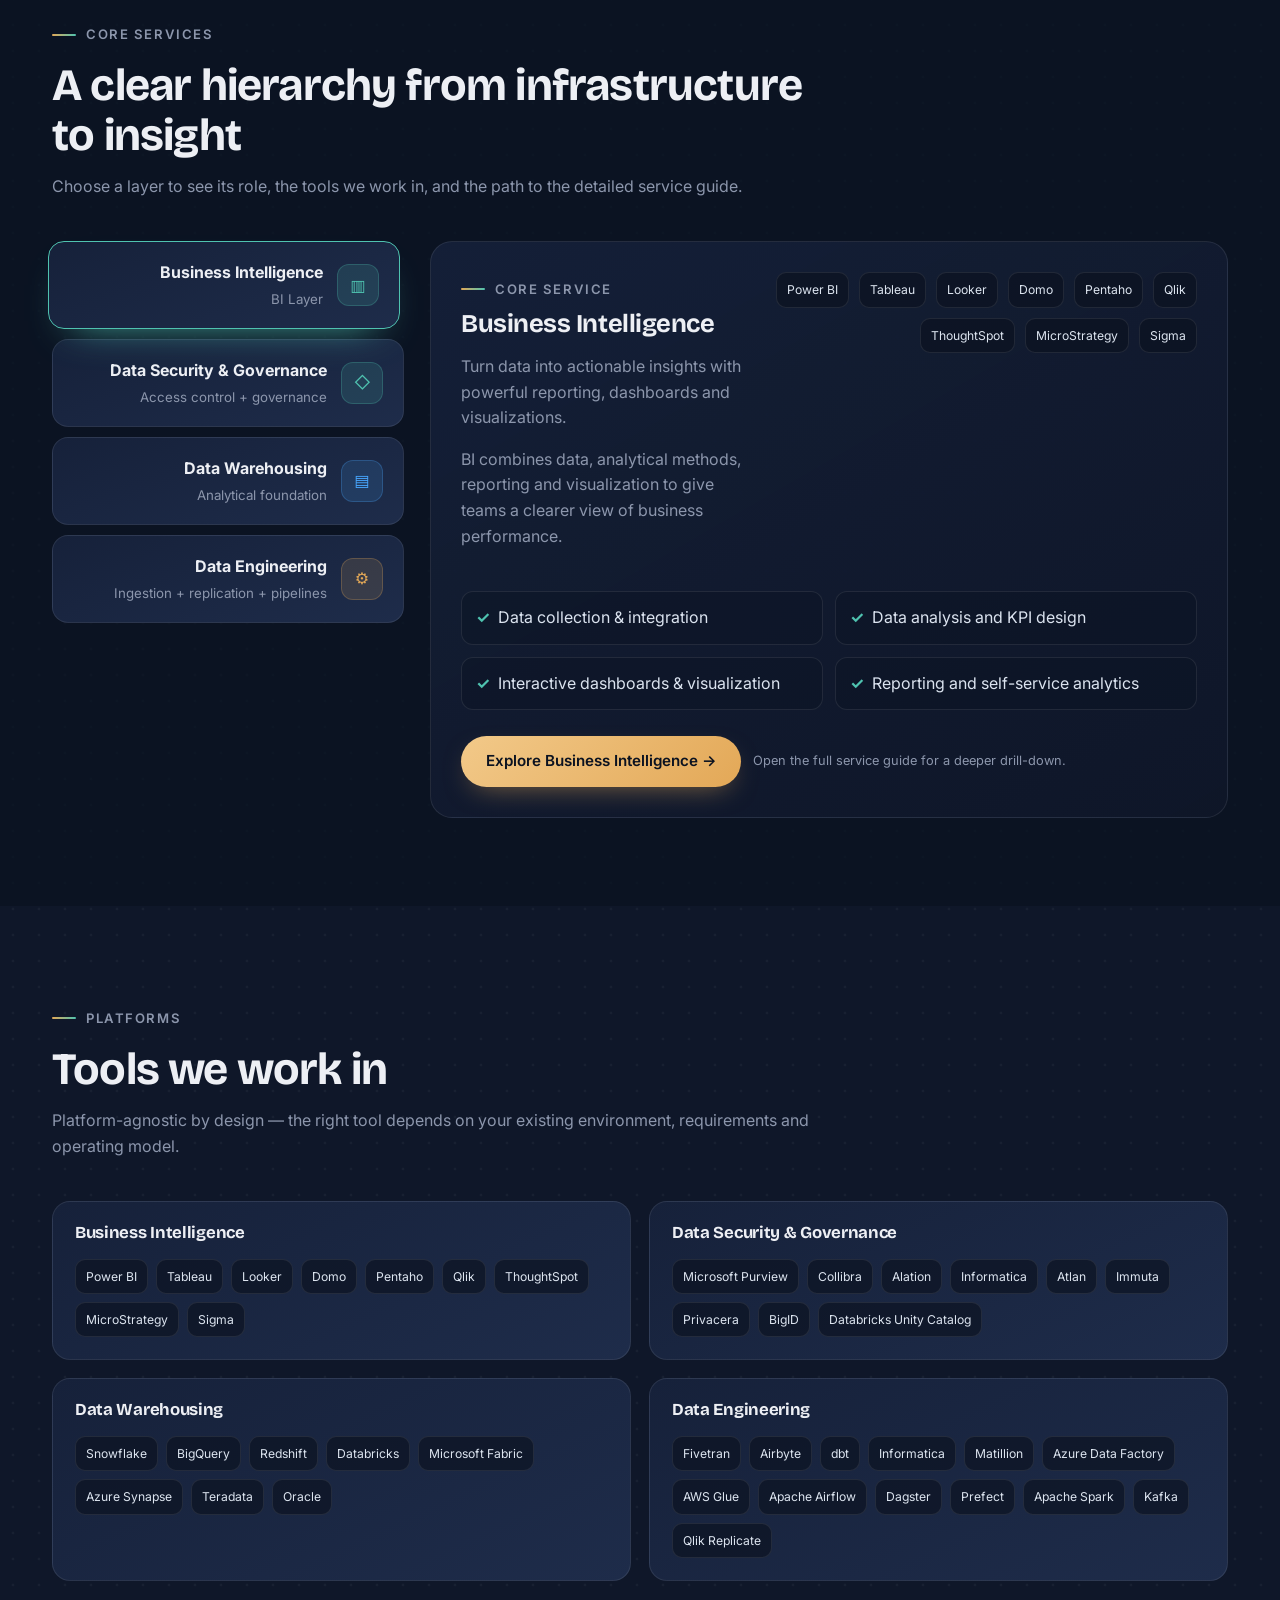
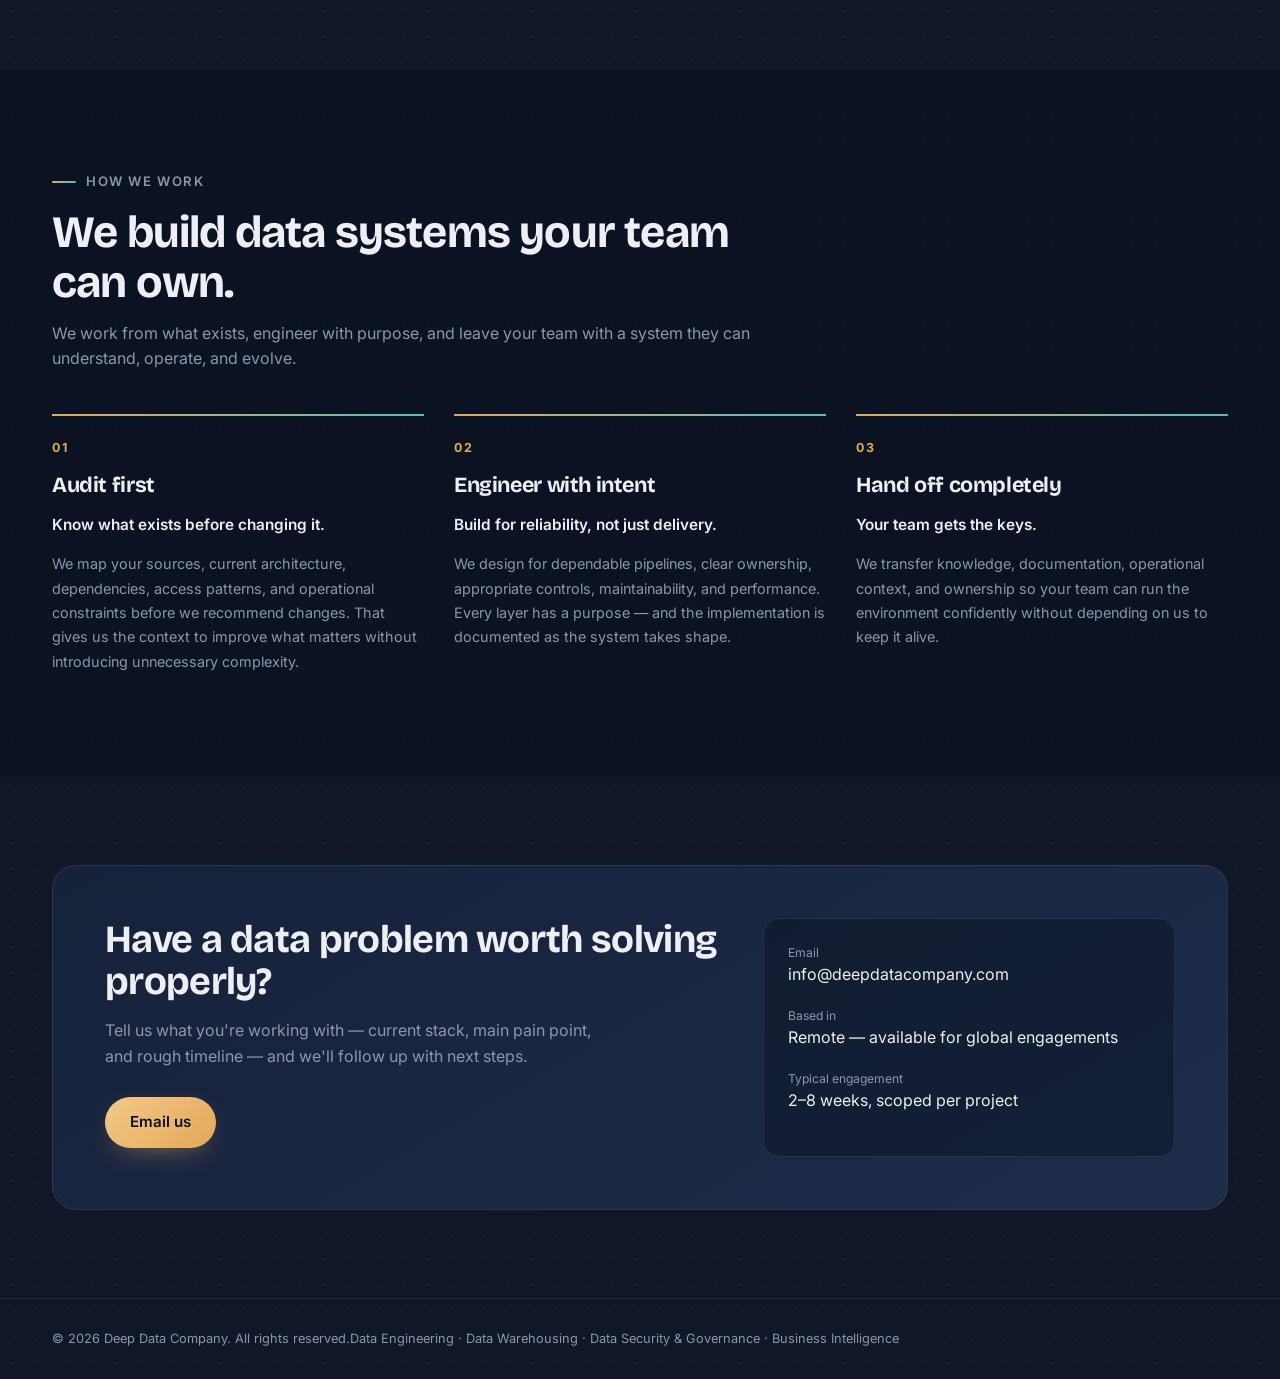
==== commit 68abfa48: "Update index.html" ====
--- a/index.html
+++ b/index.html
@@ -6,8 +6,8 @@
         <title>Deep Data Company — Data Engineering &amp; Analytics Services</title>
         <meta name="description" content="Deep Data Company provides data engineering, data warehousing, security &amp; governance, and business intelligence services.">
         <meta name="theme-color" content="#0F1729">
-        <link rel="icon" type="image/png" sizes="16x16" href="/favicon.png">
-        <link rel="icon" type="image/png" sizes="32x32" href="/favicon-32.png">
+        <link rel="icon" type="image/png" sizes="16x16" href="/logo.png">
+        <link rel="icon" type="image/png" sizes="32x32" href="/logo.png">
         <link rel="apple-touch-icon" sizes="180x180" href="/apple-touch-icon.png">
         <link rel="canonical" href="https://deepdatacompany.com/">
         <link rel="preconnect" href="https://fonts.googleapis.com">
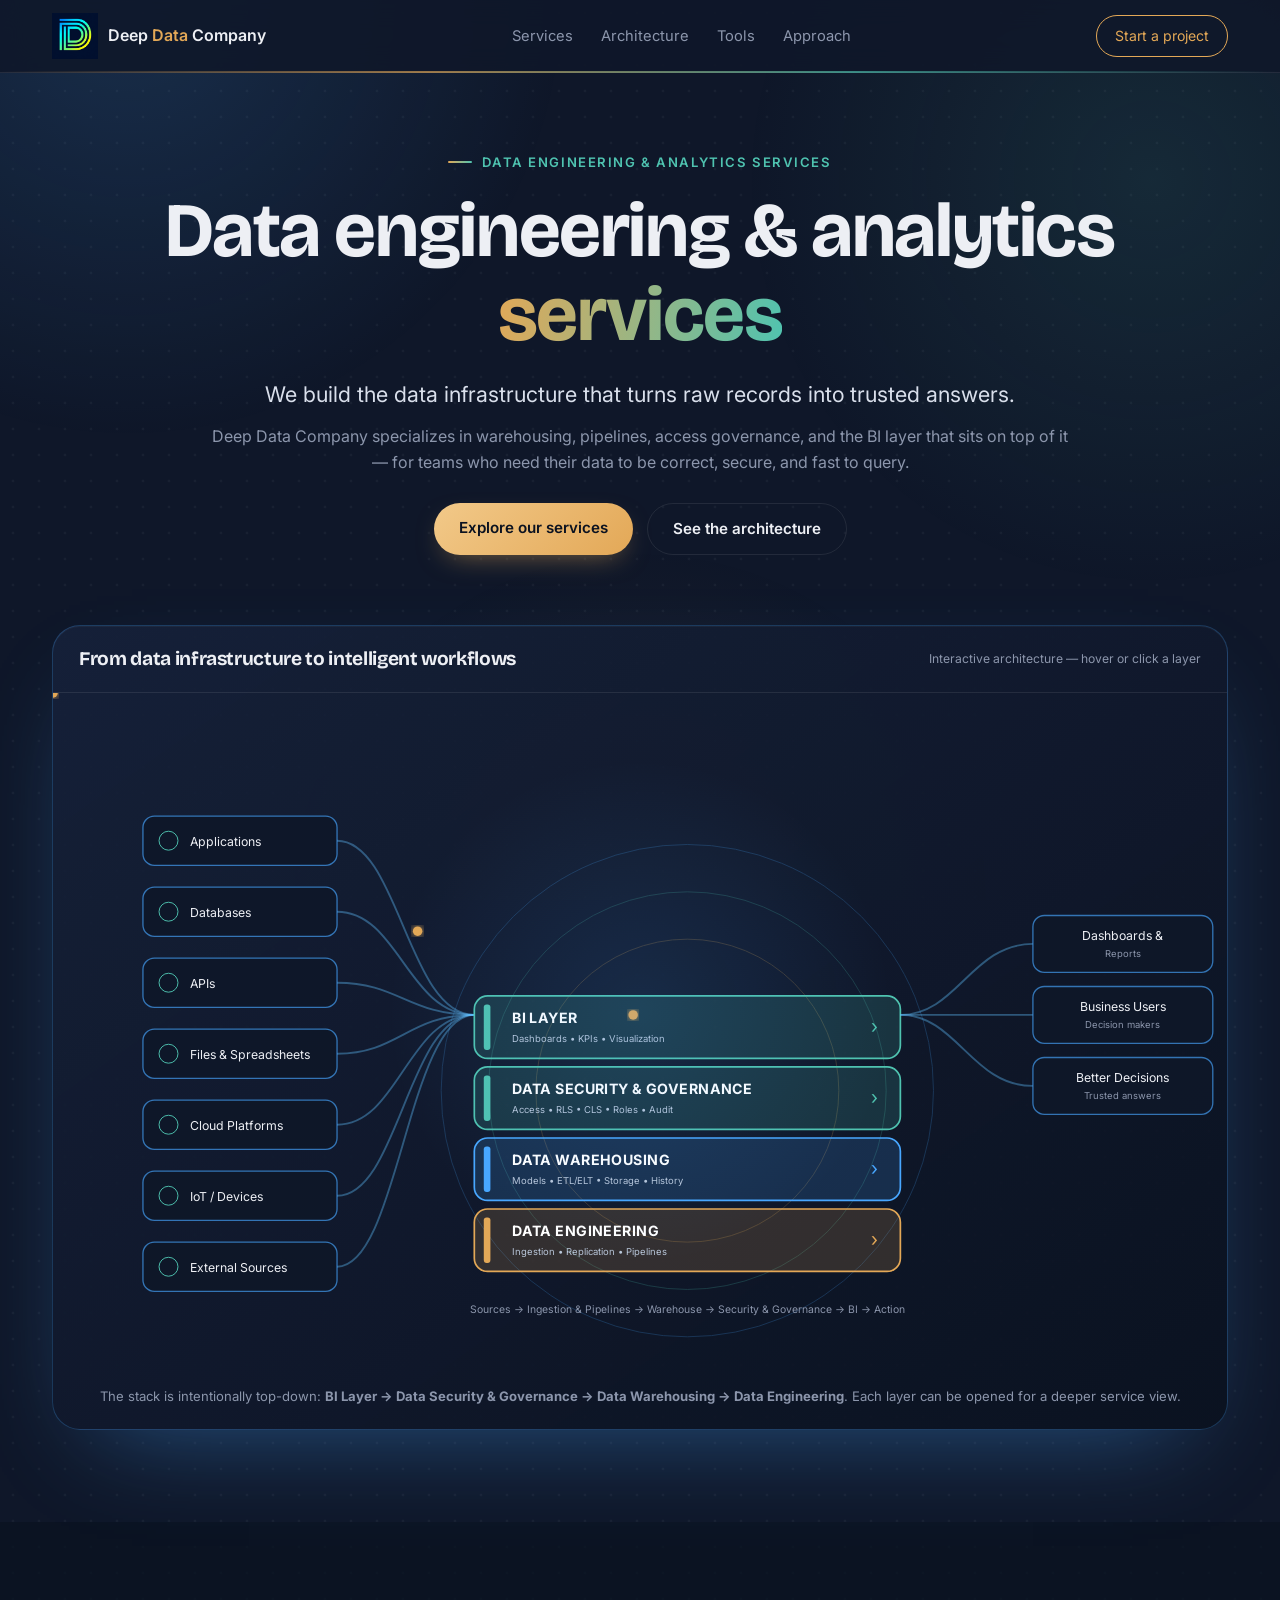
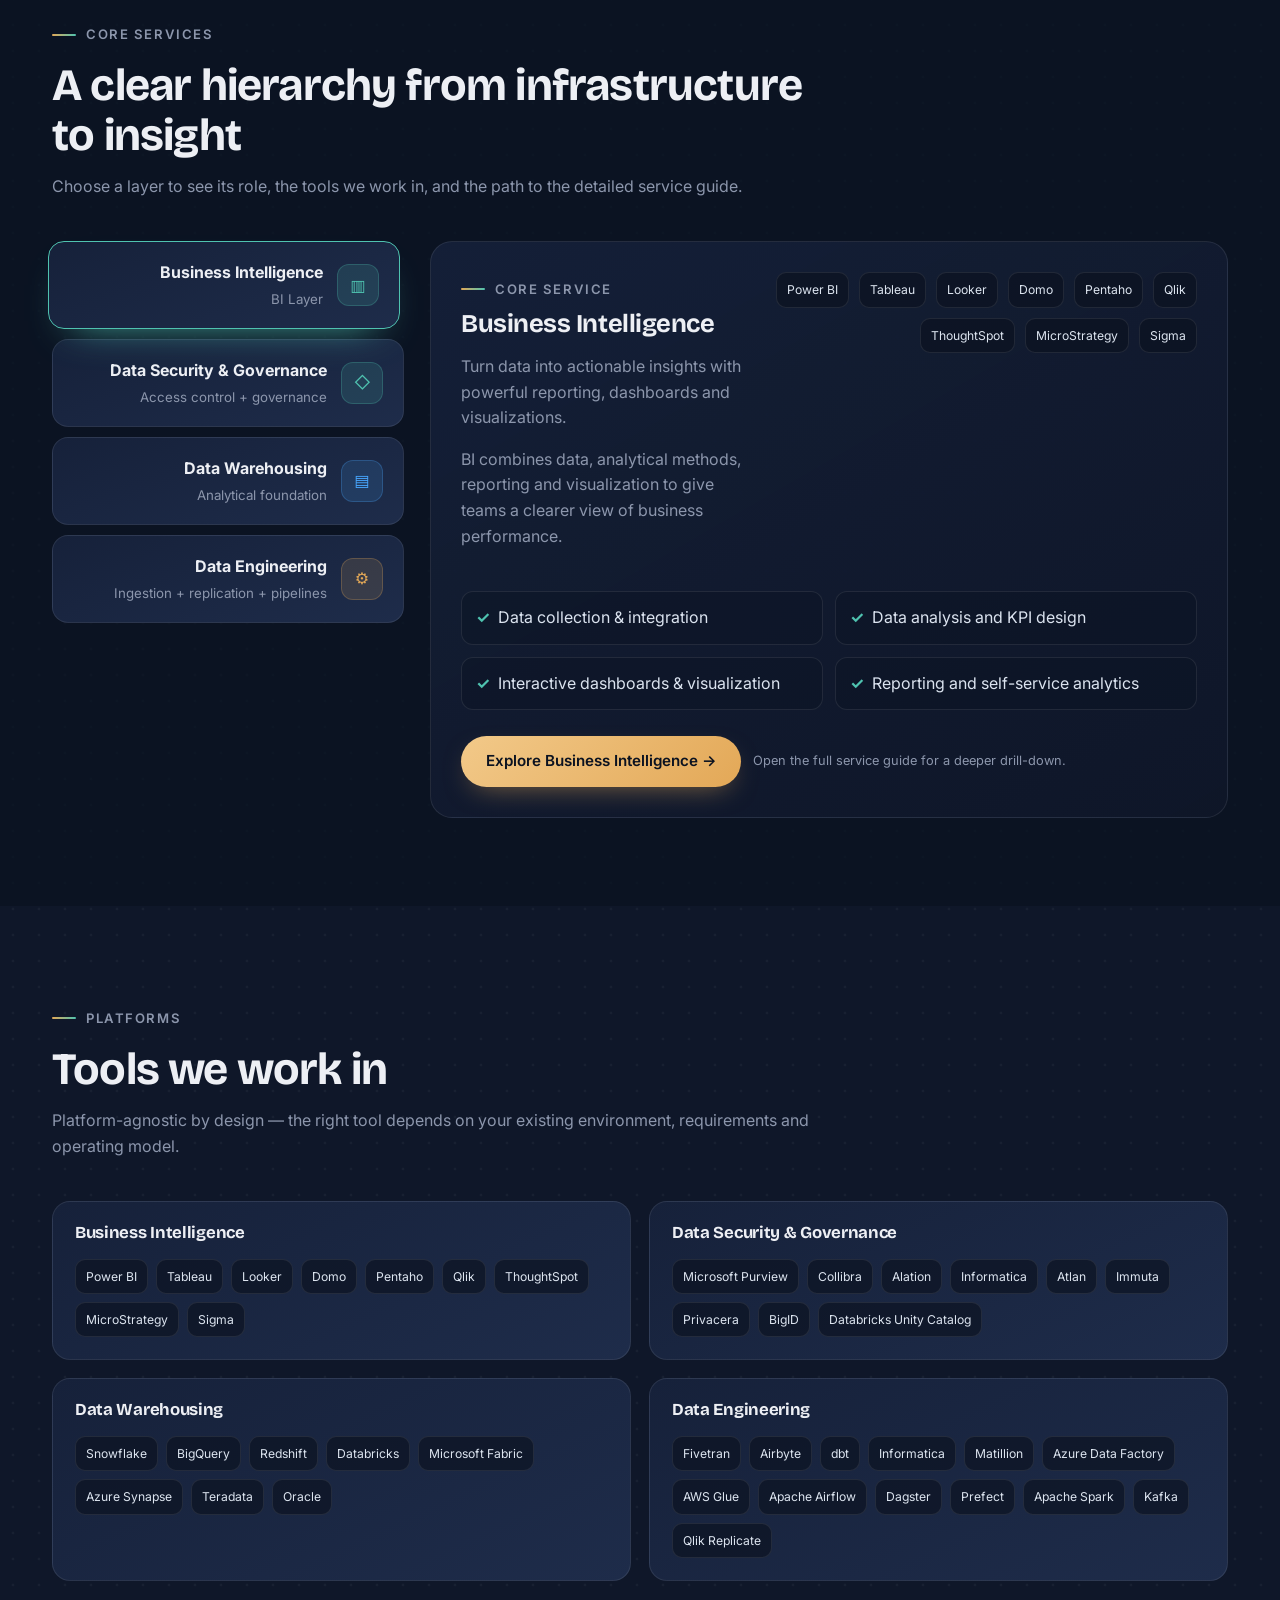
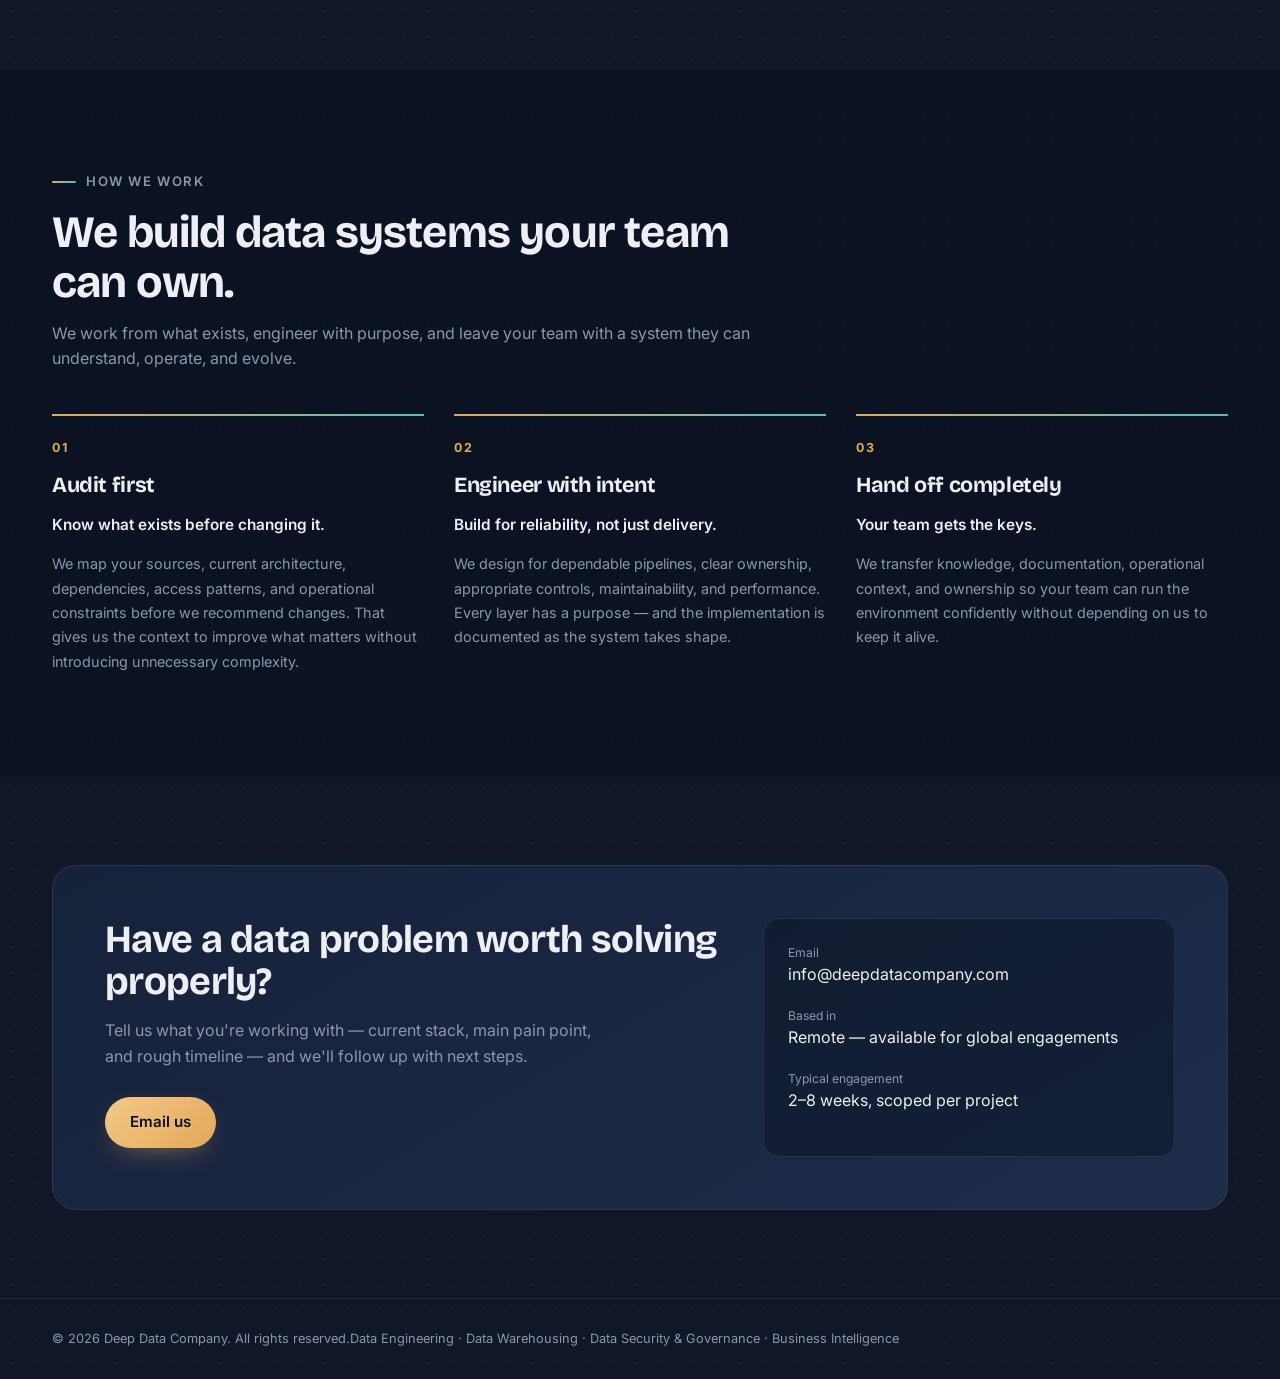
==== commit 9e2e4a52: "Update index.html for logo" ====
--- a/index.html
+++ b/index.html
@@ -6,8 +6,8 @@
         <title>Deep Data Company — Data Engineering &amp; Analytics Services</title>
         <meta name="description" content="Deep Data Company provides data engineering, data warehousing, security &amp; governance, and business intelligence services.">
         <meta name="theme-color" content="#0F1729">
-        <link rel="icon" type="image/png" sizes="16x16" href="/logo.png">
-        <link rel="icon" type="image/png" sizes="32x32" href="/logo.png">
+        <link rel="icon" type="image/png" sizes="16x16" href="/favicon.png">
+        <link rel="icon" type="image/png" sizes="32x32" href="/favicon-32.png">
         <link rel="apple-touch-icon" sizes="180x180" href="/apple-touch-icon.png">
         <link rel="canonical" href="https://deepdatacompany.com/">
         <link rel="preconnect" href="https://fonts.googleapis.com">
@@ -107,9 +107,10 @@
     font-weight:600;
 }
 .brand-logo {
-    width:42px;
-    height:42px;
+    width:46px;
+    height:46px;
     object-fit:contain;
+    image-rendering:auto;
 }
 .brand-accent {
     color:var(--gold);
@@ -705,7 +706,7 @@
     <body>
         <header class="nav">
             <div class="wrap"><a class="brand" href="/">
-                <img class="brand-logo" src="/favicon.png" alt="">
+                <img class="brand-logo" src="/logo.png" alt="Deep Data Company logo" width="46" height="46">
                 <span>Deep <span class="brand-accent">Data</span> Company</span></a>
                 <ul class="nav-links">
                     <li><a href="#services">Services</a></li>
